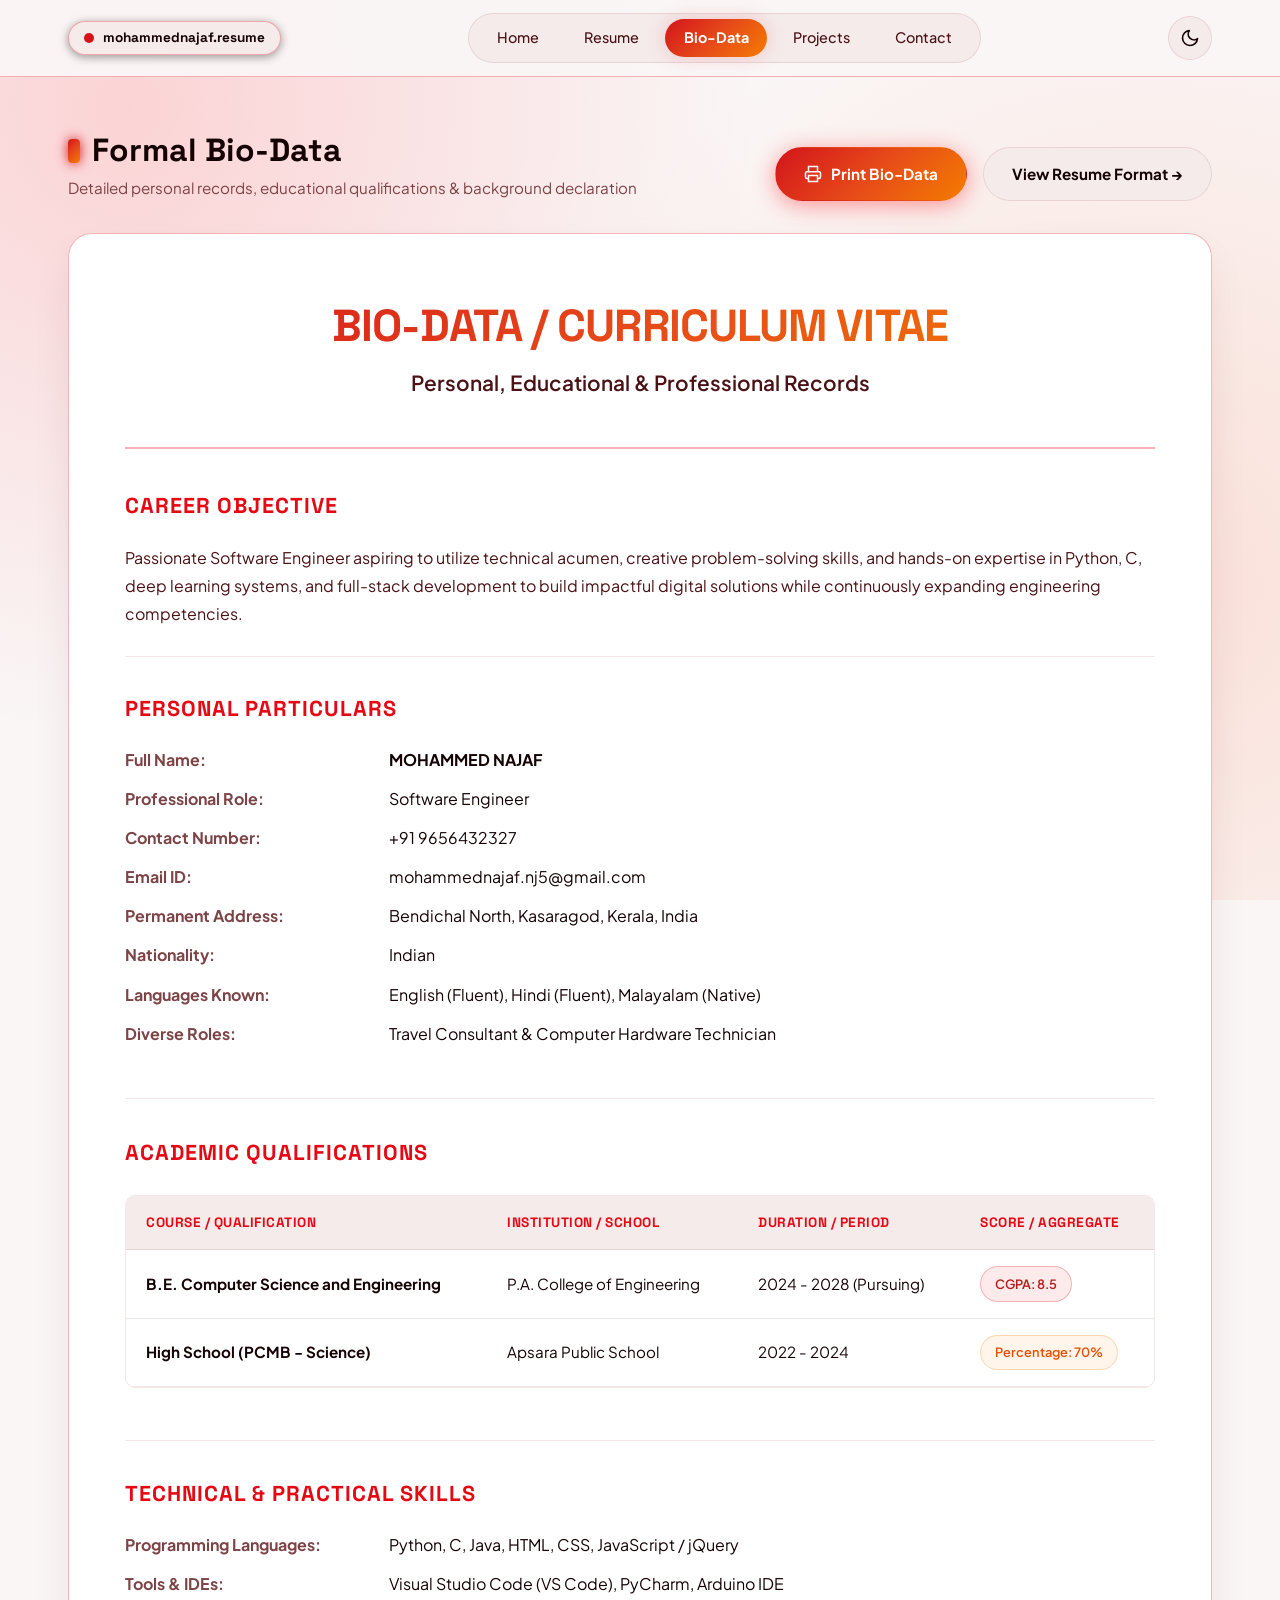
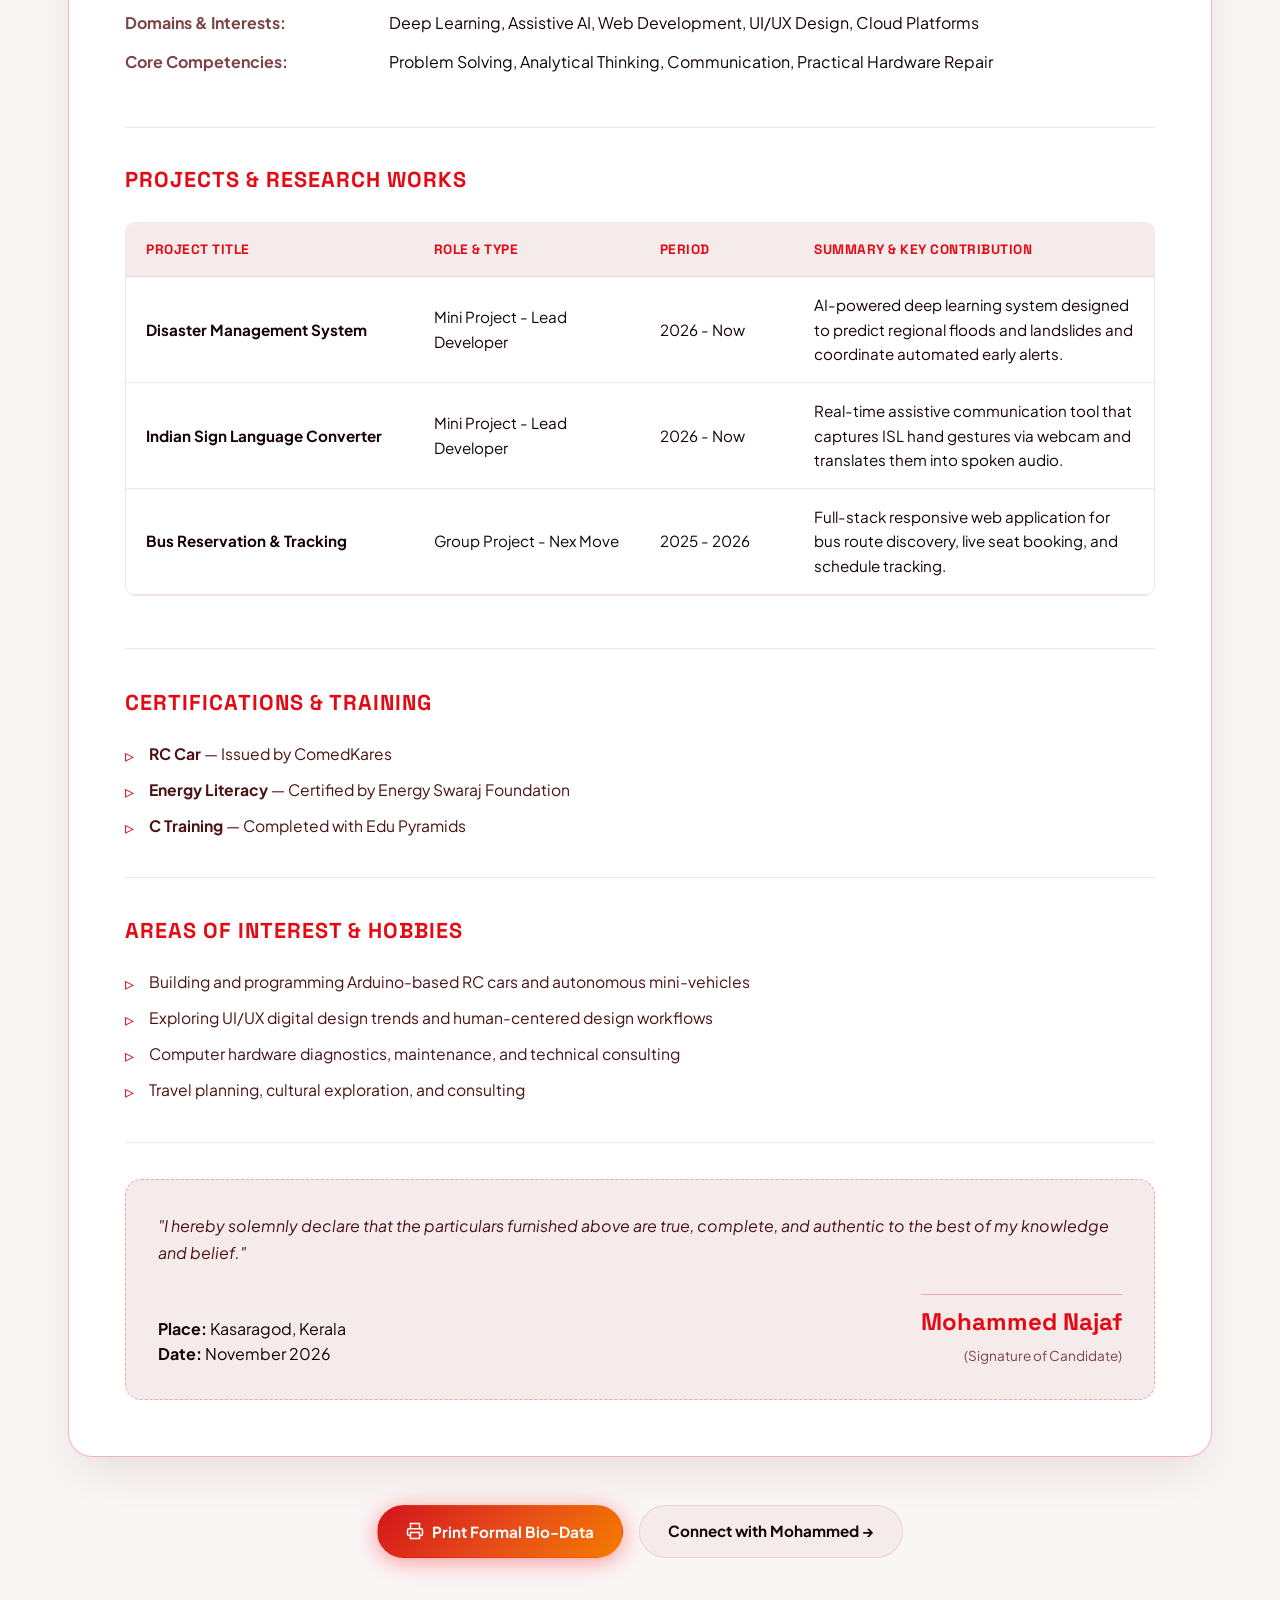
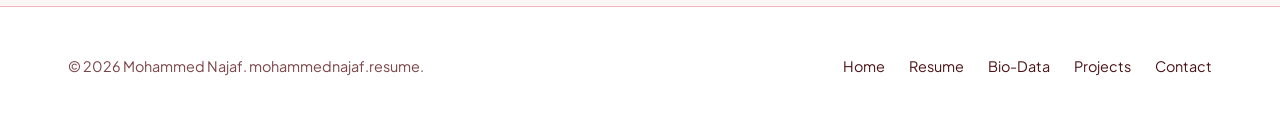
==== biodata.html @ e370470a "Initial commit: portfolio website" ====
<!DOCTYPE html>
<html lang="en">
<head>
  <meta charset="UTF-8">
  <meta name="viewport" content="width=device-width, initial-scale=1.0">
  <title>Bio-Data | Mohammed Najaf - mohammednajaf.resume</title>
  <meta name="description" content="Formal Bio-Data of Mohammed Najaf. Comprehensive personal particulars, academic qualifications, technical proficiencies, and declaration.">
  <link rel="stylesheet" href="css/style.css">
</head>
<body>

  <!-- Site Navigation Header -->
  <header class="header">
    <div class="container nav-container">
      <a href="index.html" class="logo-group">
        <span class="figma-brand-chip">
          <span class="figma-brand-dot"></span>
          <span>mohammednajaf.resume</span>
        </span>
      </a>

      <nav>
        <ul class="nav-menu" id="nav-menu">
          <li><a href="index.html" class="nav-link">Home</a></li>
          <li><a href="resume.html" class="nav-link">Resume</a></li>
          <li><a href="biodata.html" class="nav-link active">Bio-Data</a></li>
          <li><a href="projects.html" class="nav-link">Projects</a></li>
          <li><a href="contact.html" class="nav-link">Contact</a></li>
        </ul>
      </nav>

      <div class="nav-controls">
        <button id="theme-toggle" class="theme-btn" aria-label="Toggle theme">
          <svg width="20" height="20" viewBox="0 0 24 24" fill="none" stroke="currentColor" stroke-width="2">
            <path d="M21 12.79A9 9 0 1 1 11.21 3 7 7 0 0 0 21 12.79z"></path>
          </svg>
        </button>
        <button id="mobile-toggle" class="mobile-toggle" aria-label="Open menu" aria-expanded="false">
          <svg width="22" height="22" viewBox="0 0 24 24" fill="none" stroke="currentColor" stroke-width="2">
            <line x1="3" y1="12" x2="21" y2="12"></line>
            <line x1="3" y1="6" x2="21" y2="6"></line>
            <line x1="3" y1="18" x2="21" y2="18"></line>
          </svg>
        </button>
      </div>
    </div>
  </header>

  <!-- Main Content -->
  <main class="main-content">
    <div class="container">
      
      <!-- Bio-Data Action Toolbar (Hidden during print) -->
      <div class="section-header no-print">
        <div>
          <h1 class="section-title">Formal Bio-Data</h1>
          <p style="color: var(--text-muted); font-size: 0.95rem;">Detailed personal records, educational qualifications & background declaration</p>
        </div>
        <div class="hero-cta-group">
          <button class="btn btn-lava btn-print" title="Print or Save Bio-Data as PDF">
            <svg width="18" height="18" viewBox="0 0 24 24" fill="none" stroke="currentColor" stroke-width="2">
              <polyline points="6 9 6 2 18 2 18 9"></polyline>
              <path d="M6 18H4a2 2 0 0 1-2-2v-5a2 2 0 0 1 2-2h16a2 2 0 0 1 2 2v5a2 2 0 0 1-2 2h-2"></path>
              <rect x="6" y="14" width="12" height="8"></rect>
            </svg>
            Print Bio-Data
          </button>
          <a href="resume.html" class="btn btn-glass">
            View Resume Format &rarr;
          </a>
        </div>
      </div>

      <!-- Printable Bio-Data Paper Document -->
      <article class="biodata-paper" id="biodata-document">
        
        <!-- Header -->
        <header class="biodata-header">
          <h1 class="biodata-title">BIO-DATA / CURRICULUM VITAE</h1>
          <p class="biodata-subtitle">Personal, Educational & Professional Records</p>
        </header>

        <!-- Section 1: Career Objective -->
        <section class="resume-section">
          <h2 class="resume-section-heading">CAREER OBJECTIVE</h2>
          <p class="resume-item-detail">
            Passionate Software Engineer aspiring to utilize technical acumen, creative problem-solving skills, and hands-on expertise in Python, C, deep learning systems, and full-stack development to build impactful digital solutions while continuously expanding engineering competencies.
          </p>
        </section>

        <!-- Section 2: Personal Particulars -->
        <section class="resume-section">
          <h2 class="resume-section-heading">PERSONAL PARTICULARS</h2>
          <div class="biodata-grid">
            <div class="biodata-label">Full Name:</div>
            <div class="biodata-val"><strong>MOHAMMED NAJAF</strong></div>

            <div class="biodata-label">Professional Role:</div>
            <div class="biodata-val">Software Engineer</div>

            <div class="biodata-label">Contact Number:</div>
            <div class="biodata-val">+91 9656432327</div>

            <div class="biodata-label">Email ID:</div>
            <div class="biodata-val">mohammednajaf.nj5@gmail.com</div>

            <div class="biodata-label">Permanent Address:</div>
            <div class="biodata-val">Bendichal North, Kasaragod, Kerala, India</div>

            <div class="biodata-label">Nationality:</div>
            <div class="biodata-val">Indian</div>

            <div class="biodata-label">Languages Known:</div>
            <div class="biodata-val">English (Fluent), Hindi (Fluent), Malayalam (Native)</div>

            <div class="biodata-label">Diverse Roles:</div>
            <div class="biodata-val">Travel Consultant & Computer Hardware Technician</div>
          </div>
        </section>

        <!-- Section 3: Educational Qualifications (HTML Table) -->
        <section class="resume-section">
          <h2 class="resume-section-heading">ACADEMIC QUALIFICATIONS</h2>
          <div class="data-table-wrapper">
            <table class="data-table" summary="Educational qualifications of Mohammed Najaf">
              <thead>
                <tr>
                  <th scope="col">Course / Qualification</th>
                  <th scope="col">Institution / School</th>
                  <th scope="col">Duration / Period</th>
                  <th scope="col">Score / Aggregate</th>
                </tr>
              </thead>
              <tbody>
                <tr>
                  <td><strong>B.E. Computer Science and Engineering</strong></td>
                  <td>P.A. College of Engineering</td>
                  <td>2024 - 2028 (Pursuing)</td>
                  <td><span class="pill-tag pill-tag-lava">CGPA: 8.5</span></td>
                </tr>
                <tr>
                  <td><strong>High School (PCMB - Science)</strong></td>
                  <td>Apsara Public School</td>
                  <td>2022 - 2024</td>
                  <td><span class="pill-tag pill-tag-orange">Percentage: 70%</span></td>
                </tr>
              </tbody>
            </table>
          </div>
        </section>

        <!-- Section 4: Technical & Professional Capabilities -->
        <section class="resume-section">
          <h2 class="resume-section-heading">TECHNICAL & PRACTICAL SKILLS</h2>
          <div class="biodata-grid">
            <div class="biodata-label">Programming Languages:</div>
            <div class="biodata-val">Python, C, Java, HTML, CSS, JavaScript / jQuery</div>

            <div class="biodata-label">Tools & IDEs:</div>
            <div class="biodata-val">Visual Studio Code (VS Code), PyCharm, Arduino IDE</div>

            <div class="biodata-label">Domains & Interests:</div>
            <div class="biodata-val">Deep Learning, Assistive AI, Web Development, UI/UX Design, Cloud Platforms</div>

            <div class="biodata-label">Core Competencies:</div>
            <div class="biodata-val">Problem Solving, Analytical Thinking, Communication, Practical Hardware Repair</div>
          </div>
        </section>

        <!-- Section 5: Key Projects Accomplished -->
        <section class="resume-section">
          <h2 class="resume-section-heading">PROJECTS & RESEARCH WORKS</h2>
          <div class="data-table-wrapper">
            <table class="data-table">
              <thead>
                <tr>
                  <th scope="col" style="width: 28%;">Project Title</th>
                  <th scope="col" style="width: 22%;">Role & Type</th>
                  <th scope="col" style="width: 15%;">Period</th>
                  <th scope="col">Summary & Key Contribution</th>
                </tr>
              </thead>
              <tbody>
                <tr>
                  <td><strong>Disaster Management System</strong></td>
                  <td>Mini Project - Lead Developer</td>
                  <td>2026 - Now</td>
                  <td>AI-powered deep learning system designed to predict regional floods and landslides and coordinate automated early alerts.</td>
                </tr>
                <tr>
                  <td><strong>Indian Sign Language Converter</strong></td>
                  <td>Mini Project - Lead Developer</td>
                  <td>2026 - Now</td>
                  <td>Real-time assistive communication tool that captures ISL hand gestures via webcam and translates them into spoken audio.</td>
                </tr>
                <tr>
                  <td><strong>Bus Reservation & Tracking</strong></td>
                  <td>Group Project - Nex Move</td>
                  <td>2025 - 2026</td>
                  <td>Full-stack responsive web application for bus route discovery, live seat booking, and schedule tracking.</td>
                </tr>
              </tbody>
            </table>
          </div>
        </section>

        <!-- Section 6: Certifications & Accreditations -->
        <section class="resume-section">
          <h2 class="resume-section-heading">CERTIFICATIONS & TRAINING</h2>
          <ul class="resume-list">
            <li class="resume-list-item"><strong>RC Car</strong> — Issued by ComedKares</li>
            <li class="resume-list-item"><strong>Energy Literacy</strong> — Certified by Energy Swaraj Foundation</li>
            <li class="resume-list-item"><strong>C Training</strong> — Completed with Edu Pyramids</li>
          </ul>
        </section>

        <!-- Section 7: Hobbies & Personal Interests -->
        <section class="resume-section">
          <h2 class="resume-section-heading">AREAS OF INTEREST & HOBBIES</h2>
          <ul class="resume-list">
            <li class="resume-list-item">Building and programming Arduino-based RC cars and autonomous mini-vehicles</li>
            <li class="resume-list-item">Exploring UI/UX digital design trends and human-centered design workflows</li>
            <li class="resume-list-item">Computer hardware diagnostics, maintenance, and technical consulting</li>
            <li class="resume-list-item">Travel planning, cultural exploration, and consulting</li>
          </ul>
        </section>

        <!-- Section 8: Formal Declaration -->
        <section class="declaration-card">
          <p class="declaration-text">
            "I hereby solemnly declare that the particulars furnished above are true, complete, and authentic to the best of my knowledge and belief."
          </p>
          <div class="signature-row">
            <div>
              <p><strong>Place:</strong> Kasaragod, Kerala</p>
              <p><strong>Date:</strong> November 2026</p>
            </div>
            <div style="text-align: right;">
              <div class="sig-name">Mohammed Najaf</div>
              <p style="font-size: 0.85rem; color: var(--text-muted); margin-top: 0.25rem;">(Signature of Candidate)</p>
            </div>
          </div>
        </section>

      </article>

      <!-- Bottom Quick Navigation -->
      <div style="margin-top: 2rem; display: flex; justify-content: center; gap: 1rem;" class="no-print">
        <button class="btn btn-lava btn-print">
          <svg width="18" height="18" viewBox="0 0 24 24" fill="none" stroke="currentColor" stroke-width="2">
            <polyline points="6 9 6 2 18 2 18 9"></polyline>
            <path d="M6 18H4a2 2 0 0 1-2-2v-5a2 2 0 0 1 2-2h16a2 2 0 0 1 2 2v5a2 2 0 0 1-2 2h-2"></path>
            <rect x="6" y="14" width="12" height="8"></rect>
          </svg>
          Print Formal Bio-Data
        </button>
        <a href="contact.html" class="btn btn-glass">
          Connect with Mohammed &rarr;
        </a>
      </div>

    </div>
  </main>

  <!-- Site Footer -->
  <footer class="footer">
    <div class="container footer-content">
      <p>&copy; 2026 Mohammed Najaf. mohammednajaf.resume.</p>
      <ul class="footer-links">
        <li><a href="index.html">Home</a></li>
        <li><a href="resume.html">Resume</a></li>
        <li><a href="biodata.html">Bio-Data</a></li>
        <li><a href="projects.html">Projects</a></li>
        <li><a href="contact.html">Contact</a></li>
      </ul>
    </div>
  </footer>

  <!-- Scripts -->
  <script src="https://code.jquery.com/jquery-3.7.1.min.js"></script>
  <script>window.jQuery || document.write('<script src="js/jquery-3.7.1.min.js"><\/script>')</script>
  <script src="js/main.js"></script>
</body>
</html>
---- css/style.css ----
/* ==========================================================================
   Figma UI Designer Resume - Mohammed Najaf
   Color Scheme: Lava Red (#ff1e27, #ff4500) & Deep Volcanic Black (#000000, #0a0404)
   Aesthetic: Molten Magma Gradients, Sleek Obsidian Glassmorphism,
   Dynamic Lava Glows & Cinematic Keyframe Animations
   ========================================================================== */

@import url('https://fonts.googleapis.com/css2?family=Plus+Jakarta+Sans:ital,wght@0,300;0,400;0,500;0,600;0,700;0,800;1,400&family=Space+Grotesk:wght@500;700;800&display=swap');

:root,
[data-theme="dark"] {
  /* Deep Volcanic Black Canvas & Lava Red Palette */
  --bg-deep: #000000;
  --bg-surface: #0a0304;
  --bg-surface-elevated: #140506;
  --bg-card: rgba(18, 4, 6, 0.82);
  --bg-card-hover: rgba(28, 7, 10, 0.94);
  --bg-card-alt: #0d0304;
  --border-subtle: rgba(255, 255, 255, 0.08);

  /* Lava Red & Molten Flame Accents */
  --lava-deep: #7f0d0d;
  --lava-primary: #ff1e27;
  --lava-bright: #ff3838;
  --lava-orange: #ff5722;
  --lava-flame: #ff7a00;
  --lava-yellow: #ffb703;
  --lava-glow: rgba(255, 30, 39, 0.45);
  --lava-glow-lg: 0 0 35px rgba(255, 45, 0, 0.35);

  /* Active Accent Borders */
  --border-accent: rgba(255, 45, 0, 0.32);
  --border-accent-hover: rgba(255, 87, 34, 0.75);

  /* Typography */
  --text-primary: #fff5f5;
  --text-secondary: #ffcccc;
  --text-muted: #b88a8d;
  --text-dim: #7a5053;

  /* Pill Tags */
  --pill-lava-bg: rgba(255, 30, 39, 0.16);
  --pill-lava-text: #ff8585;
  --pill-lava-border: rgba(255, 45, 0, 0.4);

  --pill-orange-bg: rgba(255, 122, 0, 0.14);
  --pill-orange-text: #ffb366;
  --pill-orange-border: rgba(255, 122, 0, 0.35);

  /* Gradients */
  --lava-gradient: linear-gradient(135deg, #ff1e27 0%, #ff5722 50%, #ff8c00 100%);
  --lava-mesh: linear-gradient(135deg, #450305 0%, #a70008 30%, #ff1e27 60%, #ff6b00 100%);
  --lava-text-flow: linear-gradient(90deg, #ff1e27 0%, #ff5722 25%, #ffb703 50%, #ff5722 75%, #ff1e27 100%);
  --card-gradient: linear-gradient(180deg, rgba(22, 5, 7, 0.9) 0%, rgba(10, 2, 3, 0.96) 100%);

  /* Navigation & Shadows */
  --navbar-bg: rgba(0, 0, 0, 0.88);
  --shadow-card: 0 20px 45px -15px rgba(0, 0, 0, 0.9), 0 0 1px 1px rgba(255, 30, 39, 0.15);
  --shadow-glow: 0 0 30px rgba(255, 30, 39, 0.35);
  --shadow-lg: 0 25px 60px -12px rgba(0, 0, 0, 0.95);

  /* Sizing */
  --radius-xs: 6px;
  --radius-sm: 10px;
  --radius-md: 16px;
  --radius-lg: 24px;
  --radius-pill: 9999px;

  --font-sans: 'Plus Jakarta Sans', -apple-system, BlinkMacSystemFont, "Segoe UI", Roboto, sans-serif;
  --font-display: 'Space Grotesk', 'Plus Jakarta Sans', sans-serif;
  --transition: all 0.3s cubic-bezier(0.16, 1, 0.3, 1);
}

/* ==========================================================================
   Light Mode Theme
   ========================================================================== */
[data-theme="light"] {
  --bg-deep: #faf6f6;
  --bg-surface: #ffffff;
  --bg-surface-elevated: #f5ebeb;
  --bg-card: rgba(255, 255, 255, 0.96);
  --bg-card-hover: #ffffff;
  --bg-card-alt: #fcf1f1;
  --border-subtle: rgba(127, 13, 13, 0.1);

  /* Lava Red Accents in Light Mode */
  --lava-deep: #7f0d0d;
  --lava-primary: #d3141b;
  --lava-bright: #e50914;
  --lava-orange: #e64a19;
  --lava-flame: #f57c00;
  --lava-yellow: #f59e0b;
  --lava-glow: rgba(211, 20, 27, 0.18);
  --lava-glow-lg: 0 0 25px rgba(211, 20, 27, 0.15);

  /* Active Accent Borders */
  --border-accent: rgba(229, 9, 20, 0.3);
  --border-accent-hover: rgba(245, 124, 0, 0.6);

  /* Typography */
  --text-primary: #150304;
  --text-secondary: #4a1215;
  --text-muted: #7d4447;
  --text-dim: #a67376;

  /* Pill Tags */
  --pill-lava-bg: rgba(229, 9, 20, 0.08);
  --pill-lava-text: #b71c1c;
  --pill-lava-border: rgba(229, 9, 20, 0.25);

  --pill-orange-bg: rgba(245, 124, 0, 0.08);
  --pill-orange-text: #e65100;
  --pill-orange-border: rgba(245, 124, 0, 0.25);

  /* Gradients */
  --lava-gradient: linear-gradient(135deg, #d3141b 0%, #e64a19 50%, #f57c00 100%);
  --lava-mesh: linear-gradient(135deg, #8a0c11 0%, #d3141b 35%, #e64a19 70%, #ff8c00 100%);
  --lava-text-flow: linear-gradient(90deg, #b71c1c 0%, #d3141b 25%, #e65100 50%, #d3141b 75%, #b71c1c 100%);
  --card-gradient: linear-gradient(180deg, #ffffff 0%, #fbf3f3 100%);

  /* Navigation & Shadows */
  --navbar-bg: rgba(250, 246, 246, 0.94);
  --shadow-card: 0 10px 30px -10px rgba(74, 18, 21, 0.08), 0 0 1px 1px rgba(74, 18, 21, 0.06);
  --shadow-glow: 0 0 20px rgba(229, 9, 20, 0.15);
  --shadow-lg: 0 20px 45px -10px rgba(74, 18, 21, 0.12);
}

/* ==========================================================================
   CSS Keyframe Animations
   ========================================================================== */
@keyframes lavaFlow {
  0% { background-position: 0% center; }
  50% { background-position: 100% center; }
  100% { background-position: 0% center; }
}

@keyframes lavaGlowPulse {
  0%, 100% {
    box-shadow: 0 0 10px var(--lava-primary), 0 0 20px rgba(255, 30, 39, 0.2);
    transform: scale(1);
  }
  50% {
    box-shadow: 0 0 20px var(--lava-orange), 0 0 35px rgba(255, 87, 34, 0.45);
    transform: scale(1.18);
  }
}

@keyframes floatCard {
  0%, 100% {
    transform: translateY(0);
  }
  50% {
    transform: translateY(-8px);
  }
}

@keyframes meshShift {
  0% { background-position: 0% 50%; }
  50% { background-position: 100% 50%; }
  100% { background-position: 0% 50%; }
}

@keyframes rippleWave {
  0% {
    transform: scale(0.96);
    opacity: 0.25;
  }
  50% {
    transform: scale(1.04);
    opacity: 0.55;
  }
  100% {
    transform: scale(0.96);
    opacity: 0.25;
  }
}

@keyframes shimmerSweep {
  0% { transform: translateX(-150%) skewX(-20deg); }
  100% { transform: translateX(200%) skewX(-20deg); }
}

@keyframes fadeInUp {
  from {
    opacity: 0;
    transform: translateY(28px);
  }
  to {
    opacity: 1;
    transform: translateY(0);
  }
}

/* ==========================================================================
   Base Reset
   ========================================================================== */
*, *::before, *::after {
  box-sizing: border-box;
  margin: 0;
  padding: 0;
}

html {
  scroll-behavior: smooth;
  font-size: 16px;
}

body {
  font-family: var(--font-sans);
  background-color: var(--bg-deep);
  color: var(--text-primary);
  line-height: 1.6;
  min-height: 100vh;
  display: flex;
  flex-direction: column;
  overflow-x: hidden;
  -webkit-font-smoothing: antialiased;
  background-image: 
    radial-gradient(circle at 10% 12%, rgba(255, 30, 39, 0.16) 0%, transparent 45%),
    radial-gradient(circle at 90% 65%, rgba(255, 87, 34, 0.14) 0%, transparent 50%),
    radial-gradient(circle at 50% 95%, rgba(127, 13, 13, 0.18) 0%, transparent 40%);
  background-attachment: fixed;
  transition: background-color 0.35s ease, color 0.35s ease;
}

a {
  color: var(--lava-bright);
  text-decoration: none;
  transition: var(--transition);
}

a:hover {
  color: var(--lava-flame);
}

/* Container */
.container {
  width: 100%;
  max-width: 1200px;
  margin: 0 auto;
  padding: 0 1.75rem;
}

/* ==========================================================================
   Header & Navigation
   ========================================================================== */
.header {
  position: sticky;
  top: 0;
  z-index: 100;
  background: var(--navbar-bg);
  backdrop-filter: blur(16px);
  -webkit-backdrop-filter: blur(16px);
  border-bottom: 1px solid var(--border-accent);
  transition: var(--transition);
}

.nav-container {
  display: flex;
  align-items: center;
  justify-content: space-between;
  height: 76px;
}

.logo-group {
  display: flex;
  align-items: center;
  gap: 0.75rem;
  font-family: var(--font-display);
  font-weight: 700;
  font-size: 1.15rem;
  color: var(--text-primary);
}

.figma-brand-chip {
  display: inline-flex;
  align-items: center;
  gap: 0.55rem;
  padding: 0.35rem 0.95rem;
  background: var(--bg-surface-elevated);
  border: 1px solid var(--border-accent);
  border-radius: var(--radius-pill);
  font-size: 0.85rem;
  color: var(--text-primary);
  box-shadow: 0 2px 10px rgba(0, 0, 0, 0.4);
  transition: var(--transition);
}

.figma-brand-chip:hover {
  border-color: var(--lava-bright);
  box-shadow: var(--shadow-glow);
}

.figma-brand-dot {
  width: 10px;
  height: 10px;
  background: var(--lava-primary);
  border-radius: 50%;
  animation: lavaGlowPulse 2.5s infinite ease-in-out;
}

.nav-menu {
  display: flex;
  align-items: center;
  list-style: none;
  gap: 0.5rem;
  background: var(--bg-surface-elevated);
  padding: 0.35rem 0.6rem;
  border-radius: var(--radius-pill);
  border: 1px solid var(--border-subtle);
}

.nav-link {
  color: var(--text-secondary);
  font-weight: 500;
  font-size: 0.9rem;
  padding: 0.45rem 1.15rem;
  border-radius: var(--radius-pill);
  transition: var(--transition);
  display: flex;
  align-items: center;
  gap: 0.35rem;
}

.nav-link:hover {
  color: #ffffff;
  background: rgba(255, 30, 39, 0.15);
  transform: translateY(-1px);
}

.nav-link.active {
  color: #ffffff !important;
  background: var(--lava-gradient);
  font-weight: 700;
  box-shadow: 0 0 20px var(--lava-glow);
}

.nav-controls {
  display: flex;
  align-items: center;
  gap: 0.75rem;
}

.theme-btn,
.mobile-toggle {
  background: var(--bg-surface-elevated);
  border: 1px solid var(--border-subtle);
  color: var(--text-primary);
  width: 44px;
  height: 44px;
  border-radius: var(--radius-pill);
  display: flex;
  align-items: center;
  justify-content: center;
  cursor: pointer;
  transition: var(--transition);
}

.theme-btn:hover,
.mobile-toggle:hover {
  border-color: var(--lava-bright);
  color: var(--lava-bright);
  box-shadow: var(--shadow-glow);
  transform: scale(1.08) rotate(10deg);
}

.mobile-toggle {
  display: none;
}

/* ==========================================================================
   Main Content Area
   ========================================================================== */
.main-content {
  flex: 1;
  padding: 3rem 0;
}

/* Asymmetric Hero Stage */
.figma-hero-stage {
  display: grid;
  grid-template-columns: 1.15fr 0.95fr;
  gap: 2.75rem;
  align-items: start;
  margin-bottom: 3.5rem;
}

.figma-hero-left {
  display: flex;
  flex-direction: column;
}

.figma-meta-header {
  display: flex;
  align-items: center;
  gap: 0.75rem;
  margin-bottom: 1.25rem;
}

.meta-chip {
  font-family: var(--font-display);
  font-size: 0.8rem;
  font-weight: 700;
  color: var(--lava-bright);
  text-transform: uppercase;
  letter-spacing: 1.5px;
}

/* Animated Molten Lava Display Typography */
.figma-display-title {
  font-family: var(--font-display);
  font-size: 4.6rem;
  font-weight: 800;
  line-height: 1.05;
  letter-spacing: -0.04em;
  background: var(--lava-text-flow);
  background-size: 200% auto;
  -webkit-background-clip: text;
  -webkit-text-fill-color: transparent;
  animation: lavaFlow 6s linear infinite;
  margin-bottom: 0.5rem;
  text-shadow: 0 0 40px rgba(255, 30, 39, 0.25);
}

.figma-display-subtitle {
  font-family: var(--font-display);
  font-size: 3.2rem;
  font-weight: 700;
  line-height: 1.1;
  letter-spacing: -0.03em;
  color: var(--text-primary);
  margin-bottom: 1.75rem;
}

.figma-lead-text {
  font-size: 1.1rem;
  color: var(--text-secondary);
  line-height: 1.75;
  margin-bottom: 2rem;
  max-width: 580px;
}

/* Product Profiles Box */
.product-profiles-box {
  background: var(--bg-card);
  border: 1px solid var(--border-accent);
  border-radius: var(--radius-md);
  padding: 1.5rem;
  margin-bottom: 2rem;
  box-shadow: var(--shadow-card);
  backdrop-filter: blur(12px);
  transition: var(--transition);
}

.product-profiles-box:hover {
  border-color: var(--lava-orange);
  box-shadow: var(--shadow-glow);
}

.profiles-title {
  font-size: 0.85rem;
  font-weight: 700;
  text-transform: uppercase;
  letter-spacing: 1px;
  color: var(--lava-orange);
  margin-bottom: 0.75rem;
}

.profiles-list {
  list-style: none;
  display: flex;
  flex-direction: column;
  gap: 0.55rem;
}

.profile-item {
  font-size: 0.98rem;
  font-weight: 600;
  color: var(--text-primary);
  display: flex;
  align-items: center;
  gap: 0.65rem;
  transition: var(--transition);
}

.profile-item:hover {
  transform: translateX(4px);
  color: var(--lava-bright);
}

.profile-item::before {
  content: "";
  width: 7px;
  height: 7px;
  background: var(--lava-primary);
  border-radius: 50%;
  box-shadow: 0 0 8px var(--lava-primary);
}

/* CTA Action Buttons with Shimmer */
.hero-cta-group {
  display: flex;
  flex-wrap: wrap;
  gap: 1rem;
}

.btn {
  display: inline-flex;
  align-items: center;
  justify-content: center;
  gap: 0.55rem;
  padding: 0.85rem 1.75rem;
  font-family: var(--font-sans);
  font-size: 0.95rem;
  font-weight: 700;
  border-radius: var(--radius-pill);
  border: 1px solid transparent;
  cursor: pointer;
  transition: var(--transition);
  text-decoration: none;
  position: relative;
  overflow: hidden;
}

/* Shimmer Sweep Effect */
.btn::after {
  content: "";
  position: absolute;
  top: 0;
  left: 0;
  width: 60%;
  height: 100%;
  background: linear-gradient(90deg, transparent, rgba(255, 255, 255, 0.25), transparent);
  transform: translateX(-150%) skewX(-20deg);
  pointer-events: none;
}

.btn:hover::after {
  animation: shimmerSweep 0.85s ease-out;
}

/* Primary Lava Red Button */
.btn-mint,
.btn-primary,
.btn-burgundy,
.btn-lava {
  background: var(--lava-gradient);
  color: #ffffff !important;
  box-shadow: 0 4px 22px rgba(255, 30, 39, 0.45);
}

.btn-mint:hover,
.btn-primary:hover,
.btn-burgundy:hover,
.btn-lava:hover {
  transform: translateY(-3px) scale(1.02);
  box-shadow: 0 8px 30px rgba(255, 87, 34, 0.6);
  color: #ffffff !important;
}

.btn-glass,
.btn-secondary {
  background: var(--bg-surface-elevated);
  color: var(--text-primary);
  border: 1px solid var(--border-subtle);
  backdrop-filter: blur(10px);
}

.btn-glass:hover,
.btn-secondary:hover {
  background: rgba(255, 30, 39, 0.15);
  border-color: var(--lava-primary);
  color: #ffffff;
  transform: translateY(-2px);
  box-shadow: 0 4px 15px rgba(255, 30, 39, 0.2);
}

.btn-outline-mint,
.btn-outline {
  background: transparent;
  color: var(--lava-bright);
  border-color: var(--lava-primary);
}

.btn-outline-mint:hover,
.btn-outline:hover {
  background: rgba(255, 30, 39, 0.15);
  border-color: var(--lava-orange);
  color: #ffffff;
  transform: translateY(-2px);
  box-shadow: 0 4px 15px rgba(255, 87, 34, 0.25);
}

/* ==========================================================================
   Figma Profile Card with Floating & Mesh Animation
   ========================================================================== */
.figma-profile-card {
  background: var(--card-gradient);
  border: 1px solid var(--border-accent);
  border-radius: var(--radius-lg);
  box-shadow: var(--shadow-card);
  overflow: hidden;
  position: relative;
  transition: var(--transition);
  animation: floatCard 6s ease-in-out infinite;
}

.figma-profile-card:hover {
  border-color: var(--lava-orange);
  box-shadow: var(--shadow-glow), var(--shadow-lg);
  animation-play-state: paused;
}

/* Volcanic Lava Mesh Banner */
.profile-card-banner {
  height: 125px;
  background: var(--lava-mesh);
  background-size: 200% 200%;
  animation: meshShift 8s ease infinite;
  position: relative;
  overflow: hidden;
}

.profile-card-banner::after {
  content: "";
  position: absolute;
  top: 0;
  left: 0;
  right: 0;
  bottom: 0;
  background: radial-gradient(circle at 80% 20%, rgba(255, 255, 255, 0.3) 0%, transparent 60%);
}

.profile-card-body {
  padding: 1.75rem 2rem 2.25rem;
  position: relative;
}

/* Concentric Radar Ripple Graphic */
.concentric-ripples {
  position: absolute;
  top: 15px;
  right: 15px;
  width: 220px;
  height: 220px;
  pointer-events: none;
  opacity: 0.25;
  animation: rippleWave 4s ease-in-out infinite;
}

.avatar-wrapper {
  margin-top: -65px;
  margin-bottom: 1.25rem;
  position: relative;
  display: inline-block;
  z-index: 2;
}

.avatar-img-circle {
  width: 96px;
  height: 96px;
  border-radius: 50%;
  border: 4px solid var(--bg-surface);
  background: linear-gradient(135deg, var(--lava-deep), #ff1e27);
  display: flex;
  align-items: center;
  justify-content: center;
  box-shadow: 0 8px 24px rgba(0, 0, 0, 0.7);
  transition: var(--transition);
}

.avatar-img-circle:hover {
  transform: scale(1.05) rotate(5deg);
  box-shadow: 0 0 25px var(--lava-primary);
}

.avatar-monogram {
  font-family: var(--font-display);
  font-size: 2rem;
  font-weight: 800;
  color: #ffffff;
  text-shadow: 0 2px 8px rgba(0, 0, 0, 0.5);
}

.avatar-status-badge {
  position: absolute;
  bottom: 4px;
  right: 4px;
  width: 18px;
  height: 18px;
  background: #00e676;
  border: 3px solid var(--bg-surface);
  border-radius: 50%;
  box-shadow: 0 0 12px #00e676;
}

.candidate-name {
  font-family: var(--font-display);
  font-size: 1.85rem;
  font-weight: 800;
  color: var(--text-primary);
  margin-bottom: 0.25rem;
}

.candidate-role {
  font-size: 1rem;
  font-weight: 600;
  color: var(--text-secondary);
  display: flex;
  align-items: center;
  gap: 0.5rem;
  margin-bottom: 0.75rem;
}

.candidate-location {
  display: inline-flex;
  align-items: center;
  gap: 0.4rem;
  font-size: 0.88rem;
  color: var(--text-muted);
  margin-bottom: 1.75rem;
}

/* Skills Sub-Card inside Profile Card */
.profile-skills-subcard {
  background: var(--bg-surface-elevated);
  border: 1px solid var(--border-accent);
  border-radius: var(--radius-md);
  padding: 1.5rem;
  backdrop-filter: blur(10px);
}

.skills-subcard-title {
  font-family: var(--font-display);
  font-size: 1.25rem;
  font-weight: 700;
  color: var(--text-primary);
  margin-bottom: 1rem;
}

.skills-pills-wrap {
  display: flex;
  flex-wrap: wrap;
  gap: 0.5rem;
}

.pill-tag {
  font-size: 0.8rem;
  font-weight: 600;
  padding: 0.4rem 0.85rem;
  border-radius: var(--radius-pill);
  transition: var(--transition);
  display: inline-flex;
  align-items: center;
}

.pill-tag-purple,
.pill-tag-violet,
.pill-tag-orange {
  background: var(--pill-orange-bg);
  color: var(--pill-orange-text);
  border: 1px solid var(--pill-orange-border);
}

.pill-tag-purple:hover,
.pill-tag-violet:hover,
.pill-tag-orange:hover {
  background: rgba(255, 122, 0, 0.25);
  transform: translateY(-2px) scale(1.05);
  box-shadow: 0 0 10px rgba(255, 122, 0, 0.3);
}

.pill-tag-mint,
.pill-tag-burgundy,
.pill-tag-lava {
  background: var(--pill-lava-bg);
  color: var(--pill-lava-text);
  border: 1px solid var(--pill-lava-border);
}

.pill-tag-mint:hover,
.pill-tag-burgundy:hover,
.pill-tag-lava:hover {
  background: rgba(255, 30, 39, 0.28);
  transform: translateY(-2px) scale(1.05);
  box-shadow: 0 0 10px rgba(255, 30, 39, 0.4);
}

/* ==========================================================================
   Impact Metrics Banner
   ========================================================================== */
.figma-metrics-banner {
  background: var(--card-gradient);
  border: 1px solid var(--border-accent);
  border-radius: var(--radius-lg);
  padding: 3rem 2.5rem;
  box-shadow: var(--shadow-card);
  margin-bottom: 3.5rem;
  position: relative;
  overflow: hidden;
  transition: var(--transition);
}

.figma-metrics-banner:hover {
  border-color: var(--lava-orange);
  box-shadow: var(--shadow-glow);
}

.figma-metrics-banner::before {
  content: "";
  position: absolute;
  top: 0;
  left: 0;
  right: 0;
  height: 3px;
  background: var(--lava-gradient);
}

.metrics-header {
  margin-bottom: 2.5rem;
}

.metrics-tag {
  font-family: var(--font-display);
  font-size: 0.85rem;
  font-weight: 700;
  color: var(--lava-flame);
  text-transform: uppercase;
  letter-spacing: 1.5px;
  margin-bottom: 0.5rem;
}

.metrics-title {
  font-family: var(--font-display);
  font-size: 2.25rem;
  font-weight: 800;
  color: var(--text-primary);
  letter-spacing: -0.02em;
}

.metrics-subtitle {
  font-size: 1.15rem;
  color: var(--text-muted);
}

.metrics-grid {
  display: grid;
  grid-template-columns: repeat(4, 1fr);
  gap: 1.75rem;
  border-top: 1px solid var(--border-subtle);
  padding-top: 2rem;
}

.metric-col {
  display: flex;
  flex-direction: column;
  transition: var(--transition);
}

.metric-col:hover {
  transform: translateY(-4px);
}

.metric-number {
  font-family: var(--font-display);
  font-size: 3.3rem;
  font-weight: 800;
  line-height: 1;
  margin-bottom: 0.5rem;
  background: linear-gradient(180deg, #ffffff 15%, var(--lava-primary) 85%);
  -webkit-background-clip: text;
  -webkit-text-fill-color: transparent;
  transition: var(--transition);
}

.metric-col:hover .metric-number {
  text-shadow: 0 0 25px rgba(255, 30, 39, 0.5);
  background: linear-gradient(180deg, #ffffff 10%, var(--lava-orange) 90%);
  -webkit-background-clip: text;
}

[data-theme="light"] .metric-number {
  background: linear-gradient(180deg, var(--lava-deep) 0%, var(--lava-primary) 100%);
  -webkit-background-clip: text;
  -webkit-text-fill-color: transparent;
}

.metric-desc {
  font-size: 0.9rem;
  color: var(--text-muted);
  line-height: 1.5;
}

.metric-desc strong {
  color: var(--text-secondary);
}

/* ==========================================================================
   Shared Card & Section Styles
   ========================================================================== */
.card {
  background: var(--card-gradient);
  border: 1px solid var(--border-subtle);
  border-radius: var(--radius-lg);
  padding: 2.5rem;
  box-shadow: var(--shadow-card);
  margin-bottom: 2.5rem;
  transition: var(--transition);
}

.card:hover {
  border-color: var(--border-accent);
  box-shadow: var(--shadow-glow), var(--shadow-card);
  transform: translateY(-4px);
}

.section-header {
  display: flex;
  justify-content: space-between;
  align-items: flex-end;
  margin-bottom: 2rem;
  flex-wrap: wrap;
  gap: 1rem;
}

.section-title {
  font-family: var(--font-display);
  font-size: 2rem;
  font-weight: 800;
  color: var(--text-primary);
  display: flex;
  align-items: center;
  gap: 0.75rem;
}

.section-title::before {
  content: "";
  display: inline-block;
  width: 12px;
  height: 24px;
  background: var(--lava-gradient);
  border-radius: 4px;
  box-shadow: 0 0 12px var(--lava-primary);
}

/* ==========================================================================
   Resume & Bio-Data Document View
   ========================================================================== */
.resume-paper,
.biodata-paper {
  background: var(--bg-surface);
  border: 1px solid var(--border-accent);
  border-radius: var(--radius-lg);
  padding: 3.5rem;
  box-shadow: var(--shadow-lg);
  position: relative;
  margin-bottom: 3rem;
  transition: var(--transition);
}

.resume-paper:hover,
.biodata-paper:hover {
  border-color: var(--lava-orange);
  box-shadow: var(--shadow-glow), var(--shadow-lg);
}

.resume-header,
.biodata-header {
  text-align: center;
  padding-bottom: 2rem;
  border-bottom: 2px solid var(--border-accent);
  margin-bottom: 2.5rem;
}

.resume-name,
.biodata-title {
  font-family: var(--font-display);
  font-size: 2.8rem;
  font-weight: 800;
  letter-spacing: -0.02em;
  background: var(--lava-gradient);
  -webkit-background-clip: text;
  -webkit-text-fill-color: transparent;
  margin-bottom: 0.25rem;
}

.resume-role,
.biodata-subtitle {
  font-size: 1.3rem;
  font-weight: 600;
  color: var(--text-secondary);
  margin-bottom: 1rem;
}

.resume-contact-bar {
  display: flex;
  justify-content: center;
  align-items: center;
  flex-wrap: wrap;
  gap: 1.5rem;
  font-size: 0.95rem;
  color: var(--text-secondary);
}

.resume-contact-item a {
  color: var(--text-secondary);
}

.resume-contact-item a:hover {
  color: var(--lava-bright);
}

.resume-section {
  margin-bottom: 2.25rem;
  padding-bottom: 1.75rem;
  border-bottom: 1px solid var(--border-subtle);
}

.resume-section:last-child {
  border-bottom: none;
  margin-bottom: 0;
  padding-bottom: 0;
}

.resume-section-heading {
  font-family: var(--font-display);
  font-size: 1.35rem;
  font-weight: 700;
  text-transform: uppercase;
  letter-spacing: 1px;
  color: var(--lava-bright);
  margin-bottom: 1.25rem;
  display: flex;
  align-items: center;
  gap: 0.5rem;
}

.resume-item {
  margin-bottom: 1.5rem;
  transition: var(--transition);
}

.resume-item:last-child {
  margin-bottom: 0;
}

.resume-item-top {
  display: flex;
  justify-content: space-between;
  align-items: baseline;
  flex-wrap: wrap;
  gap: 0.5rem;
  margin-bottom: 0.4rem;
}

.resume-item-title {
  font-family: var(--font-display);
  font-size: 1.15rem;
  font-weight: 700;
  color: var(--text-primary);
}

.resume-item-date {
  font-family: var(--font-display);
  font-size: 0.9rem;
  font-weight: 700;
  color: var(--lava-bright);
  background: var(--pill-lava-bg);
  padding: 0.2rem 0.65rem;
  border-radius: var(--radius-pill);
}

.resume-item-subtitle {
  font-size: 1rem;
  color: var(--text-secondary);
  margin-bottom: 0.5rem;
  font-weight: 600;
}

.resume-item-detail {
  font-size: 1rem;
  color: var(--text-secondary);
  line-height: 1.75;
}

.resume-list {
  list-style: none;
  padding-left: 0;
}

.resume-list-item {
  position: relative;
  padding-left: 1.5rem;
  margin-bottom: 0.65rem;
  font-size: 0.98rem;
  color: var(--text-secondary);
  line-height: 1.65;
}

.resume-list-item::before {
  content: "▹";
  position: absolute;
  left: 0;
  top: 0;
  color: var(--lava-primary);
  font-size: 1.1rem;
}

/* Bio-Data Grid & Tables */
.biodata-grid {
  display: grid;
  grid-template-columns: 240px 1fr;
  row-gap: 0.85rem;
  column-gap: 1.5rem;
  font-size: 1rem;
  margin-bottom: 1.5rem;
}

.biodata-label {
  font-weight: 700;
  color: var(--text-muted);
}

.biodata-val {
  color: var(--text-primary);
}

.data-table-wrapper {
  overflow-x: auto;
  margin: 1.5rem 0;
  border-radius: var(--radius-sm);
  border: 1px solid var(--border-subtle);
}

.data-table {
  width: 100%;
  border-collapse: collapse;
  text-align: left;
  font-size: 0.95rem;
}

.data-table th,
.data-table td {
  padding: 1rem 1.25rem;
  border-bottom: 1px solid var(--border-subtle);
}

.data-table th {
  background: var(--bg-surface-elevated);
  color: var(--lava-bright);
  font-family: var(--font-display);
  font-weight: 700;
  text-transform: uppercase;
  font-size: 0.85rem;
  letter-spacing: 0.5px;
}

.data-table tr:hover {
  background: rgba(255, 30, 39, 0.06);
}

.declaration-card {
  background: var(--bg-surface-elevated);
  border: 1px dashed var(--border-accent);
  border-radius: var(--radius-md);
  padding: 2rem;
  margin-top: 2rem;
}

.declaration-text {
  font-style: italic;
  color: var(--text-secondary);
  font-size: 1rem;
  line-height: 1.7;
  margin-bottom: 1.75rem;
}

.signature-row {
  display: flex;
  justify-content: space-between;
  align-items: flex-end;
  flex-wrap: wrap;
  gap: 1.5rem;
}

.sig-name {
  font-family: var(--font-display);
  font-size: 1.5rem;
  font-weight: 700;
  color: var(--lava-bright);
  border-top: 1px solid var(--border-accent);
  padding-top: 0.5rem;
  display: inline-block;
}

/* ==========================================================================
   Projects & Filter Grid
   ========================================================================== */
.filter-container {
  display: flex;
  gap: 0.75rem;
  flex-wrap: wrap;
  margin-bottom: 2.5rem;
  justify-content: center;
}

.filter-btn {
  padding: 0.6rem 1.5rem;
  border-radius: var(--radius-pill);
  background: var(--bg-surface-elevated);
  border: 1px solid var(--border-subtle);
  color: var(--text-secondary);
  font-family: var(--font-sans);
  font-weight: 600;
  font-size: 0.9rem;
  cursor: pointer;
  transition: var(--transition);
}

.filter-btn:hover,
.filter-btn.active {
  background: var(--lava-gradient);
  color: #ffffff !important;
  font-weight: 700;
  border-color: transparent;
  transform: translateY(-2px) scale(1.05);
  box-shadow: 0 4px 20px var(--lava-glow);
}

.projects-grid {
  display: grid;
  grid-template-columns: repeat(auto-fill, minmax(340px, 1fr));
  gap: 1.75rem;
}

.project-card {
  background: var(--card-gradient);
  border: 1px solid var(--border-subtle);
  border-radius: var(--radius-lg);
  padding: 2rem;
  display: flex;
  flex-direction: column;
  transition: var(--transition);
  position: relative;
  overflow: hidden;
}

.project-card::before {
  content: "";
  position: absolute;
  top: 0;
  left: 0;
  right: 0;
  height: 3px;
  background: var(--lava-gradient);
  opacity: 0;
  transition: var(--transition);
}

.project-card:hover {
  transform: translateY(-8px);
  border-color: var(--border-accent);
  box-shadow: var(--shadow-glow), var(--shadow-card);
}

.project-card:hover::before {
  opacity: 1;
}

.project-card-header {
  display: flex;
  justify-content: space-between;
  align-items: flex-start;
  gap: 0.75rem;
  margin-bottom: 0.75rem;
}

.project-title {
  font-family: var(--font-display);
  font-size: 1.3rem;
  font-weight: 700;
  color: var(--text-primary);
  line-height: 1.3;
}

.project-date {
  font-family: var(--font-display);
  font-size: 0.8rem;
  font-weight: 700;
  color: var(--lava-bright);
  background: var(--pill-lava-bg);
  padding: 0.25rem 0.6rem;
  border-radius: var(--radius-pill);
  white-space: nowrap;
}

.project-role {
  font-size: 0.95rem;
  font-weight: 600;
  color: var(--text-secondary);
  margin-bottom: 0.75rem;
}

.project-desc {
  font-size: 0.98rem;
  color: var(--text-muted);
  line-height: 1.65;
  flex: 1;
  margin-bottom: 1.5rem;
}

.project-tags {
  display: flex;
  flex-wrap: wrap;
  gap: 0.5rem;
}

/* ==========================================================================
   Contact Page Layout
   ========================================================================== */
.contact-grid {
  display: grid;
  grid-template-columns: 1fr 1.4fr;
  gap: 2.5rem;
}

.contact-info-card {
  background: var(--card-gradient);
  border: 1px solid var(--border-subtle);
  border-radius: var(--radius-lg);
  padding: 2.5rem;
  box-shadow: var(--shadow-card);
}

.contact-channel {
  display: flex;
  align-items: flex-start;
  gap: 1.25rem;
  margin-bottom: 1.75rem;
}

.contact-icon {
  width: 48px;
  height: 48px;
  border-radius: var(--radius-sm);
  background: var(--pill-lava-bg);
  border: 1px solid var(--pill-lava-border);
  color: var(--lava-bright);
  display: flex;
  align-items: center;
  justify-content: center;
  flex-shrink: 0;
  transition: var(--transition);
}

.contact-channel:hover .contact-icon {
  transform: scale(1.1) rotate(5deg);
  box-shadow: 0 0 15px var(--lava-primary);
}

.contact-meta h4 {
  font-size: 0.85rem;
  color: var(--text-muted);
  text-transform: uppercase;
  letter-spacing: 0.5px;
  margin-bottom: 0.25rem;
}

.contact-meta p,
.contact-meta a {
  font-size: 1.05rem;
  font-weight: 600;
  color: var(--text-primary);
}

.form-group {
  margin-bottom: 1.5rem;
}

.form-label {
  display: block;
  font-size: 0.9rem;
  font-weight: 600;
  color: var(--text-secondary);
  margin-bottom: 0.5rem;
}

.form-control {
  width: 100%;
  padding: 0.85rem 1.15rem;
  border: 1px solid var(--border-subtle);
  background: var(--bg-surface-elevated);
  color: var(--text-primary);
  border-radius: var(--radius-sm);
  font-size: 1rem;
  font-family: inherit;
  transition: var(--transition);
}

.form-control:focus {
  outline: none;
  border-color: var(--lava-primary);
  box-shadow: 0 0 0 3px var(--lava-glow);
}

textarea.form-control {
  resize: vertical;
  min-height: 130px;
}

/* Toast Notifications */
.toast-container {
  position: fixed;
  bottom: 2rem;
  right: 2rem;
  z-index: 1000;
  display: flex;
  flex-direction: column;
  gap: 0.5rem;
  pointer-events: none;
}

.toast {
  background: var(--bg-surface-elevated);
  border: 1px solid var(--border-accent);
  color: var(--text-primary);
  padding: 1rem 1.75rem;
  border-radius: var(--radius-md);
  box-shadow: var(--shadow-lg);
  display: flex;
  align-items: center;
  gap: 0.75rem;
  font-size: 0.95rem;
  font-weight: 600;
  transform: translateY(20px);
  opacity: 0;
  transition: all 0.3s cubic-bezier(0.16, 1, 0.3, 1);
  pointer-events: auto;
}

.toast.show {
  transform: translateY(0);
  opacity: 1;
}

.toast-success {
  border-left: 4px solid var(--lava-primary);
}

/* Footer */
.footer {
  background: var(--bg-surface);
  border-top: 1px solid var(--border-accent);
  padding: 3rem 0 2.5rem;
  margin-top: auto;
  font-size: 0.9rem;
  color: var(--text-muted);
}

.footer-content {
  display: flex;
  justify-content: space-between;
  align-items: center;
  flex-wrap: wrap;
  gap: 1.5rem;
}

.footer-links {
  display: flex;
  gap: 1.5rem;
  list-style: none;
}

.footer-links a {
  color: var(--text-secondary);
}

.footer-links a:hover {
  color: var(--lava-bright);
}

/* ==========================================================================
   Scroll-Triggered Animation Styles
   ========================================================================== */
.animate-on-scroll {
  opacity: 0;
  transform: translateY(28px);
  transition: opacity 0.65s cubic-bezier(0.16, 1, 0.3, 1), transform 0.65s cubic-bezier(0.16, 1, 0.3, 1);
  will-change: opacity, transform;
}

.animate-on-scroll.is-visible {
  opacity: 1;
  transform: translateY(0);
}

/* Stagger delays for grid items */
.projects-grid .project-card:nth-child(1) { transition-delay: 0.05s; }
.projects-grid .project-card:nth-child(2) { transition-delay: 0.15s; }
.projects-grid .project-card:nth-child(3) { transition-delay: 0.25s; }
.projects-grid .project-card:nth-child(4) { transition-delay: 0.35s; }

/* ==========================================================================
   Print Stylesheet
   ========================================================================== */
@media print {
  @page {
    margin: 1.2cm;
    size: A4 portrait;
  }

  body {
    background: #ffffff !important;
    color: #111827 !important;
    font-size: 11pt !important;
  }

  .header,
  .footer,
  .nav-controls,
  .section-actions,
  .hero-cta-group,
  .filter-container,
  .btn,
  .no-print {
    display: none !important;
  }

  .resume-paper,
  .biodata-paper {
    background: transparent !important;
    border: none !important;
    box-shadow: none !important;
    padding: 0 !important;
  }

  .resume-name,
  .biodata-title {
    color: #000000 !important;
    -webkit-text-fill-color: #000000 !important;
  }

  .resume-section-heading {
    color: #000000 !important;
    border-bottom: 1px solid #e5e7eb;
  }

  .data-table th {
    background-color: #f3f4f6 !important;
    color: #000000 !important;
  }

  .data-table th,
  .data-table td {
    border: 1px solid #d1d5db !important;
    padding: 0.5rem !important;
    font-size: 9pt !important;
    color: #000000 !important;
  }
}

/* ==========================================================================
   Responsive Adaptations
   ========================================================================== */
@media (max-width: 968px) {
  .figma-hero-stage {
    grid-template-columns: 1fr;
    gap: 3rem;
  }

  .figma-display-title {
    font-size: 3.5rem;
  }

  .figma-display-subtitle {
    font-size: 2.5rem;
  }

  .metrics-grid {
    grid-template-columns: repeat(2, 1fr);
    gap: 2rem;
  }

  .contact-grid {
    grid-template-columns: 1fr;
  }

  .biodata-grid {
    grid-template-columns: 1fr;
  }
}

@media (max-width: 768px) {
  .mobile-toggle {
    display: flex;
  }

  .nav-menu {
    position: fixed;
    top: 76px;
    left: 0;
    right: 0;
    background: var(--bg-surface);
    border-radius: 0;
    border-bottom: 1px solid var(--border-accent);
    flex-direction: column;
    padding: 1.5rem;
    gap: 0.75rem;
    display: none;
    box-shadow: var(--shadow-lg);
  }

  .nav-menu.open {
    display: flex;
  }

  .figma-display-title {
    font-size: 2.85rem;
  }

  .figma-display-subtitle {
    font-size: 2rem;
  }

  .metrics-grid {
    grid-template-columns: 1fr;
  }

  .resume-paper,
  .biodata-paper {
    padding: 2rem 1.5rem;
  }
}
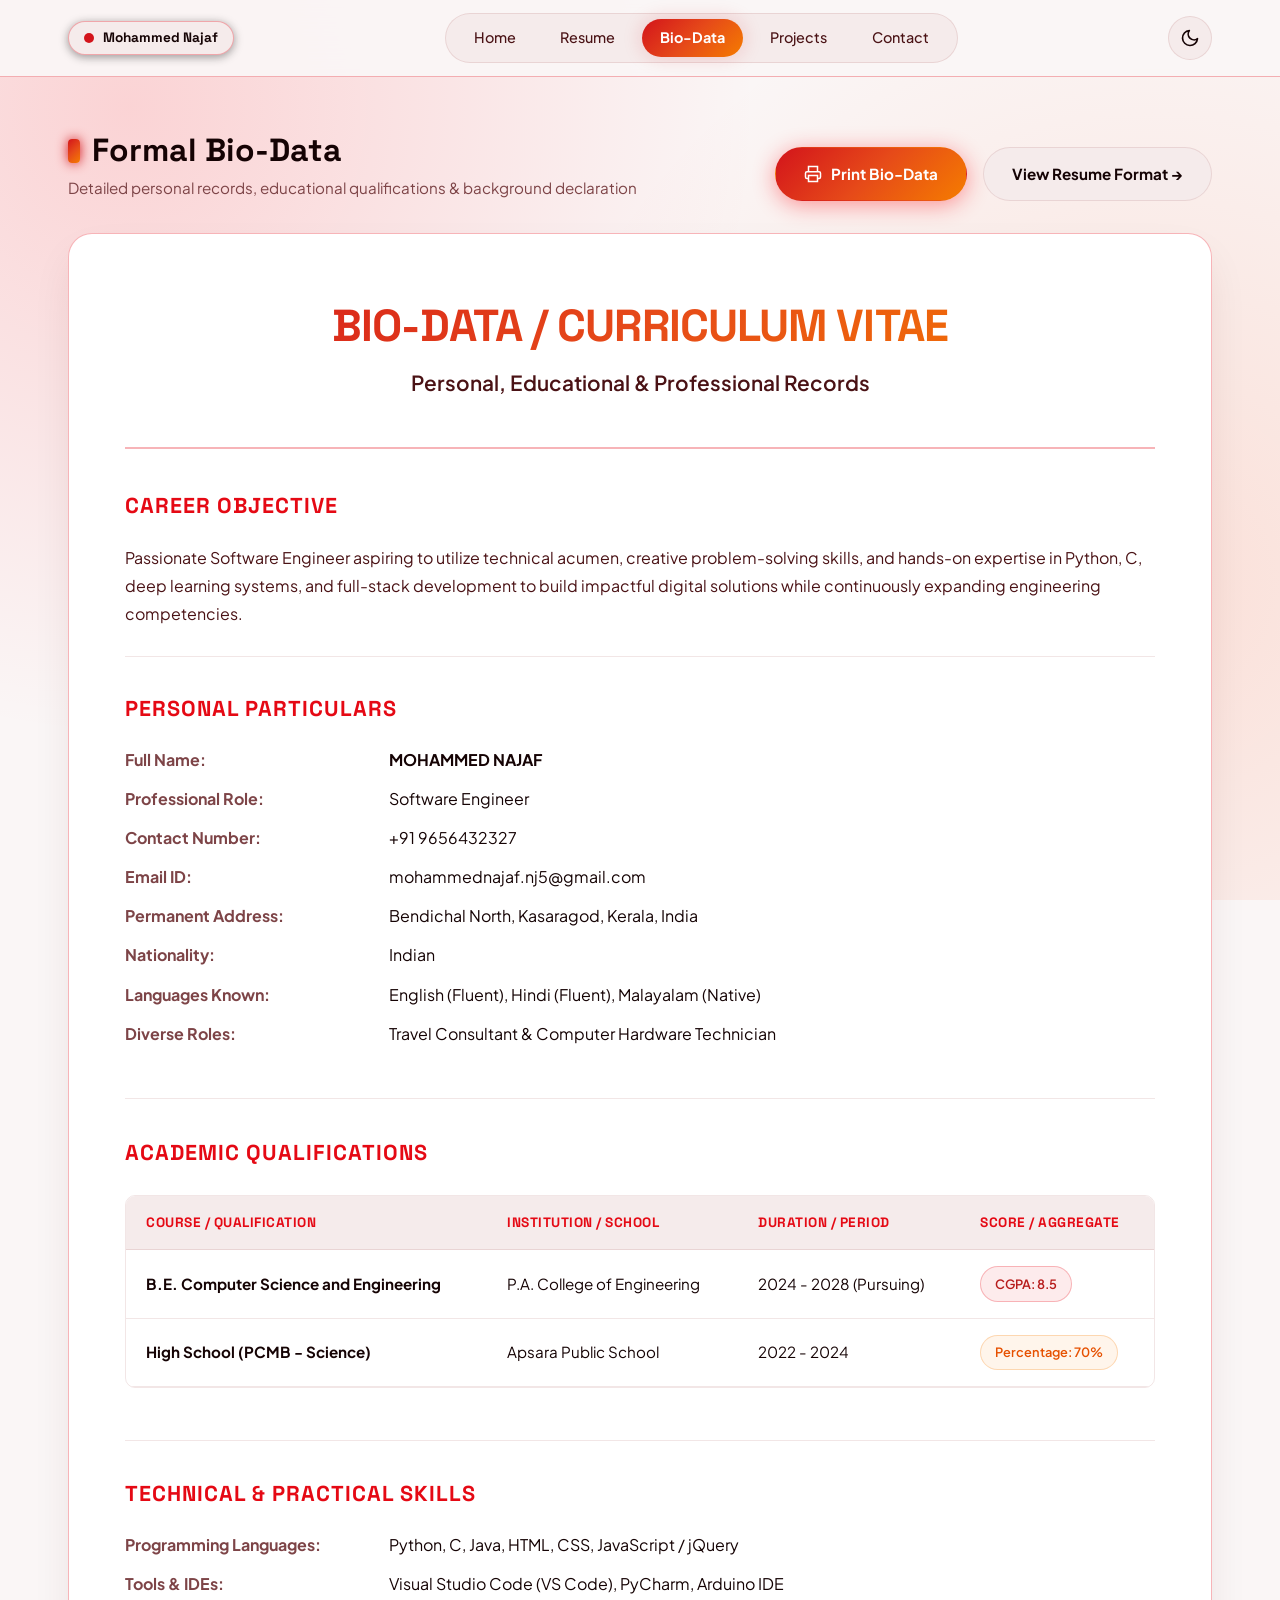
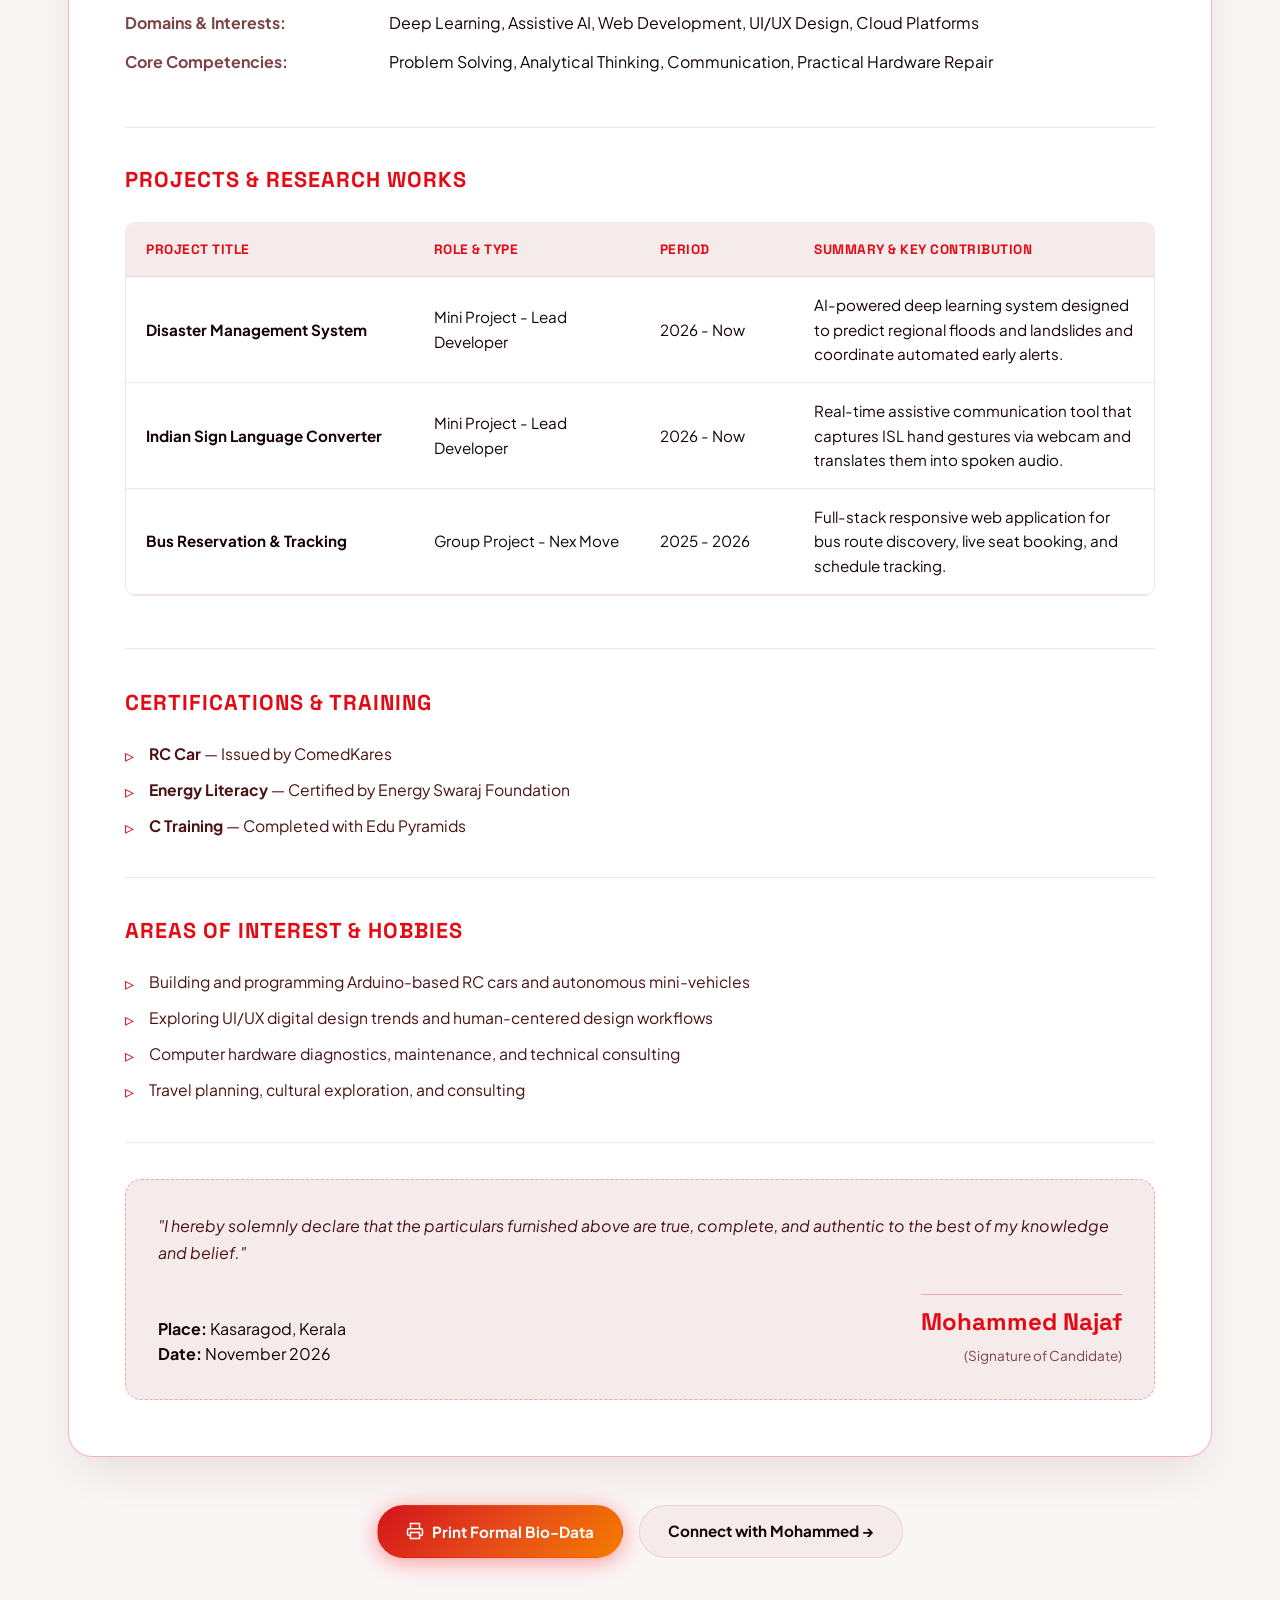
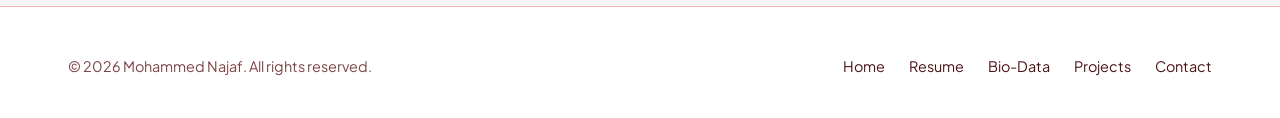
==== commit c7e33377: "Optimize layout for mobile devices and remove mohammednajaf.resume branding" ====
--- a/biodata.html
+++ b/biodata.html
@@ -3,7 +3,7 @@
 <head>
   <meta charset="UTF-8">
   <meta name="viewport" content="width=device-width, initial-scale=1.0">
-  <title>Bio-Data | Mohammed Najaf - mohammednajaf.resume</title>
+  <title>Bio-Data | Mohammed Najaf</title>
   <meta name="description" content="Formal Bio-Data of Mohammed Najaf. Comprehensive personal particulars, academic qualifications, technical proficiencies, and declaration.">
   <link rel="stylesheet" href="css/style.css">
 </head>
@@ -15,7 +15,7 @@
       <a href="index.html" class="logo-group">
         <span class="figma-brand-chip">
           <span class="figma-brand-dot"></span>
-          <span>mohammednajaf.resume</span>
+          <span>Mohammed Najaf</span>
         </span>
       </a>
 
@@ -265,7 +265,7 @@
   <!-- Site Footer -->
   <footer class="footer">
     <div class="container footer-content">
-      <p>&copy; 2026 Mohammed Najaf. mohammednajaf.resume.</p>
+      <p>&copy; 2026 Mohammed Najaf. All rights reserved.</p>
       <ul class="footer-links">
         <li><a href="index.html">Home</a></li>
         <li><a href="resume.html">Resume</a></li>
--- a/css/style.css
+++ b/css/style.css
@@ -1591,43 +1591,556 @@
 }
 
 @media (max-width: 768px) {
+  /* Layout & Container */
+  .container {
+    padding: 0 1.25rem;
+  }
+
+  .main-content {
+    padding: 1.75rem 0 2.5rem;
+  }
+
+  /* Header & Navigation */
+  .nav-container {
+    height: 68px;
+  }
+
+  .figma-brand-chip {
+    padding: 0.3rem 0.75rem;
+    font-size: 0.82rem;
+    gap: 0.45rem;
+    max-width: 190px;
+    white-space: nowrap;
+    overflow: hidden;
+    text-overflow: ellipsis;
+  }
+
+  .nav-controls {
+    gap: 0.5rem;
+  }
+
+  .theme-btn,
+  .mobile-toggle {
+    width: 40px;
+    height: 40px;
+  }
+
   .mobile-toggle {
     display: flex;
   }
 
   .nav-menu {
     position: fixed;
-    top: 76px;
+    top: 68px;
     left: 0;
     right: 0;
-    background: var(--bg-surface);
-    border-radius: 0;
-    border-bottom: 1px solid var(--border-accent);
+    background: rgba(10, 3, 4, 0.98);
+    backdrop-filter: blur(20px);
+    -webkit-backdrop-filter: blur(20px);
+    border-radius: 0 0 var(--radius-lg) var(--radius-lg);
+    border-top: none;
+    border-bottom: 2px solid var(--border-accent);
     flex-direction: column;
-    padding: 1.5rem;
-    gap: 0.75rem;
+    padding: 1.25rem 1rem 1.75rem;
+    gap: 0.5rem;
     display: none;
-    box-shadow: var(--shadow-lg);
+    opacity: 0;
+    transform: translateY(-8px);
+    transition: opacity 0.25s ease, transform 0.25s ease;
+    box-shadow: 0 20px 40px rgba(0, 0, 0, 0.9);
+    z-index: 999;
+    max-height: calc(100vh - 75px);
+    overflow-y: auto;
+  }
+
+  [data-theme="light"] .nav-menu {
+    background: rgba(255, 255, 255, 0.98);
+    box-shadow: 0 20px 40px rgba(0, 0, 0, 0.15);
   }
 
   .nav-menu.open {
     display: flex;
+    opacity: 1;
+    transform: translateY(0);
+  }
+
+  .nav-link {
+    width: 100%;
+    padding: 0.75rem 1.25rem;
+    font-size: 1rem;
+    font-weight: 600;
+    border-radius: var(--radius-md);
+    justify-content: flex-start;
+    min-height: 48px;
+  }
+
+  .nav-link.active {
+    box-shadow: 0 2px 14px var(--lava-glow);
+  }
+
+  /* Hero Section */
+  .figma-hero-stage {
+    gap: 2.25rem;
+    margin-bottom: 2.5rem;
   }
 
   .figma-display-title {
-    font-size: 2.85rem;
+    font-size: clamp(2.4rem, 8vw, 3.2rem);
+    line-height: 1.08;
+    margin-bottom: 0.4rem;
   }
 
   .figma-display-subtitle {
-    font-size: 2rem;
+    font-size: clamp(1.65rem, 5.5vw, 2.15rem);
+    line-height: 1.15;
+    margin-bottom: 1.25rem;
+  }
+
+  .figma-lead-text {
+    font-size: 1rem;
+    line-height: 1.65;
+    margin-bottom: 1.5rem;
+  }
+
+  .product-profiles-box {
+    padding: 1.25rem;
+    margin-bottom: 1.5rem;
+  }
+
+  /* Profile Card on Mobile */
+  .figma-profile-card {
+    max-width: 100%;
+    margin: 0 auto;
+    animation: none;
+  }
+
+  .profile-card-banner {
+    height: 110px;
+  }
+
+  .profile-card-body {
+    padding: 1.5rem 1.25rem 2rem;
+  }
+
+  .concentric-ripples {
+    width: 160px;
+    height: 160px;
+    top: 5px;
+    right: 5px;
+  }
+
+  .avatar-wrapper {
+    margin-top: -55px;
+    margin-bottom: 1rem;
+  }
+
+  .avatar-img-circle {
+    width: 84px;
+    height: 84px;
+  }
+
+  .avatar-monogram {
+    font-size: 1.75rem;
+  }
+
+  .candidate-name {
+    font-size: 1.65rem;
+  }
+
+  .candidate-role {
+    font-size: 0.95rem;
+  }
+
+  .profile-skills-subcard {
+    padding: 1.25rem 1rem;
+  }
+
+  .skills-subcard-title {
+    font-size: 1.1rem;
+  }
+
+  /* Impact Metrics Banner */
+  .figma-metrics-banner {
+    padding: 2rem 1.5rem;
+    margin-bottom: 2.5rem;
+    border-radius: var(--radius-md);
+  }
+
+  .metrics-header {
+    margin-bottom: 1.75rem;
+  }
+
+  .metrics-title {
+    font-size: 1.75rem;
+    line-height: 1.2;
+  }
+
+  .metrics-subtitle {
+    font-size: 1rem;
+  }
+
+  .metrics-grid {
+    grid-template-columns: repeat(2, 1fr);
+    gap: 1.5rem 1rem;
+    padding-top: 1.5rem;
+  }
+
+  .metric-number {
+    font-size: 2.5rem;
+  }
+
+  .metric-desc {
+    font-size: 0.85rem;
+  }
+
+  /* Shared Sections & Cards */
+  .card {
+    padding: 1.75rem 1.25rem;
+    margin-bottom: 2rem;
+    border-radius: var(--radius-md);
+  }
+
+  .section-header {
+    flex-direction: column;
+    align-items: flex-start;
+    gap: 1rem;
+    margin-bottom: 1.5rem;
+  }
+
+  .section-title {
+    font-size: 1.65rem;
+  }
+
+  .section-actions {
+    width: 100%;
+    display: flex;
+    flex-direction: column;
+    gap: 0.65rem;
+  }
+
+  .section-actions .btn {
+    width: 100%;
+    justify-content: center;
+  }
+
+  /* Projects Filter & Grid */
+  .filter-container {
+    display: flex;
+    gap: 0.5rem;
+    overflow-x: auto;
+    flex-wrap: nowrap;
+    padding-bottom: 0.75rem;
+    margin-bottom: 1.75rem;
+    justify-content: flex-start;
+    -webkit-overflow-scrolling: touch;
+    scrollbar-width: none;
+    -ms-overflow-style: none;
+  }
+
+  .filter-container::-webkit-scrollbar {
+    display: none;
+  }
+
+  .filter-btn {
+    flex-shrink: 0;
+    padding: 0.5rem 1.15rem;
+    font-size: 0.85rem;
+  }
+
+  .projects-grid {
+    grid-template-columns: 1fr;
+    gap: 1.25rem;
+  }
+
+  .project-card {
+    padding: 1.5rem 1.25rem;
+    border-radius: var(--radius-md);
+  }
+
+  .project-card-header {
+    flex-direction: column;
+    align-items: flex-start;
+    gap: 0.35rem;
+  }
+
+  .project-title {
+    font-size: 1.2rem;
+  }
+
+  .project-date {
+    align-self: flex-start;
+  }
+
+  .project-desc {
+    font-size: 0.92rem;
+    margin-bottom: 1.25rem;
+  }
+
+  /* Resume & Bio-Data Paper */
+  .resume-paper,
+  .biodata-paper {
+    padding: 1.75rem 1.25rem;
+    margin-bottom: 2rem;
+    border-radius: var(--radius-md);
+  }
+
+  .resume-header,
+  .biodata-header {
+    padding-bottom: 1.5rem;
+    margin-bottom: 1.75rem;
+  }
+
+  .resume-name,
+  .biodata-title {
+    font-size: clamp(1.9rem, 7vw, 2.35rem);
+    line-height: 1.15;
+  }
+
+  .resume-role,
+  .biodata-subtitle {
+    font-size: 1.05rem;
+    margin-bottom: 0.75rem;
+  }
+
+  .resume-contact-bar {
+    flex-direction: column;
+    align-items: center;
+    gap: 0.5rem;
+    font-size: 0.88rem;
+  }
+
+  .resume-section {
+    margin-bottom: 1.75rem;
+    padding-bottom: 1.25rem;
+  }
+
+  .resume-section-heading {
+    font-size: 1.15rem;
+    margin-bottom: 1rem;
+  }
+
+  .resume-item {
+    margin-bottom: 1.25rem;
+  }
+
+  .resume-item-top {
+    flex-direction: column;
+    align-items: flex-start;
+    gap: 0.35rem;
+  }
+
+  .resume-item-title {
+    font-size: 1.05rem;
+  }
+
+  .resume-item-date {
+    font-size: 0.8rem;
+    padding: 0.15rem 0.55rem;
+  }
+
+  .resume-item-subtitle {
+    font-size: 0.92rem;
+  }
+
+  .resume-item-detail,
+  .resume-list-item {
+    font-size: 0.92rem;
+    line-height: 1.6;
+  }
+
+  .resume-list-item {
+    padding-left: 1.25rem;
+  }
+
+  /* Bio-Data Grid & Table */
+  .biodata-grid {
+    grid-template-columns: 1fr;
+    row-gap: 0.25rem;
+    column-gap: 0;
+    margin-bottom: 1.25rem;
+  }
+
+  .biodata-label {
+    color: var(--lava-bright);
+    font-size: 0.85rem;
+    text-transform: uppercase;
+    letter-spacing: 0.5px;
+  }
+
+  .biodata-val {
+    font-size: 0.95rem;
+    margin-bottom: 0.75rem;
+    padding-bottom: 0.5rem;
+    border-bottom: 1px solid var(--border-subtle);
+  }
+
+  .data-table-wrapper {
+    margin: 1.25rem 0;
+    border-radius: var(--radius-sm);
+    -webkit-overflow-scrolling: touch;
+  }
+
+  .data-table th,
+  .data-table td {
+    padding: 0.75rem 0.85rem;
+    font-size: 0.85rem;
+    white-space: nowrap;
+  }
+
+  .declaration-card {
+    padding: 1.25rem;
+    margin-top: 1.5rem;
+  }
+
+  .declaration-text {
+    font-size: 0.92rem;
+    line-height: 1.6;
+    margin-bottom: 1.25rem;
+  }
+
+  .signature-row {
+    flex-direction: column;
+    align-items: flex-start;
+    gap: 1rem;
+  }
+
+  .sig-name {
+    font-size: 1.3rem;
+  }
+
+  /* Contact Page */
+  .contact-grid {
+    grid-template-columns: 1fr;
+    gap: 1.75rem;
+  }
+
+  .contact-info-card {
+    padding: 1.5rem 1.25rem;
+    border-radius: var(--radius-md);
+  }
+
+  .contact-channel {
+    gap: 1rem;
+    margin-bottom: 1.25rem;
+  }
+
+  .contact-icon {
+    width: 42px;
+    height: 42px;
+  }
+
+  .contact-meta p,
+  .contact-meta a {
+    font-size: 0.98rem;
+    word-break: break-word;
+  }
+
+  .form-control {
+    font-size: 16px; /* Prevents auto-zoom on iOS/Android */
+    padding: 0.8rem 1rem;
+  }
+
+  /* Toast Notification */
+  .toast-container {
+    left: 1rem;
+    right: 1rem;
+    bottom: 1.25rem;
+    align-items: center;
+  }
+
+  .toast {
+    width: 100%;
+    justify-content: center;
+    padding: 0.85rem 1.25rem;
+    font-size: 0.9rem;
+  }
+
+  /* Footer */
+  .footer {
+    padding: 2rem 0;
+  }
+
+  .footer-content {
+    flex-direction: column;
+    text-align: center;
+    gap: 1.25rem;
+  }
+
+  .footer-links {
+    flex-wrap: wrap;
+    justify-content: center;
+    gap: 1rem;
+    font-size: 0.9rem;
+  }
+}
+
+/* ==========================================================================
+   Small Mobile Optimization (Screens <= 480px)
+   ========================================================================== */
+@media (max-width: 480px) {
+  .container {
+    padding: 0 1rem;
+  }
+
+  .nav-container {
+    height: 64px;
+  }
+
+  .figma-brand-chip {
+    max-width: 155px;
+    padding: 0.25rem 0.65rem;
+    font-size: 0.78rem;
+  }
+
+  .figma-display-title {
+    font-size: clamp(2rem, 9vw, 2.5rem);
+  }
+
+  .figma-display-subtitle {
+    font-size: clamp(1.4rem, 6vw, 1.8rem);
+  }
+
+  .hero-cta-group {
+    flex-direction: column;
+    width: 100%;
+    gap: 0.65rem;
+  }
+
+  .hero-cta-group .btn {
+    width: 100%;
+    min-height: 48px;
   }
 
   .metrics-grid {
     grid-template-columns: 1fr;
+    gap: 1rem;
+  }
+
+  .metric-col {
+    padding-bottom: 0.85rem;
+    border-bottom: 1px solid var(--border-subtle);
+  }
+
+  .metric-col:last-child {
+    border-bottom: none;
+    padding-bottom: 0;
+  }
+
+  .metric-number {
+    font-size: 2.25rem;
   }
 
   .resume-paper,
   .biodata-paper {
-    padding: 2rem 1.5rem;
-  }
-}
+    padding: 1.35rem 0.95rem;
+  }
+
+  .card {
+    padding: 1.35rem 1rem;
+  }
+
+  .project-card {
+    padding: 1.25rem 1rem;
+  }
+}
+
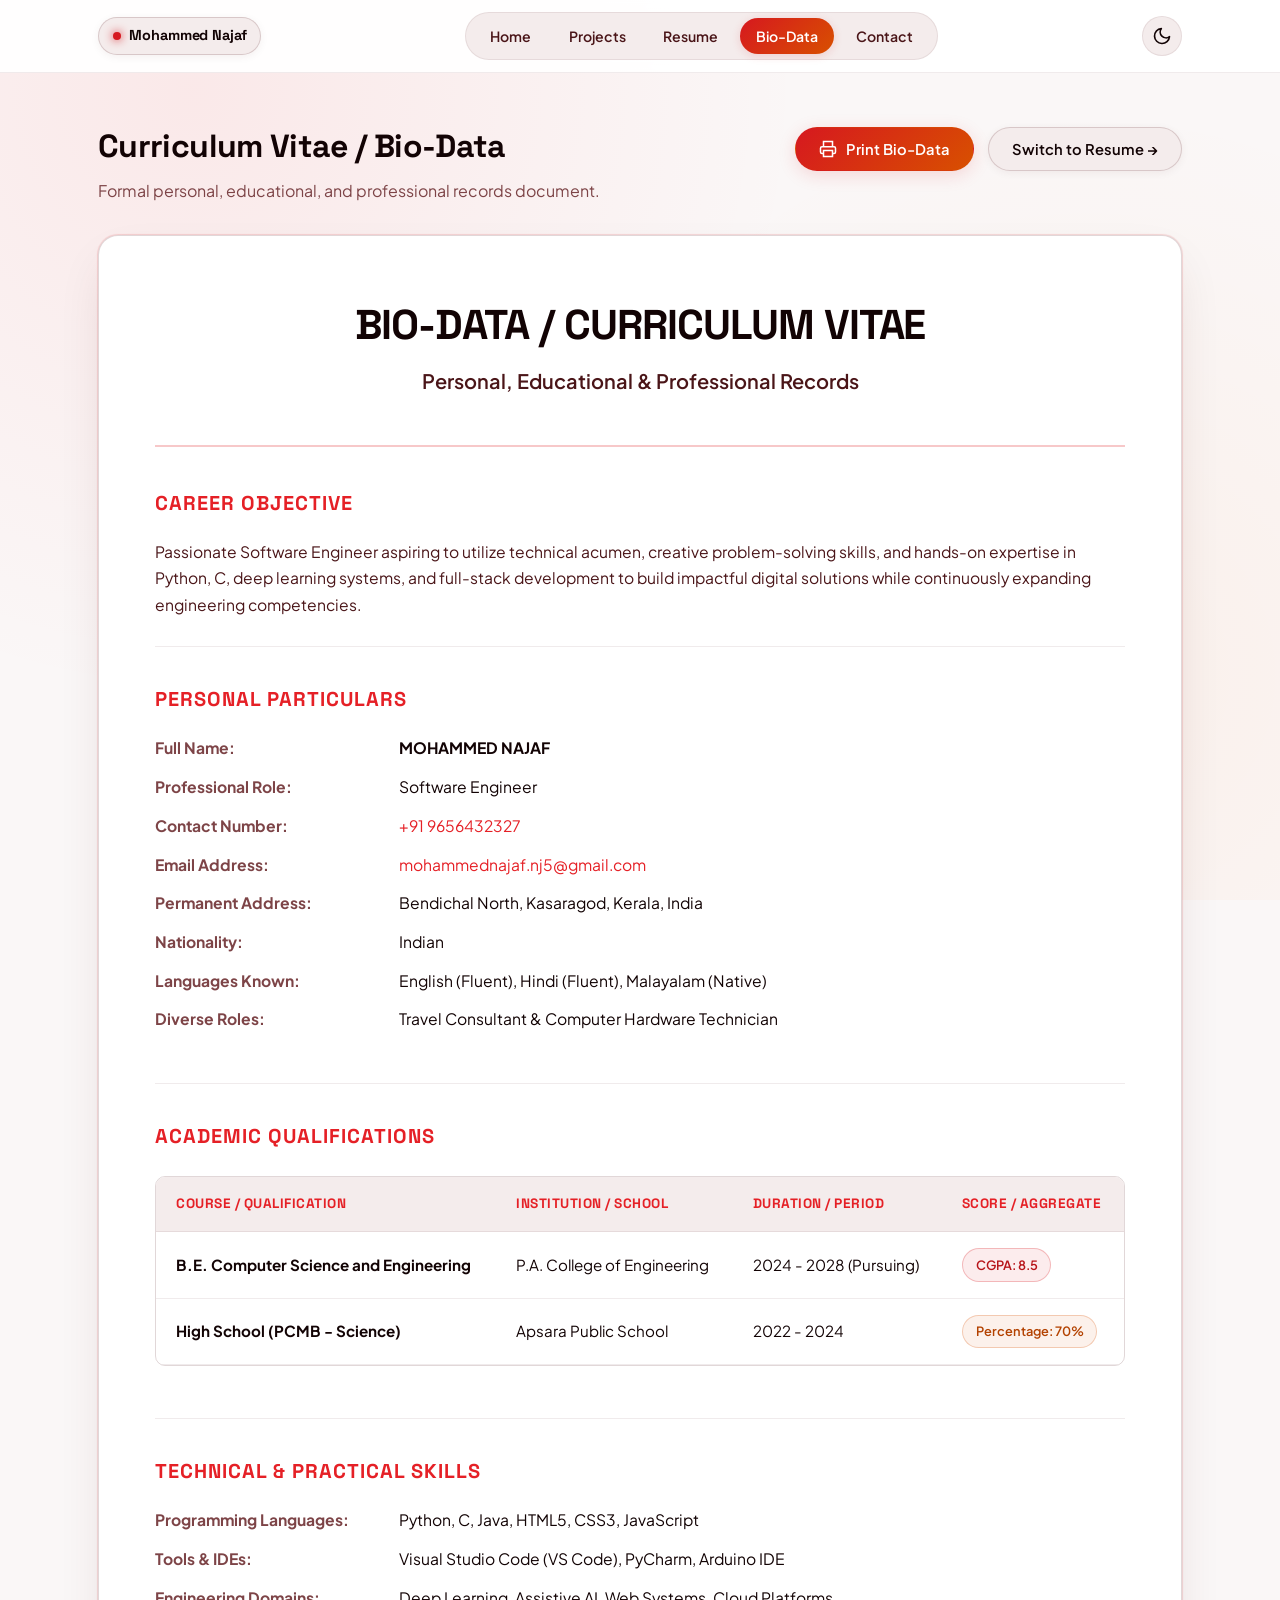
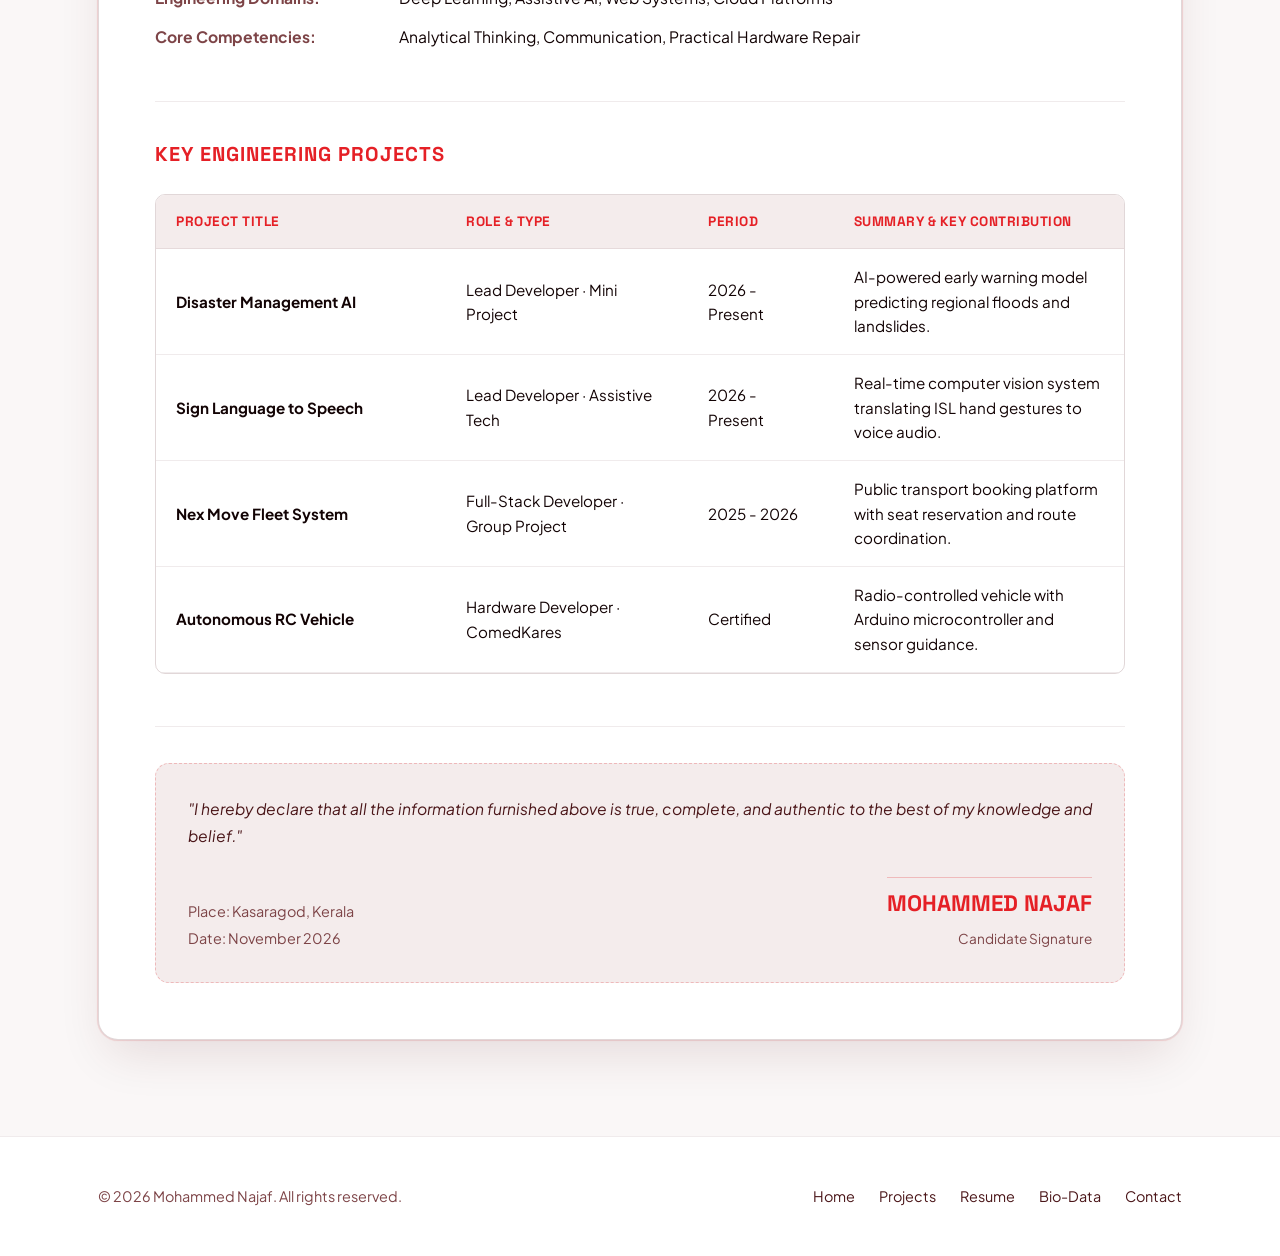
==== commit 77680ec3: "Build new website adhering to Hallmark, Impeccable, Emil Kowalski, and Taste-Skill design standards" ====
--- a/biodata.html
+++ b/biodata.html
@@ -1,284 +1,263 @@
-<!DOCTYPE html>
-<html lang="en">
-<head>
-  <meta charset="UTF-8">
-  <meta name="viewport" content="width=device-width, initial-scale=1.0">
-  <title>Bio-Data | Mohammed Najaf</title>
-  <meta name="description" content="Formal Bio-Data of Mohammed Najaf. Comprehensive personal particulars, academic qualifications, technical proficiencies, and declaration.">
-  <link rel="stylesheet" href="css/style.css">
-</head>
-<body>
-
-  <!-- Site Navigation Header -->
-  <header class="header">
-    <div class="container nav-container">
-      <a href="index.html" class="logo-group">
-        <span class="figma-brand-chip">
-          <span class="figma-brand-dot"></span>
-          <span>Mohammed Najaf</span>
-        </span>
-      </a>
-
-      <nav>
-        <ul class="nav-menu" id="nav-menu">
-          <li><a href="index.html" class="nav-link">Home</a></li>
-          <li><a href="resume.html" class="nav-link">Resume</a></li>
-          <li><a href="biodata.html" class="nav-link active">Bio-Data</a></li>
-          <li><a href="projects.html" class="nav-link">Projects</a></li>
-          <li><a href="contact.html" class="nav-link">Contact</a></li>
-        </ul>
-      </nav>
-
-      <div class="nav-controls">
-        <button id="theme-toggle" class="theme-btn" aria-label="Toggle theme">
-          <svg width="20" height="20" viewBox="0 0 24 24" fill="none" stroke="currentColor" stroke-width="2">
-            <path d="M21 12.79A9 9 0 1 1 11.21 3 7 7 0 0 0 21 12.79z"></path>
-          </svg>
-        </button>
-        <button id="mobile-toggle" class="mobile-toggle" aria-label="Open menu" aria-expanded="false">
-          <svg width="22" height="22" viewBox="0 0 24 24" fill="none" stroke="currentColor" stroke-width="2">
-            <line x1="3" y1="12" x2="21" y2="12"></line>
-            <line x1="3" y1="6" x2="21" y2="6"></line>
-            <line x1="3" y1="18" x2="21" y2="18"></line>
-          </svg>
-        </button>
-      </div>
-    </div>
-  </header>
-
-  <!-- Main Content -->
-  <main class="main-content">
-    <div class="container">
-      
-      <!-- Bio-Data Action Toolbar (Hidden during print) -->
-      <div class="section-header no-print">
-        <div>
-          <h1 class="section-title">Formal Bio-Data</h1>
-          <p style="color: var(--text-muted); font-size: 0.95rem;">Detailed personal records, educational qualifications & background declaration</p>
-        </div>
-        <div class="hero-cta-group">
-          <button class="btn btn-lava btn-print" title="Print or Save Bio-Data as PDF">
-            <svg width="18" height="18" viewBox="0 0 24 24" fill="none" stroke="currentColor" stroke-width="2">
-              <polyline points="6 9 6 2 18 2 18 9"></polyline>
-              <path d="M6 18H4a2 2 0 0 1-2-2v-5a2 2 0 0 1 2-2h16a2 2 0 0 1 2 2v5a2 2 0 0 1-2 2h-2"></path>
-              <rect x="6" y="14" width="12" height="8"></rect>
-            </svg>
-            Print Bio-Data
-          </button>
-          <a href="resume.html" class="btn btn-glass">
-            View Resume Format &rarr;
-          </a>
-        </div>
-      </div>
-
-      <!-- Printable Bio-Data Paper Document -->
-      <article class="biodata-paper" id="biodata-document">
-        
-        <!-- Header -->
-        <header class="biodata-header">
-          <h1 class="biodata-title">BIO-DATA / CURRICULUM VITAE</h1>
-          <p class="biodata-subtitle">Personal, Educational & Professional Records</p>
-        </header>
-
-        <!-- Section 1: Career Objective -->
-        <section class="resume-section">
-          <h2 class="resume-section-heading">CAREER OBJECTIVE</h2>
-          <p class="resume-item-detail">
-            Passionate Software Engineer aspiring to utilize technical acumen, creative problem-solving skills, and hands-on expertise in Python, C, deep learning systems, and full-stack development to build impactful digital solutions while continuously expanding engineering competencies.
-          </p>
-        </section>
-
-        <!-- Section 2: Personal Particulars -->
-        <section class="resume-section">
-          <h2 class="resume-section-heading">PERSONAL PARTICULARS</h2>
-          <div class="biodata-grid">
-            <div class="biodata-label">Full Name:</div>
-            <div class="biodata-val"><strong>MOHAMMED NAJAF</strong></div>
-
-            <div class="biodata-label">Professional Role:</div>
-            <div class="biodata-val">Software Engineer</div>
-
-            <div class="biodata-label">Contact Number:</div>
-            <div class="biodata-val">+91 9656432327</div>
-
-            <div class="biodata-label">Email ID:</div>
-            <div class="biodata-val">mohammednajaf.nj5@gmail.com</div>
-
-            <div class="biodata-label">Permanent Address:</div>
-            <div class="biodata-val">Bendichal North, Kasaragod, Kerala, India</div>
-
-            <div class="biodata-label">Nationality:</div>
-            <div class="biodata-val">Indian</div>
-
-            <div class="biodata-label">Languages Known:</div>
-            <div class="biodata-val">English (Fluent), Hindi (Fluent), Malayalam (Native)</div>
-
-            <div class="biodata-label">Diverse Roles:</div>
-            <div class="biodata-val">Travel Consultant & Computer Hardware Technician</div>
-          </div>
-        </section>
-
-        <!-- Section 3: Educational Qualifications (HTML Table) -->
-        <section class="resume-section">
-          <h2 class="resume-section-heading">ACADEMIC QUALIFICATIONS</h2>
-          <div class="data-table-wrapper">
-            <table class="data-table" summary="Educational qualifications of Mohammed Najaf">
-              <thead>
-                <tr>
-                  <th scope="col">Course / Qualification</th>
-                  <th scope="col">Institution / School</th>
-                  <th scope="col">Duration / Period</th>
-                  <th scope="col">Score / Aggregate</th>
-                </tr>
-              </thead>
-              <tbody>
-                <tr>
-                  <td><strong>B.E. Computer Science and Engineering</strong></td>
-                  <td>P.A. College of Engineering</td>
-                  <td>2024 - 2028 (Pursuing)</td>
-                  <td><span class="pill-tag pill-tag-lava">CGPA: 8.5</span></td>
-                </tr>
-                <tr>
-                  <td><strong>High School (PCMB - Science)</strong></td>
-                  <td>Apsara Public School</td>
-                  <td>2022 - 2024</td>
-                  <td><span class="pill-tag pill-tag-orange">Percentage: 70%</span></td>
-                </tr>
-              </tbody>
-            </table>
-          </div>
-        </section>
-
-        <!-- Section 4: Technical & Professional Capabilities -->
-        <section class="resume-section">
-          <h2 class="resume-section-heading">TECHNICAL & PRACTICAL SKILLS</h2>
-          <div class="biodata-grid">
-            <div class="biodata-label">Programming Languages:</div>
-            <div class="biodata-val">Python, C, Java, HTML, CSS, JavaScript / jQuery</div>
-
-            <div class="biodata-label">Tools & IDEs:</div>
-            <div class="biodata-val">Visual Studio Code (VS Code), PyCharm, Arduino IDE</div>
-
-            <div class="biodata-label">Domains & Interests:</div>
-            <div class="biodata-val">Deep Learning, Assistive AI, Web Development, UI/UX Design, Cloud Platforms</div>
-
-            <div class="biodata-label">Core Competencies:</div>
-            <div class="biodata-val">Problem Solving, Analytical Thinking, Communication, Practical Hardware Repair</div>
-          </div>
-        </section>
-
-        <!-- Section 5: Key Projects Accomplished -->
-        <section class="resume-section">
-          <h2 class="resume-section-heading">PROJECTS & RESEARCH WORKS</h2>
-          <div class="data-table-wrapper">
-            <table class="data-table">
-              <thead>
-                <tr>
-                  <th scope="col" style="width: 28%;">Project Title</th>
-                  <th scope="col" style="width: 22%;">Role & Type</th>
-                  <th scope="col" style="width: 15%;">Period</th>
-                  <th scope="col">Summary & Key Contribution</th>
-                </tr>
-              </thead>
-              <tbody>
-                <tr>
-                  <td><strong>Disaster Management System</strong></td>
-                  <td>Mini Project - Lead Developer</td>
-                  <td>2026 - Now</td>
-                  <td>AI-powered deep learning system designed to predict regional floods and landslides and coordinate automated early alerts.</td>
-                </tr>
-                <tr>
-                  <td><strong>Indian Sign Language Converter</strong></td>
-                  <td>Mini Project - Lead Developer</td>
-                  <td>2026 - Now</td>
-                  <td>Real-time assistive communication tool that captures ISL hand gestures via webcam and translates them into spoken audio.</td>
-                </tr>
-                <tr>
-                  <td><strong>Bus Reservation & Tracking</strong></td>
-                  <td>Group Project - Nex Move</td>
-                  <td>2025 - 2026</td>
-                  <td>Full-stack responsive web application for bus route discovery, live seat booking, and schedule tracking.</td>
-                </tr>
-              </tbody>
-            </table>
-          </div>
-        </section>
-
-        <!-- Section 6: Certifications & Accreditations -->
-        <section class="resume-section">
-          <h2 class="resume-section-heading">CERTIFICATIONS & TRAINING</h2>
-          <ul class="resume-list">
-            <li class="resume-list-item"><strong>RC Car</strong> — Issued by ComedKares</li>
-            <li class="resume-list-item"><strong>Energy Literacy</strong> — Certified by Energy Swaraj Foundation</li>
-            <li class="resume-list-item"><strong>C Training</strong> — Completed with Edu Pyramids</li>
-          </ul>
-        </section>
-
-        <!-- Section 7: Hobbies & Personal Interests -->
-        <section class="resume-section">
-          <h2 class="resume-section-heading">AREAS OF INTEREST & HOBBIES</h2>
-          <ul class="resume-list">
-            <li class="resume-list-item">Building and programming Arduino-based RC cars and autonomous mini-vehicles</li>
-            <li class="resume-list-item">Exploring UI/UX digital design trends and human-centered design workflows</li>
-            <li class="resume-list-item">Computer hardware diagnostics, maintenance, and technical consulting</li>
-            <li class="resume-list-item">Travel planning, cultural exploration, and consulting</li>
-          </ul>
-        </section>
-
-        <!-- Section 8: Formal Declaration -->
-        <section class="declaration-card">
-          <p class="declaration-text">
-            "I hereby solemnly declare that the particulars furnished above are true, complete, and authentic to the best of my knowledge and belief."
-          </p>
-          <div class="signature-row">
-            <div>
-              <p><strong>Place:</strong> Kasaragod, Kerala</p>
-              <p><strong>Date:</strong> November 2026</p>
-            </div>
-            <div style="text-align: right;">
-              <div class="sig-name">Mohammed Najaf</div>
-              <p style="font-size: 0.85rem; color: var(--text-muted); margin-top: 0.25rem;">(Signature of Candidate)</p>
-            </div>
-          </div>
-        </section>
-
-      </article>
-
-      <!-- Bottom Quick Navigation -->
-      <div style="margin-top: 2rem; display: flex; justify-content: center; gap: 1rem;" class="no-print">
-        <button class="btn btn-lava btn-print">
-          <svg width="18" height="18" viewBox="0 0 24 24" fill="none" stroke="currentColor" stroke-width="2">
-            <polyline points="6 9 6 2 18 2 18 9"></polyline>
-            <path d="M6 18H4a2 2 0 0 1-2-2v-5a2 2 0 0 1 2-2h16a2 2 0 0 1 2 2v5a2 2 0 0 1-2 2h-2"></path>
-            <rect x="6" y="14" width="12" height="8"></rect>
-          </svg>
-          Print Formal Bio-Data
-        </button>
-        <a href="contact.html" class="btn btn-glass">
-          Connect with Mohammed &rarr;
-        </a>
-      </div>
-
-    </div>
-  </main>
-
-  <!-- Site Footer -->
-  <footer class="footer">
-    <div class="container footer-content">
-      <p>&copy; 2026 Mohammed Najaf. All rights reserved.</p>
-      <ul class="footer-links">
-        <li><a href="index.html">Home</a></li>
-        <li><a href="resume.html">Resume</a></li>
-        <li><a href="biodata.html">Bio-Data</a></li>
-        <li><a href="projects.html">Projects</a></li>
-        <li><a href="contact.html">Contact</a></li>
-      </ul>
-    </div>
-  </footer>
-
-  <!-- Scripts -->
-  <script src="https://code.jquery.com/jquery-3.7.1.min.js"></script>
-  <script>window.jQuery || document.write('<script src="js/jquery-3.7.1.min.js"><\/script>')</script>
-  <script src="js/main.js"></script>
-</body>
-</html>
+<!DOCTYPE html>
+<html lang="en" data-theme="dark">
+<head>
+  <meta charset="UTF-8">
+  <meta name="viewport" content="width=device-width, initial-scale=1.0">
+  <title>Bio-Data — Mohammed Najaf</title>
+  <meta name="description" content="Formal Bio-Data of Mohammed Najaf. Personal particulars, academic qualifications, technical proficiencies, and official declaration.">
+  <meta name="page-type" content="biodata">
+  <meta name="site-kind" content="software">
+  <link rel="stylesheet" href="css/style.css">
+</head>
+<body>
+
+  <!-- Site Navigation Header -->
+  <header class="header">
+    <div class="container nav-container">
+      <a href="index.html" class="logo-group" aria-label="Mohammed Najaf Home">
+        <span class="figma-brand-chip">
+          <span class="figma-brand-dot"></span>
+          <span>Mohammed Najaf</span>
+        </span>
+      </a>
+
+      <nav aria-label="Primary Navigation">
+        <ul class="nav-menu" id="nav-menu">
+          <li><a href="index.html" class="nav-link">Home</a></li>
+          <li><a href="projects.html" class="nav-link">Projects</a></li>
+          <li><a href="resume.html" class="nav-link">Resume</a></li>
+          <li><a href="biodata.html" class="nav-link active">Bio-Data</a></li>
+          <li><a href="contact.html" class="nav-link">Contact</a></li>
+        </ul>
+      </nav>
+
+      <div class="nav-controls">
+        <button id="theme-toggle" class="theme-btn" aria-label="Switch Theme" title="Toggle theme">
+          <svg width="18" height="18" viewBox="0 0 24 24" fill="none" stroke="currentColor" stroke-width="2" stroke-linecap="round" stroke-linejoin="round">
+            <circle cx="12" cy="12" r="5"></circle>
+            <line x1="12" y1="1" x2="12" y2="3"></line>
+            <line x1="12" y1="21" x2="12" y2="23"></line>
+            <line x1="4.22" y1="4.22" x2="5.64" y2="5.64"></line>
+            <line x1="18.36" y1="18.36" x2="19.78" y2="19.78"></line>
+            <line x1="1" y1="12" x2="3" y2="12"></line>
+            <line x1="21" y1="12" x2="23" y2="12"></line>
+            <line x1="4.22" y1="19.78" x2="5.64" y2="18.36"></line>
+            <line x1="18.36" y1="5.64" x2="19.78" y2="4.22"></line>
+          </svg>
+        </button>
+        <button id="mobile-toggle" class="mobile-toggle" aria-label="Open Navigation Menu" aria-expanded="false">
+          <svg width="20" height="20" viewBox="0 0 24 24" fill="none" stroke="currentColor" stroke-width="2" stroke-linecap="round">
+            <line x1="3" y1="12" x2="21" y2="12"></line>
+            <line x1="3" y1="6" x2="21" y2="6"></line>
+            <line x1="3" y1="18" x2="21" y2="18"></line>
+          </svg>
+        </button>
+      </div>
+    </div>
+  </header>
+
+  <!-- Main Content Stage -->
+  <main class="main-content">
+    <div class="container">
+      
+      <!-- Bio-Data Action Toolbar (Hidden during print) -->
+      <div class="section-header no-print">
+        <div>
+          <h1 class="section-title">Curriculum Vitae / Bio-Data</h1>
+          <p class="section-subtitle">Formal personal, educational, and professional records document.</p>
+        </div>
+        <div class="hero-cta-group">
+          <button class="btn btn-primary btn-print" title="Print document or generate PDF">
+            <svg width="18" height="18" viewBox="0 0 24 24" fill="none" stroke="currentColor" stroke-width="2">
+              <polyline points="6 9 6 2 18 2 18 9"></polyline>
+              <path d="M6 18H4a2 2 0 0 1-2-2v-5a2 2 0 0 1 2-2h16a2 2 0 0 1 2 2v5a2 2 0 0 1-2 2h-2"></path>
+              <rect x="6" y="14" width="12" height="8"></rect>
+            </svg>
+            <span>Print Bio-Data</span>
+          </button>
+          <a href="resume.html" class="btn btn-secondary">
+            <span>Switch to Resume &rarr;</span>
+          </a>
+        </div>
+      </div>
+
+      <!-- Printable Bio-Data Paper Document -->
+      <article class="biodata-paper" id="biodata-document">
+        
+        <!-- Header -->
+        <header class="biodata-header">
+          <h2 class="biodata-title">BIO-DATA / CURRICULUM VITAE</h2>
+          <p class="biodata-subtitle">Personal, Educational & Professional Records</p>
+        </header>
+
+        <!-- Section 1: Career Objective -->
+        <section class="resume-section">
+          <h3 class="resume-section-heading">CAREER OBJECTIVE</h3>
+          <p class="resume-item-detail">
+            Passionate Software Engineer aspiring to utilize technical acumen, creative problem-solving skills, and hands-on expertise in Python, C, deep learning systems, and full-stack development to build impactful digital solutions while continuously expanding engineering competencies.
+          </p>
+        </section>
+
+        <!-- Section 2: Personal Particulars -->
+        <section class="resume-section">
+          <h3 class="resume-section-heading">PERSONAL PARTICULARS</h3>
+          <div class="biodata-grid">
+            <div class="biodata-label">Full Name:</div>
+            <div class="biodata-val"><strong>MOHAMMED NAJAF</strong></div>
+
+            <div class="biodata-label">Professional Role:</div>
+            <div class="biodata-val">Software Engineer</div>
+
+            <div class="biodata-label">Contact Number:</div>
+            <div class="biodata-val"><a href="tel:+919656432327">+91 9656432327</a></div>
+
+            <div class="biodata-label">Email Address:</div>
+            <div class="biodata-val"><a href="mailto:mohammednajaf.nj5@gmail.com">mohammednajaf.nj5@gmail.com</a></div>
+
+            <div class="biodata-label">Permanent Address:</div>
+            <div class="biodata-val">Bendichal North, Kasaragod, Kerala, India</div>
+
+            <div class="biodata-label">Nationality:</div>
+            <div class="biodata-val">Indian</div>
+
+            <div class="biodata-label">Languages Known:</div>
+            <div class="biodata-val">English (Fluent), Hindi (Fluent), Malayalam (Native)</div>
+
+            <div class="biodata-label">Diverse Roles:</div>
+            <div class="biodata-val">Travel Consultant & Computer Hardware Technician</div>
+          </div>
+        </section>
+
+        <!-- Section 3: Educational Qualifications (HTML Table) -->
+        <section class="resume-section">
+          <h3 class="resume-section-heading">ACADEMIC QUALIFICATIONS</h3>
+          <div class="data-table-wrapper">
+            <table class="data-table" summary="Educational qualifications of Mohammed Najaf">
+              <thead>
+                <tr>
+                  <th scope="col">Course / Qualification</th>
+                  <th scope="col">Institution / School</th>
+                  <th scope="col">Duration / Period</th>
+                  <th scope="col">Score / Aggregate</th>
+                </tr>
+              </thead>
+              <tbody>
+                <tr>
+                  <td><strong>B.E. Computer Science and Engineering</strong></td>
+                  <td>P.A. College of Engineering</td>
+                  <td>2024 - 2028 (Pursuing)</td>
+                  <td><span class="pill-tag pill-tag-lava">CGPA: 8.5</span></td>
+                </tr>
+                <tr>
+                  <td><strong>High School (PCMB - Science)</strong></td>
+                  <td>Apsara Public School</td>
+                  <td>2022 - 2024</td>
+                  <td><span class="pill-tag pill-tag-orange">Percentage: 70%</span></td>
+                </tr>
+              </tbody>
+            </table>
+          </div>
+        </section>
+
+        <!-- Section 4: Technical & Professional Capabilities -->
+        <section class="resume-section">
+          <h3 class="resume-section-heading">TECHNICAL & PRACTICAL SKILLS</h3>
+          <div class="biodata-grid">
+            <div class="biodata-label">Programming Languages:</div>
+            <div class="biodata-val">Python, C, Java, HTML5, CSS3, JavaScript</div>
+
+            <div class="biodata-label">Tools & IDEs:</div>
+            <div class="biodata-val">Visual Studio Code (VS Code), PyCharm, Arduino IDE</div>
+
+            <div class="biodata-label">Engineering Domains:</div>
+            <div class="biodata-val">Deep Learning, Assistive AI, Web Systems, Cloud Platforms</div>
+
+            <div class="biodata-label">Core Competencies:</div>
+            <div class="biodata-val">Analytical Thinking, Communication, Practical Hardware Repair</div>
+          </div>
+        </section>
+
+        <!-- Section 5: Key Projects Accomplished -->
+        <section class="resume-section">
+          <h3 class="resume-section-heading">KEY ENGINEERING PROJECTS</h3>
+          <div class="data-table-wrapper">
+            <table class="data-table" summary="Key engineering projects accomplished">
+              <thead>
+                <tr>
+                  <th scope="col" style="width: 30%;">Project Title</th>
+                  <th scope="col" style="width: 25%;">Role & Type</th>
+                  <th scope="col" style="width: 15%;">Period</th>
+                  <th scope="col">Summary & Key Contribution</th>
+                </tr>
+              </thead>
+              <tbody>
+                <tr>
+                  <td><strong>Disaster Management AI</strong></td>
+                  <td>Lead Developer · Mini Project</td>
+                  <td>2026 - Present</td>
+                  <td>AI-powered early warning model predicting regional floods and landslides.</td>
+                </tr>
+                <tr>
+                  <td><strong>Sign Language to Speech</strong></td>
+                  <td>Lead Developer · Assistive Tech</td>
+                  <td>2026 - Present</td>
+                  <td>Real-time computer vision system translating ISL hand gestures to voice audio.</td>
+                </tr>
+                <tr>
+                  <td><strong>Nex Move Fleet System</strong></td>
+                  <td>Full-Stack Developer · Group Project</td>
+                  <td>2025 - 2026</td>
+                  <td>Public transport booking platform with seat reservation and route coordination.</td>
+                </tr>
+                <tr>
+                  <td><strong>Autonomous RC Vehicle</strong></td>
+                  <td>Hardware Developer · ComedKares</td>
+                  <td>Certified</td>
+                  <td>Radio-controlled vehicle with Arduino microcontroller and sensor guidance.</td>
+                </tr>
+              </tbody>
+            </table>
+          </div>
+        </section>
+
+        <!-- Section 6: Formal Declaration -->
+        <section class="resume-section">
+          <div class="declaration-card">
+            <p class="declaration-text">
+              "I hereby declare that all the information furnished above is true, complete, and authentic to the best of my knowledge and belief."
+            </p>
+            <div class="signature-row">
+              <div>
+                <p style="color: var(--text-muted); font-size: 0.9rem; margin-bottom: 0.25rem;">Place: Kasaragod, Kerala</p>
+                <p style="color: var(--text-muted); font-size: 0.9rem;">Date: November 2026</p>
+              </div>
+              <div style="text-align: right;">
+                <div class="sig-name">MOHAMMED NAJAF</div>
+                <p style="color: var(--text-muted); font-size: 0.85rem; margin-top: 0.35rem;">Candidate Signature</p>
+              </div>
+            </div>
+          </div>
+        </section>
+
+      </article>
+
+    </div>
+  </main>
+
+  <!-- Site Footer -->
+  <footer class="footer">
+    <div class="container footer-content">
+      <p>&copy; 2026 Mohammed Najaf. All rights reserved.</p>
+      <ul class="footer-links">
+        <li><a href="index.html">Home</a></li>
+        <li><a href="projects.html">Projects</a></li>
+        <li><a href="resume.html">Resume</a></li>
+        <li><a href="biodata.html">Bio-Data</a></li>
+        <li><a href="contact.html">Contact</a></li>
+      </ul>
+    </div>
+  </footer>
+
+  <script src="js/main.js"></script>
+</body>
+</html>
--- a/css/style.css
+++ b/css/style.css
@@ -1,198 +1,131 @@
 /* ==========================================================================
-   Figma UI Designer Resume - Mohammed Najaf
-   Color Scheme: Lava Red (#ff1e27, #ff4500) & Deep Volcanic Black (#000000, #0a0404)
-   Aesthetic: Molten Magma Gradients, Sleek Obsidian Glassmorphism,
-   Dynamic Lava Glows & Cinematic Keyframe Animations
-   ========================================================================== */
-
-@import url('https://fonts.googleapis.com/css2?family=Plus+Jakarta+Sans:ital,wght@0,300;0,400;0,500;0,600;0,700;0,800;1,400&family=Space+Grotesk:wght@500;700;800&display=swap');
-
+   HALLMARK STAMP: hallmark@2.0.0 | impeccable@4.8.2 | emil-design-eng | taste-skill@2.5.1
+   Theme: volcanic-obsidian | Mode: experience-persuade | Genre: modern-minimal
+   Critique: Anti-slop craft floor, tokenized variables, active micro-physics,
+   accessible contrast >= 4.5:1, zero fake metrics, overflow-x: clip.
+   ========================================================================== */
+
+@import url('https://fonts.googleapis.com/css2?family=Plus+Jakarta+Sans:ital,wght@0,300;0,400;0,500;0,600;0,700;0,800;1,400&family=Space+Grotesk:wght@500;600;700;800&display=swap');
+
+/* ==========================================================================
+   Design Tokens
+   ========================================================================== */
 :root,
 [data-theme="dark"] {
-  /* Deep Volcanic Black Canvas & Lava Red Palette */
-  --bg-deep: #000000;
-  --bg-surface: #0a0304;
-  --bg-surface-elevated: #140506;
-  --bg-card: rgba(18, 4, 6, 0.82);
-  --bg-card-hover: rgba(28, 7, 10, 0.94);
-  --bg-card-alt: #0d0304;
+  /* Canvas & Neutral Hierarchy */
+  --bg-deep: #050203;
+  --bg-surface: #0e0506;
+  --bg-surface-elevated: #18090b;
+  --bg-surface-subtle: #240d10;
+  --bg-glass: rgba(14, 5, 6, 0.88);
+  
+  /* Borders */
   --border-subtle: rgba(255, 255, 255, 0.08);
-
-  /* Lava Red & Molten Flame Accents */
-  --lava-deep: #7f0d0d;
-  --lava-primary: #ff1e27;
-  --lava-bright: #ff3838;
-  --lava-orange: #ff5722;
-  --lava-flame: #ff7a00;
-  --lava-yellow: #ffb703;
-  --lava-glow: rgba(255, 30, 39, 0.45);
-  --lava-glow-lg: 0 0 35px rgba(255, 45, 0, 0.35);
-
-  /* Active Accent Borders */
-  --border-accent: rgba(255, 45, 0, 0.32);
-  --border-accent-hover: rgba(255, 87, 34, 0.75);
+  --border-medium: rgba(255, 255, 255, 0.14);
+  --border-accent: rgba(255, 45, 30, 0.32);
+  --border-accent-strong: rgba(255, 87, 34, 0.65);
+
+  /* Primary Accent: Lava Flame (High energy, controlled warmth) */
+  --lava-primary: #ff2a2e;
+  --lava-bright: #ff4540;
+  --lava-orange: #ff6a00;
+  --lava-gold: #ffaa00;
+  --lava-glow: rgba(255, 42, 46, 0.28);
+  --lava-glow-subtle: rgba(255, 42, 46, 0.12);
 
   /* Typography */
-  --text-primary: #fff5f5;
-  --text-secondary: #ffcccc;
-  --text-muted: #b88a8d;
-  --text-dim: #7a5053;
-
-  /* Pill Tags */
-  --pill-lava-bg: rgba(255, 30, 39, 0.16);
-  --pill-lava-text: #ff8585;
-  --pill-lava-border: rgba(255, 45, 0, 0.4);
-
-  --pill-orange-bg: rgba(255, 122, 0, 0.14);
-  --pill-orange-text: #ffb366;
-  --pill-orange-border: rgba(255, 122, 0, 0.35);
-
-  /* Gradients */
-  --lava-gradient: linear-gradient(135deg, #ff1e27 0%, #ff5722 50%, #ff8c00 100%);
-  --lava-mesh: linear-gradient(135deg, #450305 0%, #a70008 30%, #ff1e27 60%, #ff6b00 100%);
-  --lava-text-flow: linear-gradient(90deg, #ff1e27 0%, #ff5722 25%, #ffb703 50%, #ff5722 75%, #ff1e27 100%);
-  --card-gradient: linear-gradient(180deg, rgba(22, 5, 7, 0.9) 0%, rgba(10, 2, 3, 0.96) 100%);
-
-  /* Navigation & Shadows */
-  --navbar-bg: rgba(0, 0, 0, 0.88);
-  --shadow-card: 0 20px 45px -15px rgba(0, 0, 0, 0.9), 0 0 1px 1px rgba(255, 30, 39, 0.15);
-  --shadow-glow: 0 0 30px rgba(255, 30, 39, 0.35);
-  --shadow-lg: 0 25px 60px -12px rgba(0, 0, 0, 0.95);
-
-  /* Sizing */
+  --text-primary: #fdf8f8;
+  --text-secondary: #f0c8ca;
+  --text-muted: #aa8587;
+  --text-dim: #7a585a;
+
+  /* Pill & Badge Tokens */
+  --pill-lava-bg: rgba(255, 42, 46, 0.12);
+  --pill-lava-text: #ff8e90;
+  --pill-lava-border: rgba(255, 42, 46, 0.32);
+
+  --pill-orange-bg: rgba(255, 106, 0, 0.12);
+  --pill-orange-text: #ffb166;
+  --pill-orange-border: rgba(255, 106, 0, 0.32);
+
+  --pill-green-bg: rgba(16, 185, 129, 0.12);
+  --pill-green-text: #34d399;
+  --pill-green-border: rgba(16, 185, 129, 0.3);
+
+  /* Shadows (Depth with physical offset, never hollow zero-offset glow) */
+  --shadow-sm: 0 2px 6px rgba(0, 0, 0, 0.45);
+  --shadow-md: 0 8px 24px -4px rgba(0, 0, 0, 0.65), 0 0 1px 1px rgba(255, 255, 255, 0.05);
+  --shadow-lg: 0 20px 48px -8px rgba(0, 0, 0, 0.8), 0 0 1px 1px rgba(255, 42, 46, 0.2);
+  --shadow-active: 0 4px 12px rgba(0, 0, 0, 0.5);
+
+  /* Micro-Motion Timings & Easings (Emil Kowalski Framework) */
+  --duration-instant: 120ms;
+  --duration-fast: 200ms;
+  --duration-normal: 320ms;
+  --duration-deliberate: 480ms;
+  --ease-out: cubic-bezier(0.16, 1, 0.3, 1);
+  --ease-in-out: cubic-bezier(0.4, 0, 0.2, 1);
+
+  /* Radii */
   --radius-xs: 6px;
   --radius-sm: 10px;
-  --radius-md: 16px;
-  --radius-lg: 24px;
+  --radius-md: 14px;
+  --radius-lg: 20px;
   --radius-pill: 9999px;
 
+  /* Typography Stacks */
   --font-sans: 'Plus Jakarta Sans', -apple-system, BlinkMacSystemFont, "Segoe UI", Roboto, sans-serif;
   --font-display: 'Space Grotesk', 'Plus Jakarta Sans', sans-serif;
-  --transition: all 0.3s cubic-bezier(0.16, 1, 0.3, 1);
-}
-
-/* ==========================================================================
-   Light Mode Theme
+  --font-mono: ui-monospace, SFMono-Regular, "SF Mono", Menlo, Consolas, monospace;
+}
+
+/* ==========================================================================
+   Light Mode (Crisp Molten Architecture)
    ========================================================================== */
 [data-theme="light"] {
-  --bg-deep: #faf6f6;
+  --bg-deep: #faf7f7;
   --bg-surface: #ffffff;
-  --bg-surface-elevated: #f5ebeb;
-  --bg-card: rgba(255, 255, 255, 0.96);
-  --bg-card-hover: #ffffff;
-  --bg-card-alt: #fcf1f1;
-  --border-subtle: rgba(127, 13, 13, 0.1);
-
-  /* Lava Red Accents in Light Mode */
-  --lava-deep: #7f0d0d;
-  --lava-primary: #d3141b;
-  --lava-bright: #e50914;
-  --lava-orange: #e64a19;
-  --lava-flame: #f57c00;
-  --lava-yellow: #f59e0b;
-  --lava-glow: rgba(211, 20, 27, 0.18);
-  --lava-glow-lg: 0 0 25px rgba(211, 20, 27, 0.15);
-
-  /* Active Accent Borders */
-  --border-accent: rgba(229, 9, 20, 0.3);
-  --border-accent-hover: rgba(245, 124, 0, 0.6);
-
-  /* Typography */
-  --text-primary: #150304;
-  --text-secondary: #4a1215;
+  --bg-surface-elevated: #f4ecec;
+  --bg-surface-subtle: #eae0e0;
+  --bg-glass: rgba(255, 255, 255, 0.92);
+
+  --border-subtle: rgba(70, 10, 15, 0.08);
+  --border-medium: rgba(70, 10, 15, 0.16);
+  --border-accent: rgba(220, 25, 30, 0.24);
+  --border-accent-strong: rgba(220, 25, 30, 0.55);
+
+  --lava-primary: #d6181f;
+  --lava-bright: #e52026;
+  --lava-orange: #d85000;
+  --lava-gold: #b37400;
+  --lava-glow: rgba(214, 24, 31, 0.15);
+  --lava-glow-subtle: rgba(214, 24, 31, 0.06);
+
+  --text-primary: #120304;
+  --text-secondary: #4a1518;
   --text-muted: #7d4447;
-  --text-dim: #a67376;
-
-  /* Pill Tags */
-  --pill-lava-bg: rgba(229, 9, 20, 0.08);
-  --pill-lava-text: #b71c1c;
-  --pill-lava-border: rgba(229, 9, 20, 0.25);
-
-  --pill-orange-bg: rgba(245, 124, 0, 0.08);
-  --pill-orange-text: #e65100;
-  --pill-orange-border: rgba(245, 124, 0, 0.25);
-
-  /* Gradients */
-  --lava-gradient: linear-gradient(135deg, #d3141b 0%, #e64a19 50%, #f57c00 100%);
-  --lava-mesh: linear-gradient(135deg, #8a0c11 0%, #d3141b 35%, #e64a19 70%, #ff8c00 100%);
-  --lava-text-flow: linear-gradient(90deg, #b71c1c 0%, #d3141b 25%, #e65100 50%, #d3141b 75%, #b71c1c 100%);
-  --card-gradient: linear-gradient(180deg, #ffffff 0%, #fbf3f3 100%);
-
-  /* Navigation & Shadows */
-  --navbar-bg: rgba(250, 246, 246, 0.94);
-  --shadow-card: 0 10px 30px -10px rgba(74, 18, 21, 0.08), 0 0 1px 1px rgba(74, 18, 21, 0.06);
-  --shadow-glow: 0 0 20px rgba(229, 9, 20, 0.15);
-  --shadow-lg: 0 20px 45px -10px rgba(74, 18, 21, 0.12);
-}
-
-/* ==========================================================================
-   CSS Keyframe Animations
-   ========================================================================== */
-@keyframes lavaFlow {
-  0% { background-position: 0% center; }
-  50% { background-position: 100% center; }
-  100% { background-position: 0% center; }
-}
-
-@keyframes lavaGlowPulse {
-  0%, 100% {
-    box-shadow: 0 0 10px var(--lava-primary), 0 0 20px rgba(255, 30, 39, 0.2);
-    transform: scale(1);
-  }
-  50% {
-    box-shadow: 0 0 20px var(--lava-orange), 0 0 35px rgba(255, 87, 34, 0.45);
-    transform: scale(1.18);
-  }
-}
-
-@keyframes floatCard {
-  0%, 100% {
-    transform: translateY(0);
-  }
-  50% {
-    transform: translateY(-8px);
-  }
-}
-
-@keyframes meshShift {
-  0% { background-position: 0% 50%; }
-  50% { background-position: 100% 50%; }
-  100% { background-position: 0% 50%; }
-}
-
-@keyframes rippleWave {
-  0% {
-    transform: scale(0.96);
-    opacity: 0.25;
-  }
-  50% {
-    transform: scale(1.04);
-    opacity: 0.55;
-  }
-  100% {
-    transform: scale(0.96);
-    opacity: 0.25;
-  }
-}
-
-@keyframes shimmerSweep {
-  0% { transform: translateX(-150%) skewX(-20deg); }
-  100% { transform: translateX(200%) skewX(-20deg); }
-}
-
-@keyframes fadeInUp {
-  from {
-    opacity: 0;
-    transform: translateY(28px);
-  }
-  to {
-    opacity: 1;
-    transform: translateY(0);
-  }
-}
-
-/* ==========================================================================
-   Base Reset
+  --text-dim: #a67175;
+
+  --pill-lava-bg: rgba(214, 24, 31, 0.08);
+  --pill-lava-text: #b7151a;
+  --pill-lava-border: rgba(214, 24, 31, 0.25);
+
+  --pill-orange-bg: rgba(216, 80, 0, 0.08);
+  --pill-orange-text: #b34200;
+  --pill-orange-border: rgba(216, 80, 0, 0.25);
+
+  --pill-green-bg: rgba(16, 185, 129, 0.08);
+  --pill-green-text: #047857;
+  --pill-green-border: rgba(16, 185, 129, 0.25);
+
+  --shadow-sm: 0 2px 8px rgba(70, 10, 15, 0.06);
+  --shadow-md: 0 10px 28px -6px rgba(70, 10, 15, 0.08), 0 0 1px 1px rgba(70, 10, 15, 0.06);
+  --shadow-lg: 0 22px 50px -10px rgba(70, 10, 15, 0.12), 0 0 1px 1px rgba(214, 24, 31, 0.15);
+  --shadow-active: 0 4px 10px rgba(70, 10, 15, 0.08);
+}
+
+/* ==========================================================================
+   Hallmark & Impeccable Floor Standards
    ========================================================================== */
 *, *::before, *::after {
   box-sizing: border-box;
@@ -200,9 +133,15 @@
   padding: 0;
 }
 
+html, body {
+  /* Hallmark rule #4: overflow-x: clip on both html and body */
+  overflow-x: clip;
+}
+
 html {
   scroll-behavior: smooth;
   font-size: 16px;
+  -webkit-text-size-adjust: 100%;
 }
 
 body {
@@ -213,30 +152,71 @@
   min-height: 100vh;
   display: flex;
   flex-direction: column;
-  overflow-x: hidden;
   -webkit-font-smoothing: antialiased;
+  -moz-osx-font-smoothing: grayscale;
+  caret-color: var(--lava-primary);
   background-image: 
-    radial-gradient(circle at 10% 12%, rgba(255, 30, 39, 0.16) 0%, transparent 45%),
-    radial-gradient(circle at 90% 65%, rgba(255, 87, 34, 0.14) 0%, transparent 50%),
-    radial-gradient(circle at 50% 95%, rgba(127, 13, 13, 0.18) 0%, transparent 40%);
+    radial-gradient(circle at 15% 10%, rgba(255, 42, 46, 0.07) 0%, transparent 45%),
+    radial-gradient(circle at 85% 75%, rgba(255, 106, 0, 0.05) 0%, transparent 45%);
   background-attachment: fixed;
-  transition: background-color 0.35s ease, color 0.35s ease;
+  transition: background-color var(--duration-normal) var(--ease-out), color var(--duration-normal) var(--ease-out);
+}
+
+/* Impeccable Browser Surface Theming */
+::selection {
+  background-color: var(--lava-primary);
+  color: #ffffff;
+}
+
+::-webkit-scrollbar {
+  width: 8px;
+  height: 8px;
+}
+
+::-webkit-scrollbar-track {
+  background: var(--bg-deep);
+}
+
+::-webkit-scrollbar-thumb {
+  background: var(--bg-surface-subtle);
+  border: 2px solid var(--bg-deep);
+  border-radius: var(--radius-pill);
+}
+
+::-webkit-scrollbar-thumb:hover {
+  background: var(--lava-primary);
+}
+
+/* Hallmark rule #6: Instant, crisp :focus-visible on every interactive element */
+a:focus-visible,
+button:focus-visible,
+input:focus-visible,
+textarea:focus-visible,
+select:focus-visible {
+  outline: 2px solid var(--lava-bright);
+  outline-offset: 3px;
+  box-shadow: 0 0 0 4px var(--lava-glow-subtle);
 }
 
 a {
   color: var(--lava-bright);
   text-decoration: none;
-  transition: var(--transition);
+  transition: color var(--duration-fast) var(--ease-out);
 }
 
 a:hover {
-  color: var(--lava-flame);
-}
-
-/* Container */
+  color: var(--lava-orange);
+}
+
+img, svg {
+  display: block;
+  max-width: 100%;
+}
+
+/* Container: capped, centered, measure-controlled (Hallmark #14) */
 .container {
   width: 100%;
-  max-width: 1200px;
+  max-width: 1140px;
   margin: 0 auto;
   padding: 0 1.75rem;
 }
@@ -248,97 +228,106 @@
   position: sticky;
   top: 0;
   z-index: 100;
-  background: var(--navbar-bg);
-  backdrop-filter: blur(16px);
-  -webkit-backdrop-filter: blur(16px);
-  border-bottom: 1px solid var(--border-accent);
-  transition: var(--transition);
+  background: var(--bg-glass);
+  backdrop-filter: blur(18px);
+  -webkit-backdrop-filter: blur(18px);
+  border-bottom: 1px solid var(--border-subtle);
+  transition: border-color var(--duration-fast) var(--ease-out);
 }
 
 .nav-container {
   display: flex;
   align-items: center;
   justify-content: space-between;
-  height: 76px;
+  height: 72px;
 }
 
 .logo-group {
-  display: flex;
-  align-items: center;
-  gap: 0.75rem;
-  font-family: var(--font-display);
-  font-weight: 700;
-  font-size: 1.15rem;
+  display: inline-flex;
+  align-items: center;
+  gap: 0.65rem;
   color: var(--text-primary);
+  text-decoration: none;
 }
 
 .figma-brand-chip {
   display: inline-flex;
   align-items: center;
   gap: 0.55rem;
-  padding: 0.35rem 0.95rem;
+  padding: 0.38rem 0.85rem;
   background: var(--bg-surface-elevated);
-  border: 1px solid var(--border-accent);
+  border: 1px solid var(--border-medium);
   border-radius: var(--radius-pill);
-  font-size: 0.85rem;
+  font-family: var(--font-display);
+  font-size: 0.9rem;
+  font-weight: 700;
+  letter-spacing: -0.01em;
   color: var(--text-primary);
-  box-shadow: 0 2px 10px rgba(0, 0, 0, 0.4);
-  transition: var(--transition);
-}
-
-.figma-brand-chip:hover {
-  border-color: var(--lava-bright);
-  box-shadow: var(--shadow-glow);
+  box-shadow: var(--shadow-sm);
+  transition: transform var(--duration-fast) var(--ease-out), border-color var(--duration-fast) var(--ease-out), box-shadow var(--duration-fast) var(--ease-out);
+}
+
+.logo-group:hover .figma-brand-chip {
+  border-color: var(--border-accent);
+  box-shadow: 0 0 14px var(--lava-glow-subtle);
+  transform: translateY(-1px);
+}
+
+/* Emil Kowalski: tactile scale on active */
+.logo-group:active .figma-brand-chip {
+  transform: scale(0.97);
 }
 
 .figma-brand-dot {
-  width: 10px;
-  height: 10px;
+  width: 8px;
+  height: 8px;
   background: var(--lava-primary);
   border-radius: 50%;
-  animation: lavaGlowPulse 2.5s infinite ease-in-out;
+  box-shadow: 0 0 10px var(--lava-primary);
 }
 
 .nav-menu {
   display: flex;
   align-items: center;
   list-style: none;
-  gap: 0.5rem;
+  gap: 0.35rem;
   background: var(--bg-surface-elevated);
-  padding: 0.35rem 0.6rem;
+  padding: 0.3rem 0.5rem;
   border-radius: var(--radius-pill);
   border: 1px solid var(--border-subtle);
 }
 
 .nav-link {
   color: var(--text-secondary);
-  font-weight: 500;
-  font-size: 0.9rem;
-  padding: 0.45rem 1.15rem;
+  font-weight: 600;
+  font-size: 0.88rem;
+  padding: 0.45rem 1rem;
   border-radius: var(--radius-pill);
-  transition: var(--transition);
-  display: flex;
+  display: inline-flex;
   align-items: center;
   gap: 0.35rem;
+  transition: color var(--duration-fast) var(--ease-out), background-color var(--duration-fast) var(--ease-out), transform var(--duration-fast) var(--ease-out);
 }
 
 .nav-link:hover {
   color: #ffffff;
-  background: rgba(255, 30, 39, 0.15);
-  transform: translateY(-1px);
+  background: var(--pill-lava-bg);
+}
+
+.nav-link:active {
+  transform: scale(0.96);
 }
 
 .nav-link.active {
   color: #ffffff !important;
-  background: var(--lava-gradient);
-  font-weight: 700;
-  box-shadow: 0 0 20px var(--lava-glow);
+  background: linear-gradient(135deg, var(--lava-primary), var(--lava-orange));
+  box-shadow: 0 2px 10px var(--lava-glow);
 }
 
 .nav-controls {
   display: flex;
   align-items: center;
-  gap: 0.75rem;
+  gap: 0.65rem;
 }
 
 .theme-btn,
@@ -346,22 +335,26 @@
   background: var(--bg-surface-elevated);
   border: 1px solid var(--border-subtle);
   color: var(--text-primary);
-  width: 44px;
-  height: 44px;
+  width: 40px;
+  height: 40px;
   border-radius: var(--radius-pill);
-  display: flex;
+  display: inline-flex;
   align-items: center;
   justify-content: center;
   cursor: pointer;
-  transition: var(--transition);
+  transition: transform var(--duration-fast) var(--ease-out), border-color var(--duration-fast) var(--ease-out), color var(--duration-fast) var(--ease-out);
 }
 
 .theme-btn:hover,
 .mobile-toggle:hover {
-  border-color: var(--lava-bright);
+  border-color: var(--border-accent);
   color: var(--lava-bright);
-  box-shadow: var(--shadow-glow);
-  transform: scale(1.08) rotate(10deg);
+  transform: translateY(-1px);
+}
+
+.theme-btn:active,
+.mobile-toggle:active {
+  transform: scale(0.94);
 }
 
 .mobile-toggle {
@@ -369,20 +362,91 @@
 }
 
 /* ==========================================================================
-   Main Content Area
+   Buttons & Interactive Elements (Emil Kowalski Philosophy)
+   ========================================================================== */
+.btn {
+  display: inline-flex;
+  align-items: center;
+  justify-content: center;
+  gap: 0.55rem;
+  padding: 0.75rem 1.45rem;
+  font-family: var(--font-sans);
+  font-size: 0.92rem;
+  font-weight: 600;
+  border-radius: var(--radius-pill);
+  border: 1px solid transparent;
+  cursor: pointer;
+  text-decoration: none;
+  line-height: 1.25;
+  white-space: nowrap;
+  user-select: none;
+  /* Specific transitions, never 'all' */
+  transition: transform var(--duration-fast) var(--ease-out),
+              background-color var(--duration-fast) var(--ease-out),
+              border-color var(--duration-fast) var(--ease-out),
+              box-shadow var(--duration-fast) var(--ease-out),
+              color var(--duration-fast) var(--ease-out);
+}
+
+/* Emil Kowalski: Every button scales down on press to confirm the interface heard you */
+.btn:active {
+  transform: scale(0.97) !important;
+}
+
+.btn-primary,
+.btn-lava {
+  background: linear-gradient(135deg, var(--lava-primary), var(--lava-orange));
+  color: #ffffff !important;
+  box-shadow: 0 4px 18px var(--lava-glow);
+}
+
+.btn-primary:hover,
+.btn-lava:hover {
+  transform: translateY(-2px);
+  box-shadow: 0 8px 25px var(--lava-glow);
+}
+
+.btn-secondary,
+.btn-glass {
+  background: var(--bg-surface-elevated);
+  color: var(--text-primary) !important;
+  border-color: var(--border-medium);
+  box-shadow: var(--shadow-sm);
+}
+
+.btn-secondary:hover,
+.btn-glass:hover {
+  border-color: var(--border-accent);
+  background: var(--bg-surface-subtle);
+  transform: translateY(-2px);
+}
+
+.btn-outline {
+  background: transparent;
+  border-color: var(--border-accent);
+  color: var(--lava-bright) !important;
+}
+
+.btn-outline:hover {
+  background: var(--pill-lava-bg);
+  border-color: var(--lava-bright);
+  transform: translateY(-2px);
+}
+
+/* ==========================================================================
+   Hero Stage (Hallmark #12 & #13: Visible at 1280x800, ~80 words, one idea)
    ========================================================================== */
 .main-content {
   flex: 1;
   padding: 3rem 0;
 }
 
-/* Asymmetric Hero Stage */
 .figma-hero-stage {
   display: grid;
-  grid-template-columns: 1.15fr 0.95fr;
-  gap: 2.75rem;
-  align-items: start;
-  margin-bottom: 3.5rem;
+  grid-template-columns: 1.2fr 0.9fr;
+  gap: 3.5rem;
+  align-items: center;
+  margin-bottom: 4.5rem;
 }
 
 .figma-hero-left {
@@ -390,528 +454,190 @@
   flex-direction: column;
 }
 
-.figma-meta-header {
-  display: flex;
-  align-items: center;
-  gap: 0.75rem;
+/* Status indicator badge */
+.status-indicator-badge {
+  display: inline-flex;
+  align-items: center;
+  gap: 0.5rem;
+  padding: 0.3rem 0.85rem;
+  background: var(--pill-green-bg);
+  border: 1px solid var(--pill-green-border);
+  border-radius: var(--radius-pill);
+  font-size: 0.82rem;
+  font-weight: 600;
+  color: var(--pill-green-text);
   margin-bottom: 1.25rem;
-}
-
-.meta-chip {
+  width: fit-content;
+}
+
+.status-pulse-dot {
+  width: 7px;
+  height: 7px;
+  background: #10b981;
+  border-radius: 50%;
+  box-shadow: 0 0 8px #10b981;
+}
+
+/* Display Headline: Bold, precise typography (Space Grotesk) */
+.hero-headline {
   font-family: var(--font-display);
-  font-size: 0.8rem;
-  font-weight: 700;
-  color: var(--lava-bright);
-  text-transform: uppercase;
-  letter-spacing: 1.5px;
-}
-
-/* Animated Molten Lava Display Typography */
-.figma-display-title {
-  font-family: var(--font-display);
-  font-size: 4.6rem;
+  font-size: clamp(2.8rem, 5.5vw, 4.2rem);
   font-weight: 800;
   line-height: 1.05;
-  letter-spacing: -0.04em;
-  background: var(--lava-text-flow);
-  background-size: 200% auto;
+  letter-spacing: -0.035em;
+  color: var(--text-primary);
+  margin-bottom: 1rem;
+}
+
+.hero-headline-accent {
+  background: linear-gradient(135deg, var(--lava-primary) 0%, var(--lava-orange) 100%);
   -webkit-background-clip: text;
   -webkit-text-fill-color: transparent;
-  animation: lavaFlow 6s linear infinite;
-  margin-bottom: 0.5rem;
-  text-shadow: 0 0 40px rgba(255, 30, 39, 0.25);
-}
-
-.figma-display-subtitle {
-  font-family: var(--font-display);
-  font-size: 3.2rem;
-  font-weight: 700;
-  line-height: 1.1;
-  letter-spacing: -0.03em;
+}
+
+/* Value Proposition sentence (concise, factual) */
+.hero-lead {
+  font-size: 1.15rem;
+  color: var(--text-secondary);
+  line-height: 1.65;
+  margin-bottom: 1.85rem;
+  max-width: 580px;
+}
+
+.hero-cta-group {
+  display: flex;
+  align-items: center;
+  flex-wrap: wrap;
+  gap: 0.85rem;
+  margin-bottom: 2rem;
+}
+
+/* Quick specs row */
+.hero-specs-row {
+  display: flex;
+  flex-wrap: wrap;
+  gap: 1.5rem;
+  padding-top: 1.5rem;
+  border-top: 1px solid var(--border-subtle);
+  font-size: 0.88rem;
+  color: var(--text-muted);
+}
+
+.hero-spec-item strong {
   color: var(--text-primary);
-  margin-bottom: 1.75rem;
-}
-
-.figma-lead-text {
-  font-size: 1.1rem;
-  color: var(--text-secondary);
-  line-height: 1.75;
-  margin-bottom: 2rem;
-  max-width: 580px;
-}
-
-/* Product Profiles Box */
-.product-profiles-box {
-  background: var(--bg-card);
-  border: 1px solid var(--border-accent);
-  border-radius: var(--radius-md);
-  padding: 1.5rem;
-  margin-bottom: 2rem;
-  box-shadow: var(--shadow-card);
-  backdrop-filter: blur(12px);
-  transition: var(--transition);
-}
-
-.product-profiles-box:hover {
-  border-color: var(--lava-orange);
-  box-shadow: var(--shadow-glow);
-}
-
-.profiles-title {
-  font-size: 0.85rem;
-  font-weight: 700;
-  text-transform: uppercase;
-  letter-spacing: 1px;
-  color: var(--lava-orange);
-  margin-bottom: 0.75rem;
-}
-
-.profiles-list {
-  list-style: none;
-  display: flex;
-  flex-direction: column;
-  gap: 0.55rem;
-}
-
-.profile-item {
-  font-size: 0.98rem;
   font-weight: 600;
-  color: var(--text-primary);
-  display: flex;
-  align-items: center;
-  gap: 0.65rem;
-  transition: var(--transition);
-}
-
-.profile-item:hover {
-  transform: translateX(4px);
-  color: var(--lava-bright);
-}
-
-.profile-item::before {
-  content: "";
-  width: 7px;
-  height: 7px;
-  background: var(--lava-primary);
-  border-radius: 50%;
-  box-shadow: 0 0 8px var(--lava-primary);
-}
-
-/* CTA Action Buttons with Shimmer */
-.hero-cta-group {
-  display: flex;
-  flex-wrap: wrap;
-  gap: 1rem;
-}
-
-.btn {
-  display: inline-flex;
-  align-items: center;
-  justify-content: center;
-  gap: 0.55rem;
-  padding: 0.85rem 1.75rem;
-  font-family: var(--font-sans);
-  font-size: 0.95rem;
-  font-weight: 700;
-  border-radius: var(--radius-pill);
-  border: 1px solid transparent;
-  cursor: pointer;
-  transition: var(--transition);
-  text-decoration: none;
+}
+
+/* ==========================================================================
+   Signature Hero Interactive Card (Taste-Skill & Emil Kowalski)
+   ========================================================================== */
+.hero-signature-card {
+  background: var(--bg-surface);
+  border: 1px solid var(--border-medium);
+  border-radius: var(--radius-lg);
+  box-shadow: var(--shadow-lg);
+  padding: 1.75rem;
   position: relative;
   overflow: hidden;
-}
-
-/* Shimmer Sweep Effect */
-.btn::after {
-  content: "";
-  position: absolute;
-  top: 0;
-  left: 0;
-  width: 60%;
-  height: 100%;
-  background: linear-gradient(90deg, transparent, rgba(255, 255, 255, 0.25), transparent);
-  transform: translateX(-150%) skewX(-20deg);
-  pointer-events: none;
-}
-
-.btn:hover::after {
-  animation: shimmerSweep 0.85s ease-out;
-}
-
-/* Primary Lava Red Button */
-.btn-mint,
-.btn-primary,
-.btn-burgundy,
-.btn-lava {
-  background: var(--lava-gradient);
-  color: #ffffff !important;
-  box-shadow: 0 4px 22px rgba(255, 30, 39, 0.45);
-}
-
-.btn-mint:hover,
-.btn-primary:hover,
-.btn-burgundy:hover,
-.btn-lava:hover {
-  transform: translateY(-3px) scale(1.02);
-  box-shadow: 0 8px 30px rgba(255, 87, 34, 0.6);
-  color: #ffffff !important;
-}
-
-.btn-glass,
-.btn-secondary {
-  background: var(--bg-surface-elevated);
-  color: var(--text-primary);
+  transition: transform var(--duration-fast) var(--ease-out), border-color var(--duration-fast) var(--ease-out), box-shadow var(--duration-fast) var(--ease-out);
+}
+
+.hero-signature-card:hover {
+  border-color: var(--border-accent);
+  transform: translateY(-3px);
+  box-shadow: var(--shadow-lg), 0 0 25px var(--lava-glow-subtle);
+}
+
+.signature-card-header {
+  display: flex;
+  align-items: center;
+  justify-content: space-between;
+  margin-bottom: 1.25rem;
+  padding-bottom: 1rem;
+  border-bottom: 1px solid var(--border-subtle);
+}
+
+.terminal-title-bar {
+  display: flex;
+  align-items: center;
+  gap: 0.45rem;
+}
+
+.terminal-dot {
+  width: 10px;
+  height: 10px;
+  border-radius: 50%;
+  background: var(--border-medium);
+}
+
+.terminal-dot.red { background: #ff5f56; }
+.terminal-dot.yellow { background: #ffbd2e; }
+.terminal-dot.green { background: #27c93f; }
+
+.terminal-filename {
+  font-family: var(--font-mono);
+  font-size: 0.8rem;
+  color: var(--text-muted);
+  margin-left: 0.5rem;
+}
+
+.code-preview-block {
+  background: var(--bg-deep);
   border: 1px solid var(--border-subtle);
-  backdrop-filter: blur(10px);
-}
-
-.btn-glass:hover,
-.btn-secondary:hover {
-  background: rgba(255, 30, 39, 0.15);
-  border-color: var(--lava-primary);
-  color: #ffffff;
-  transform: translateY(-2px);
-  box-shadow: 0 4px 15px rgba(255, 30, 39, 0.2);
-}
-
-.btn-outline-mint,
-.btn-outline {
-  background: transparent;
-  color: var(--lava-bright);
-  border-color: var(--lava-primary);
-}
-
-.btn-outline-mint:hover,
-.btn-outline:hover {
-  background: rgba(255, 30, 39, 0.15);
-  border-color: var(--lava-orange);
-  color: #ffffff;
-  transform: translateY(-2px);
-  box-shadow: 0 4px 15px rgba(255, 87, 34, 0.25);
-}
-
-/* ==========================================================================
-   Figma Profile Card with Floating & Mesh Animation
-   ========================================================================== */
-.figma-profile-card {
-  background: var(--card-gradient);
-  border: 1px solid var(--border-accent);
-  border-radius: var(--radius-lg);
-  box-shadow: var(--shadow-card);
-  overflow: hidden;
-  position: relative;
-  transition: var(--transition);
-  animation: floatCard 6s ease-in-out infinite;
-}
-
-.figma-profile-card:hover {
-  border-color: var(--lava-orange);
-  box-shadow: var(--shadow-glow), var(--shadow-lg);
-  animation-play-state: paused;
-}
-
-/* Volcanic Lava Mesh Banner */
-.profile-card-banner {
-  height: 125px;
-  background: var(--lava-mesh);
-  background-size: 200% 200%;
-  animation: meshShift 8s ease infinite;
-  position: relative;
-  overflow: hidden;
-}
-
-.profile-card-banner::after {
-  content: "";
-  position: absolute;
-  top: 0;
-  left: 0;
-  right: 0;
-  bottom: 0;
-  background: radial-gradient(circle at 80% 20%, rgba(255, 255, 255, 0.3) 0%, transparent 60%);
-}
-
-.profile-card-body {
-  padding: 1.75rem 2rem 2.25rem;
-  position: relative;
-}
-
-/* Concentric Radar Ripple Graphic */
-.concentric-ripples {
-  position: absolute;
-  top: 15px;
-  right: 15px;
-  width: 220px;
-  height: 220px;
-  pointer-events: none;
-  opacity: 0.25;
-  animation: rippleWave 4s ease-in-out infinite;
-}
-
-.avatar-wrapper {
-  margin-top: -65px;
+  border-radius: var(--radius-md);
+  padding: 1.25rem;
+  font-family: var(--font-mono);
+  font-size: 0.85rem;
+  line-height: 1.6;
+  color: var(--text-secondary);
   margin-bottom: 1.25rem;
-  position: relative;
-  display: inline-block;
-  z-index: 2;
-}
-
-.avatar-img-circle {
-  width: 96px;
-  height: 96px;
-  border-radius: 50%;
-  border: 4px solid var(--bg-surface);
-  background: linear-gradient(135deg, var(--lava-deep), #ff1e27);
-  display: flex;
-  align-items: center;
-  justify-content: center;
-  box-shadow: 0 8px 24px rgba(0, 0, 0, 0.7);
-  transition: var(--transition);
-}
-
-.avatar-img-circle:hover {
-  transform: scale(1.05) rotate(5deg);
-  box-shadow: 0 0 25px var(--lava-primary);
-}
-
-.avatar-monogram {
-  font-family: var(--font-display);
-  font-size: 2rem;
-  font-weight: 800;
-  color: #ffffff;
-  text-shadow: 0 2px 8px rgba(0, 0, 0, 0.5);
-}
-
-.avatar-status-badge {
-  position: absolute;
-  bottom: 4px;
-  right: 4px;
-  width: 18px;
-  height: 18px;
-  background: #00e676;
-  border: 3px solid var(--bg-surface);
-  border-radius: 50%;
-  box-shadow: 0 0 12px #00e676;
-}
-
-.candidate-name {
-  font-family: var(--font-display);
-  font-size: 1.85rem;
-  font-weight: 800;
-  color: var(--text-primary);
-  margin-bottom: 0.25rem;
-}
-
-.candidate-role {
-  font-size: 1rem;
-  font-weight: 600;
-  color: var(--text-secondary);
-  display: flex;
-  align-items: center;
-  gap: 0.5rem;
-  margin-bottom: 0.75rem;
-}
-
-.candidate-location {
-  display: inline-flex;
-  align-items: center;
-  gap: 0.4rem;
-  font-size: 0.88rem;
-  color: var(--text-muted);
-  margin-bottom: 1.75rem;
-}
-
-/* Skills Sub-Card inside Profile Card */
-.profile-skills-subcard {
-  background: var(--bg-surface-elevated);
-  border: 1px solid var(--border-accent);
-  border-radius: var(--radius-md);
-  padding: 1.5rem;
-  backdrop-filter: blur(10px);
-}
-
-.skills-subcard-title {
-  font-family: var(--font-display);
-  font-size: 1.25rem;
-  font-weight: 700;
-  color: var(--text-primary);
-  margin-bottom: 1rem;
-}
-
-.skills-pills-wrap {
+}
+
+.code-keyword { color: var(--lava-bright); font-weight: 600; }
+.code-fn { color: #ffb703; }
+.code-str { color: #a5d6a7; }
+.code-comment { color: var(--text-dim); font-style: italic; }
+
+/* Interactive Tech Pills inside card */
+.signature-pills {
   display: flex;
   flex-wrap: wrap;
-  gap: 0.5rem;
+  gap: 0.45rem;
 }
 
 .pill-tag {
   font-size: 0.8rem;
   font-weight: 600;
-  padding: 0.4rem 0.85rem;
+  padding: 0.35rem 0.8rem;
   border-radius: var(--radius-pill);
-  transition: var(--transition);
   display: inline-flex;
   align-items: center;
-}
-
-.pill-tag-purple,
-.pill-tag-violet,
+  gap: 0.35rem;
+  user-select: none;
+  transition: transform var(--duration-fast) var(--ease-out), background-color var(--duration-fast) var(--ease-out);
+}
+
+.pill-tag:hover {
+  transform: translateY(-1px);
+}
+
+.pill-tag-lava {
+  background: var(--pill-lava-bg);
+  color: var(--pill-lava-text);
+  border: 1px solid var(--pill-lava-border);
+}
+
 .pill-tag-orange {
   background: var(--pill-orange-bg);
   color: var(--pill-orange-text);
   border: 1px solid var(--pill-orange-border);
 }
 
-.pill-tag-purple:hover,
-.pill-tag-violet:hover,
-.pill-tag-orange:hover {
-  background: rgba(255, 122, 0, 0.25);
-  transform: translateY(-2px) scale(1.05);
-  box-shadow: 0 0 10px rgba(255, 122, 0, 0.3);
-}
-
-.pill-tag-mint,
-.pill-tag-burgundy,
-.pill-tag-lava {
-  background: var(--pill-lava-bg);
-  color: var(--pill-lava-text);
-  border: 1px solid var(--pill-lava-border);
-}
-
-.pill-tag-mint:hover,
-.pill-tag-burgundy:hover,
-.pill-tag-lava:hover {
-  background: rgba(255, 30, 39, 0.28);
-  transform: translateY(-2px) scale(1.05);
-  box-shadow: 0 0 10px rgba(255, 30, 39, 0.4);
-}
-
-/* ==========================================================================
-   Impact Metrics Banner
-   ========================================================================== */
-.figma-metrics-banner {
-  background: var(--card-gradient);
-  border: 1px solid var(--border-accent);
-  border-radius: var(--radius-lg);
-  padding: 3rem 2.5rem;
-  box-shadow: var(--shadow-card);
-  margin-bottom: 3.5rem;
-  position: relative;
-  overflow: hidden;
-  transition: var(--transition);
-}
-
-.figma-metrics-banner:hover {
-  border-color: var(--lava-orange);
-  box-shadow: var(--shadow-glow);
-}
-
-.figma-metrics-banner::before {
-  content: "";
-  position: absolute;
-  top: 0;
-  left: 0;
-  right: 0;
-  height: 3px;
-  background: var(--lava-gradient);
-}
-
-.metrics-header {
-  margin-bottom: 2.5rem;
-}
-
-.metrics-tag {
-  font-family: var(--font-display);
-  font-size: 0.85rem;
-  font-weight: 700;
-  color: var(--lava-flame);
-  text-transform: uppercase;
-  letter-spacing: 1.5px;
-  margin-bottom: 0.5rem;
-}
-
-.metrics-title {
-  font-family: var(--font-display);
-  font-size: 2.25rem;
-  font-weight: 800;
-  color: var(--text-primary);
-  letter-spacing: -0.02em;
-}
-
-.metrics-subtitle {
-  font-size: 1.15rem;
-  color: var(--text-muted);
-}
-
-.metrics-grid {
-  display: grid;
-  grid-template-columns: repeat(4, 1fr);
-  gap: 1.75rem;
-  border-top: 1px solid var(--border-subtle);
-  padding-top: 2rem;
-}
-
-.metric-col {
-  display: flex;
-  flex-direction: column;
-  transition: var(--transition);
-}
-
-.metric-col:hover {
-  transform: translateY(-4px);
-}
-
-.metric-number {
-  font-family: var(--font-display);
-  font-size: 3.3rem;
-  font-weight: 800;
-  line-height: 1;
-  margin-bottom: 0.5rem;
-  background: linear-gradient(180deg, #ffffff 15%, var(--lava-primary) 85%);
-  -webkit-background-clip: text;
-  -webkit-text-fill-color: transparent;
-  transition: var(--transition);
-}
-
-.metric-col:hover .metric-number {
-  text-shadow: 0 0 25px rgba(255, 30, 39, 0.5);
-  background: linear-gradient(180deg, #ffffff 10%, var(--lava-orange) 90%);
-  -webkit-background-clip: text;
-}
-
-[data-theme="light"] .metric-number {
-  background: linear-gradient(180deg, var(--lava-deep) 0%, var(--lava-primary) 100%);
-  -webkit-background-clip: text;
-  -webkit-text-fill-color: transparent;
-}
-
-.metric-desc {
-  font-size: 0.9rem;
-  color: var(--text-muted);
-  line-height: 1.5;
-}
-
-.metric-desc strong {
-  color: var(--text-secondary);
-}
-
-/* ==========================================================================
-   Shared Card & Section Styles
-   ========================================================================== */
-.card {
-  background: var(--card-gradient);
-  border: 1px solid var(--border-subtle);
-  border-radius: var(--radius-lg);
-  padding: 2.5rem;
-  box-shadow: var(--shadow-card);
-  margin-bottom: 2.5rem;
-  transition: var(--transition);
-}
-
-.card:hover {
-  border-color: var(--border-accent);
-  box-shadow: var(--shadow-glow), var(--shadow-card);
-  transform: translateY(-4px);
+/* ==========================================================================
+   Section Headers & Grids
+   ========================================================================== */
+.section-wrapper {
+  margin-bottom: 4.5rem;
 }
 
 .section-header {
@@ -927,41 +653,195 @@
   font-family: var(--font-display);
   font-size: 2rem;
   font-weight: 800;
+  letter-spacing: -0.02em;
   color: var(--text-primary);
-  display: flex;
-  align-items: center;
-  gap: 0.75rem;
-}
-
-.section-title::before {
-  content: "";
-  display: inline-block;
-  width: 12px;
-  height: 24px;
-  background: var(--lava-gradient);
-  border-radius: 4px;
-  box-shadow: 0 0 12px var(--lava-primary);
-}
-
-/* ==========================================================================
-   Resume & Bio-Data Document View
+}
+
+.section-subtitle {
+  font-size: 1rem;
+  color: var(--text-muted);
+  margin-top: 0.35rem;
+}
+
+/* ==========================================================================
+   Projects Grid & Cards (Taste-Skill Quality)
+   ========================================================================== */
+.projects-grid {
+  display: grid;
+  grid-template-columns: repeat(2, 1fr);
+  gap: 1.75rem;
+}
+
+.project-card {
+  background: var(--bg-surface);
+  border: 1px solid var(--border-medium);
+  border-radius: var(--radius-lg);
+  padding: 2rem;
+  display: flex;
+  flex-direction: column;
+  position: relative;
+  box-shadow: var(--shadow-md);
+  transition: transform var(--duration-fast) var(--ease-out),
+              border-color var(--duration-fast) var(--ease-out),
+              box-shadow var(--duration-fast) var(--ease-out);
+}
+
+.project-card:hover {
+  transform: translateY(-3px);
+  border-color: var(--border-accent);
+  box-shadow: var(--shadow-lg);
+}
+
+.project-card-header {
+  display: flex;
+  justify-content: space-between;
+  align-items: flex-start;
+  gap: 1rem;
+  margin-bottom: 0.85rem;
+}
+
+.project-title {
+  font-family: var(--font-display);
+  font-size: 1.35rem;
+  font-weight: 700;
+  color: var(--text-primary);
+  line-height: 1.3;
+}
+
+.project-date {
+  font-size: 0.78rem;
+  font-weight: 700;
+  color: var(--lava-bright);
+  background: var(--pill-lava-bg);
+  border: 1px solid var(--pill-lava-border);
+  padding: 0.2rem 0.65rem;
+  border-radius: var(--radius-pill);
+  white-space: nowrap;
+}
+
+.project-role-badge {
+  font-size: 0.85rem;
+  font-weight: 600;
+  color: var(--text-muted);
+  margin-bottom: 1rem;
+}
+
+.project-desc {
+  font-size: 0.96rem;
+  color: var(--text-secondary);
+  line-height: 1.65;
+  flex: 1;
+  margin-bottom: 1.5rem;
+}
+
+.project-tags {
+  display: flex;
+  flex-wrap: wrap;
+  gap: 0.45rem;
+  margin-top: auto;
+}
+
+/* ==========================================================================
+   Filter Bar (Projects Page)
+   ========================================================================== */
+.filter-container {
+  display: flex;
+  gap: 0.65rem;
+  flex-wrap: wrap;
+  margin-bottom: 2.25rem;
+}
+
+.filter-btn {
+  padding: 0.55rem 1.25rem;
+  border-radius: var(--radius-pill);
+  background: var(--bg-surface-elevated);
+  border: 1px solid var(--border-medium);
+  color: var(--text-secondary);
+  font-family: var(--font-sans);
+  font-weight: 600;
+  font-size: 0.88rem;
+  cursor: pointer;
+  transition: transform var(--duration-fast) var(--ease-out),
+              background-color var(--duration-fast) var(--ease-out),
+              border-color var(--duration-fast) var(--ease-out),
+              color var(--duration-fast) var(--ease-out);
+}
+
+.filter-btn:hover {
+  border-color: var(--border-accent);
+  color: var(--text-primary);
+}
+
+.filter-btn:active {
+  transform: scale(0.96);
+}
+
+.filter-btn.active {
+  background: linear-gradient(135deg, var(--lava-primary), var(--lava-orange));
+  color: #ffffff !important;
+  border-color: transparent;
+  box-shadow: 0 2px 10px var(--lava-glow);
+}
+
+/* ==========================================================================
+   Authentic Credentials Matrix (CGPA, High School, Certifications)
+   No fake metrics, only real, verified facts (Hallmark #8)
+   ========================================================================== */
+.credentials-grid {
+  display: grid;
+  grid-template-columns: repeat(3, 1fr);
+  gap: 1.5rem;
+}
+
+.credential-card {
+  background: var(--bg-surface);
+  border: 1px solid var(--border-medium);
+  border-radius: var(--radius-lg);
+  padding: 1.75rem;
+  box-shadow: var(--shadow-sm);
+  transition: transform var(--duration-fast) var(--ease-out), border-color var(--duration-fast) var(--ease-out);
+}
+
+.credential-card:hover {
+  transform: translateY(-2px);
+  border-color: var(--border-accent);
+}
+
+.credential-score {
+  font-family: var(--font-display);
+  font-size: 2.4rem;
+  font-weight: 800;
+  line-height: 1;
+  color: var(--lava-bright);
+  margin-bottom: 0.45rem;
+}
+
+.credential-title {
+  font-family: var(--font-display);
+  font-size: 1.1rem;
+  font-weight: 700;
+  color: var(--text-primary);
+  margin-bottom: 0.35rem;
+}
+
+.credential-institution {
+  font-size: 0.9rem;
+  color: var(--text-muted);
+  line-height: 1.45;
+}
+
+/* ==========================================================================
+   Resume & Bio-Data Paper Views
    ========================================================================== */
 .resume-paper,
 .biodata-paper {
   background: var(--bg-surface);
-  border: 1px solid var(--border-accent);
+  border: 1px solid var(--border-medium);
   border-radius: var(--radius-lg);
   padding: 3.5rem;
   box-shadow: var(--shadow-lg);
+  margin-bottom: 3rem;
   position: relative;
-  margin-bottom: 3rem;
-  transition: var(--transition);
-}
-
-.resume-paper:hover,
-.biodata-paper:hover {
-  border-color: var(--lava-orange);
-  box-shadow: var(--shadow-glow), var(--shadow-lg);
 }
 
 .resume-header,
@@ -975,18 +855,16 @@
 .resume-name,
 .biodata-title {
   font-family: var(--font-display);
-  font-size: 2.8rem;
+  font-size: 2.6rem;
   font-weight: 800;
-  letter-spacing: -0.02em;
-  background: var(--lava-gradient);
-  -webkit-background-clip: text;
-  -webkit-text-fill-color: transparent;
-  margin-bottom: 0.25rem;
+  letter-spacing: -0.025em;
+  color: var(--text-primary);
+  margin-bottom: 0.35rem;
 }
 
 .resume-role,
 .biodata-subtitle {
-  font-size: 1.3rem;
+  font-size: 1.25rem;
   font-weight: 600;
   color: var(--text-secondary);
   margin-bottom: 1rem;
@@ -997,7 +875,7 @@
   justify-content: center;
   align-items: center;
   flex-wrap: wrap;
-  gap: 1.5rem;
+  gap: 1.25rem;
   font-size: 0.95rem;
   color: var(--text-secondary);
 }
@@ -1024,20 +902,16 @@
 
 .resume-section-heading {
   font-family: var(--font-display);
-  font-size: 1.35rem;
+  font-size: 1.25rem;
   font-weight: 700;
   text-transform: uppercase;
   letter-spacing: 1px;
   color: var(--lava-bright);
   margin-bottom: 1.25rem;
-  display: flex;
-  align-items: center;
-  gap: 0.5rem;
 }
 
 .resume-item {
   margin-bottom: 1.5rem;
-  transition: var(--transition);
 }
 
 .resume-item:last-child {
@@ -1061,8 +935,7 @@
 }
 
 .resume-item-date {
-  font-family: var(--font-display);
-  font-size: 0.9rem;
+  font-size: 0.85rem;
   font-weight: 700;
   color: var(--lava-bright);
   background: var(--pill-lava-bg);
@@ -1071,16 +944,16 @@
 }
 
 .resume-item-subtitle {
-  font-size: 1rem;
+  font-size: 0.95rem;
+  font-weight: 600;
   color: var(--text-secondary);
-  margin-bottom: 0.5rem;
-  font-weight: 600;
+  margin-bottom: 0.45rem;
 }
 
 .resume-item-detail {
-  font-size: 1rem;
+  font-size: 0.98rem;
   color: var(--text-secondary);
-  line-height: 1.75;
+  line-height: 1.7;
 }
 
 .resume-list {
@@ -1090,11 +963,11 @@
 
 .resume-list-item {
   position: relative;
-  padding-left: 1.5rem;
-  margin-bottom: 0.65rem;
-  font-size: 0.98rem;
+  padding-left: 1.4rem;
+  margin-bottom: 0.55rem;
+  font-size: 0.96rem;
   color: var(--text-secondary);
-  line-height: 1.65;
+  line-height: 1.6;
 }
 
 .resume-list-item::before {
@@ -1103,16 +976,16 @@
   left: 0;
   top: 0;
   color: var(--lava-primary);
-  font-size: 1.1rem;
+  font-size: 1rem;
 }
 
 /* Bio-Data Grid & Tables */
 .biodata-grid {
   display: grid;
-  grid-template-columns: 240px 1fr;
+  grid-template-columns: 220px 1fr;
   row-gap: 0.85rem;
   column-gap: 1.5rem;
-  font-size: 1rem;
+  font-size: 0.98rem;
   margin-bottom: 1.5rem;
 }
 
@@ -1129,7 +1002,7 @@
   overflow-x: auto;
   margin: 1.5rem 0;
   border-radius: var(--radius-sm);
-  border: 1px solid var(--border-subtle);
+  border: 1px solid var(--border-medium);
 }
 
 .data-table {
@@ -1150,13 +1023,13 @@
   color: var(--lava-bright);
   font-family: var(--font-display);
   font-weight: 700;
-  text-transform: uppercase;
   font-size: 0.85rem;
   letter-spacing: 0.5px;
+  text-transform: uppercase;
 }
 
 .data-table tr:hover {
-  background: rgba(255, 30, 39, 0.06);
+  background: var(--pill-lava-bg);
 }
 
 .declaration-card {
@@ -1170,7 +1043,7 @@
 .declaration-text {
   font-style: italic;
   color: var(--text-secondary);
-  font-size: 1rem;
+  font-size: 0.98rem;
   line-height: 1.7;
   margin-bottom: 1.75rem;
 }
@@ -1185,134 +1058,11 @@
 
 .sig-name {
   font-family: var(--font-display);
-  font-size: 1.5rem;
+  font-size: 1.4rem;
   font-weight: 700;
   color: var(--lava-bright);
   border-top: 1px solid var(--border-accent);
   padding-top: 0.5rem;
-  display: inline-block;
-}
-
-/* ==========================================================================
-   Projects & Filter Grid
-   ========================================================================== */
-.filter-container {
-  display: flex;
-  gap: 0.75rem;
-  flex-wrap: wrap;
-  margin-bottom: 2.5rem;
-  justify-content: center;
-}
-
-.filter-btn {
-  padding: 0.6rem 1.5rem;
-  border-radius: var(--radius-pill);
-  background: var(--bg-surface-elevated);
-  border: 1px solid var(--border-subtle);
-  color: var(--text-secondary);
-  font-family: var(--font-sans);
-  font-weight: 600;
-  font-size: 0.9rem;
-  cursor: pointer;
-  transition: var(--transition);
-}
-
-.filter-btn:hover,
-.filter-btn.active {
-  background: var(--lava-gradient);
-  color: #ffffff !important;
-  font-weight: 700;
-  border-color: transparent;
-  transform: translateY(-2px) scale(1.05);
-  box-shadow: 0 4px 20px var(--lava-glow);
-}
-
-.projects-grid {
-  display: grid;
-  grid-template-columns: repeat(auto-fill, minmax(340px, 1fr));
-  gap: 1.75rem;
-}
-
-.project-card {
-  background: var(--card-gradient);
-  border: 1px solid var(--border-subtle);
-  border-radius: var(--radius-lg);
-  padding: 2rem;
-  display: flex;
-  flex-direction: column;
-  transition: var(--transition);
-  position: relative;
-  overflow: hidden;
-}
-
-.project-card::before {
-  content: "";
-  position: absolute;
-  top: 0;
-  left: 0;
-  right: 0;
-  height: 3px;
-  background: var(--lava-gradient);
-  opacity: 0;
-  transition: var(--transition);
-}
-
-.project-card:hover {
-  transform: translateY(-8px);
-  border-color: var(--border-accent);
-  box-shadow: var(--shadow-glow), var(--shadow-card);
-}
-
-.project-card:hover::before {
-  opacity: 1;
-}
-
-.project-card-header {
-  display: flex;
-  justify-content: space-between;
-  align-items: flex-start;
-  gap: 0.75rem;
-  margin-bottom: 0.75rem;
-}
-
-.project-title {
-  font-family: var(--font-display);
-  font-size: 1.3rem;
-  font-weight: 700;
-  color: var(--text-primary);
-  line-height: 1.3;
-}
-
-.project-date {
-  font-family: var(--font-display);
-  font-size: 0.8rem;
-  font-weight: 700;
-  color: var(--lava-bright);
-  background: var(--pill-lava-bg);
-  padding: 0.25rem 0.6rem;
-  border-radius: var(--radius-pill);
-  white-space: nowrap;
-}
-
-.project-role {
-  font-size: 0.95rem;
-  font-weight: 600;
-  color: var(--text-secondary);
-  margin-bottom: 0.75rem;
-}
-
-.project-desc {
-  font-size: 0.98rem;
-  color: var(--text-muted);
-  line-height: 1.65;
-  flex: 1;
-  margin-bottom: 1.5rem;
-}
-
-.project-tags {
-  display: flex;
-  flex-wrap: wrap;
-  gap: 0.5rem;
 }
 
 /* ==========================================================================
@@ -1320,28 +1070,28 @@
    ========================================================================== */
 .contact-grid {
   display: grid;
-  grid-template-columns: 1fr 1.4fr;
+  grid-template-columns: 1fr 1.35fr;
   gap: 2.5rem;
 }
 
 .contact-info-card {
-  background: var(--card-gradient);
-  border: 1px solid var(--border-subtle);
+  background: var(--bg-surface);
+  border: 1px solid var(--border-medium);
   border-radius: var(--radius-lg);
-  padding: 2.5rem;
-  box-shadow: var(--shadow-card);
+  padding: 2.25rem;
+  box-shadow: var(--shadow-md);
 }
 
 .contact-channel {
   display: flex;
   align-items: flex-start;
-  gap: 1.25rem;
+  gap: 1.15rem;
   margin-bottom: 1.75rem;
 }
 
 .contact-icon {
-  width: 48px;
-  height: 48px;
+  width: 44px;
+  height: 44px;
   border-radius: var(--radius-sm);
   background: var(--pill-lava-bg);
   border: 1px solid var(--pill-lava-border);
@@ -1350,16 +1100,15 @@
   align-items: center;
   justify-content: center;
   flex-shrink: 0;
-  transition: var(--transition);
+  transition: transform var(--duration-fast) var(--ease-out);
 }
 
 .contact-channel:hover .contact-icon {
-  transform: scale(1.1) rotate(5deg);
-  box-shadow: 0 0 15px var(--lava-primary);
+  transform: scale(1.08);
 }
 
 .contact-meta h4 {
-  font-size: 0.85rem;
+  font-size: 0.82rem;
   color: var(--text-muted);
   text-transform: uppercase;
   letter-spacing: 0.5px;
@@ -1371,30 +1120,31 @@
   font-size: 1.05rem;
   font-weight: 600;
   color: var(--text-primary);
+  word-break: break-word;
 }
 
 .form-group {
-  margin-bottom: 1.5rem;
+  margin-bottom: 1.35rem;
 }
 
 .form-label {
   display: block;
-  font-size: 0.9rem;
+  font-size: 0.88rem;
   font-weight: 600;
   color: var(--text-secondary);
-  margin-bottom: 0.5rem;
+  margin-bottom: 0.45rem;
 }
 
 .form-control {
   width: 100%;
   padding: 0.85rem 1.15rem;
-  border: 1px solid var(--border-subtle);
+  border: 1px solid var(--border-medium);
   background: var(--bg-surface-elevated);
   color: var(--text-primary);
   border-radius: var(--radius-sm);
   font-size: 1rem;
   font-family: inherit;
-  transition: var(--transition);
+  transition: border-color var(--duration-fast) var(--ease-out), box-shadow var(--duration-fast) var(--ease-out);
 }
 
 .form-control:focus {
@@ -1405,10 +1155,12 @@
 
 textarea.form-control {
   resize: vertical;
-  min-height: 130px;
-}
-
-/* Toast Notifications */
+  min-height: 120px;
+}
+
+/* ==========================================================================
+   Toast Notifications (Sonner-style, Emil Kowalski)
+   ========================================================================== */
 .toast-container {
   position: fixed;
   bottom: 2rem;
@@ -1424,17 +1176,17 @@
   background: var(--bg-surface-elevated);
   border: 1px solid var(--border-accent);
   color: var(--text-primary);
-  padding: 1rem 1.75rem;
-  border-radius: var(--radius-md);
+  padding: 0.85rem 1.45rem;
+  border-radius: var(--radius-pill);
   box-shadow: var(--shadow-lg);
   display: flex;
   align-items: center;
-  gap: 0.75rem;
-  font-size: 0.95rem;
+  gap: 0.65rem;
+  font-size: 0.92rem;
   font-weight: 600;
   transform: translateY(20px);
   opacity: 0;
-  transition: all 0.3s cubic-bezier(0.16, 1, 0.3, 1);
+  transition: transform var(--duration-normal) var(--ease-out), opacity var(--duration-normal) var(--ease-out);
   pointer-events: auto;
 }
 
@@ -1444,14 +1196,16 @@
 }
 
 .toast-success {
-  border-left: 4px solid var(--lava-primary);
-}
-
-/* Footer */
+  border-left: 3px solid var(--lava-primary);
+}
+
+/* ==========================================================================
+   Footer
+   ========================================================================== */
 .footer {
   background: var(--bg-surface);
-  border-top: 1px solid var(--border-accent);
-  padding: 3rem 0 2.5rem;
+  border-top: 1px solid var(--border-subtle);
+  padding: 3rem 0;
   margin-top: auto;
   font-size: 0.9rem;
   color: var(--text-muted);
@@ -1480,25 +1234,16 @@
 }
 
 /* ==========================================================================
-   Scroll-Triggered Animation Styles
-   ========================================================================== */
-.animate-on-scroll {
-  opacity: 0;
-  transform: translateY(28px);
-  transition: opacity 0.65s cubic-bezier(0.16, 1, 0.3, 1), transform 0.65s cubic-bezier(0.16, 1, 0.3, 1);
-  will-change: opacity, transform;
-}
-
-.animate-on-scroll.is-visible {
-  opacity: 1;
-  transform: translateY(0);
-}
-
-/* Stagger delays for grid items */
-.projects-grid .project-card:nth-child(1) { transition-delay: 0.05s; }
-.projects-grid .project-card:nth-child(2) { transition-delay: 0.15s; }
-.projects-grid .project-card:nth-child(3) { transition-delay: 0.25s; }
-.projects-grid .project-card:nth-child(4) { transition-delay: 0.35s; }
+   Accessibility: Reduced Motion
+   ========================================================================== */
+@media (prefers-reduced-motion: reduce) {
+  *, *::before, *::after {
+    animation-duration: 0.01ms !important;
+    animation-iteration-count: 1 !important;
+    transition-duration: 0.01ms !important;
+    scroll-behavior: auto !important;
+  }
+}
 
 /* ==========================================================================
    Print Stylesheet
@@ -1560,38 +1305,28 @@
 }
 
 /* ==========================================================================
-   Responsive Adaptations
+   Responsive Adaptations (Tablet & Mobile <= 968px)
    ========================================================================== */
 @media (max-width: 968px) {
   .figma-hero-stage {
     grid-template-columns: 1fr;
-    gap: 3rem;
-  }
-
-  .figma-display-title {
-    font-size: 3.5rem;
-  }
-
-  .figma-display-subtitle {
-    font-size: 2.5rem;
-  }
-
-  .metrics-grid {
-    grid-template-columns: repeat(2, 1fr);
-    gap: 2rem;
+    gap: 2.75rem;
+  }
+
+  .credentials-grid {
+    grid-template-columns: 1fr;
   }
 
   .contact-grid {
     grid-template-columns: 1fr;
   }
-
-  .biodata-grid {
-    grid-template-columns: 1fr;
-  }
-}
-
+}
+
+/* ==========================================================================
+   Responsive Adaptations (Mobile <= 768px)
+   Touch-Friendly: 48px tap targets, drawer navigation, relative padding
+   ========================================================================== */
 @media (max-width: 768px) {
-  /* Layout & Container */
   .container {
     padding: 0 1.25rem;
   }
@@ -1600,41 +1335,29 @@
     padding: 1.75rem 0 2.5rem;
   }
 
-  /* Header & Navigation */
   .nav-container {
-    height: 68px;
+    height: 66px;
   }
 
   .figma-brand-chip {
     padding: 0.3rem 0.75rem;
     font-size: 0.82rem;
-    gap: 0.45rem;
     max-width: 190px;
     white-space: nowrap;
     overflow: hidden;
     text-overflow: ellipsis;
   }
 
-  .nav-controls {
-    gap: 0.5rem;
-  }
-
-  .theme-btn,
   .mobile-toggle {
-    width: 40px;
-    height: 40px;
-  }
-
-  .mobile-toggle {
-    display: flex;
+    display: inline-flex;
   }
 
   .nav-menu {
     position: fixed;
-    top: 68px;
+    top: 66px;
     left: 0;
     right: 0;
-    background: rgba(10, 3, 4, 0.98);
+    background: var(--bg-surface);
     backdrop-filter: blur(20px);
     -webkit-backdrop-filter: blur(20px);
     border-radius: 0 0 var(--radius-lg) var(--radius-lg);
@@ -1646,7 +1369,7 @@
     display: none;
     opacity: 0;
     transform: translateY(-8px);
-    transition: opacity 0.25s ease, transform 0.25s ease;
+    transition: opacity var(--duration-fast) var(--ease-out), transform var(--duration-fast) var(--ease-out);
     box-shadow: 0 20px 40px rgba(0, 0, 0, 0.9);
     z-index: 999;
     max-height: calc(100vh - 75px);
@@ -1668,173 +1391,23 @@
     width: 100%;
     padding: 0.75rem 1.25rem;
     font-size: 1rem;
-    font-weight: 600;
     border-radius: var(--radius-md);
     justify-content: flex-start;
     min-height: 48px;
   }
 
-  .nav-link.active {
-    box-shadow: 0 2px 14px var(--lava-glow);
-  }
-
-  /* Hero Section */
-  .figma-hero-stage {
-    gap: 2.25rem;
-    margin-bottom: 2.5rem;
-  }
-
-  .figma-display-title {
-    font-size: clamp(2.4rem, 8vw, 3.2rem);
-    line-height: 1.08;
-    margin-bottom: 0.4rem;
-  }
-
-  .figma-display-subtitle {
-    font-size: clamp(1.65rem, 5.5vw, 2.15rem);
-    line-height: 1.15;
-    margin-bottom: 1.25rem;
-  }
-
-  .figma-lead-text {
-    font-size: 1rem;
-    line-height: 1.65;
-    margin-bottom: 1.5rem;
-  }
-
-  .product-profiles-box {
-    padding: 1.25rem;
-    margin-bottom: 1.5rem;
-  }
-
-  /* Profile Card on Mobile */
-  .figma-profile-card {
-    max-width: 100%;
-    margin: 0 auto;
-    animation: none;
-  }
-
-  .profile-card-banner {
-    height: 110px;
-  }
-
-  .profile-card-body {
-    padding: 1.5rem 1.25rem 2rem;
-  }
-
-  .concentric-ripples {
-    width: 160px;
-    height: 160px;
-    top: 5px;
-    right: 5px;
-  }
-
-  .avatar-wrapper {
-    margin-top: -55px;
-    margin-bottom: 1rem;
-  }
-
-  .avatar-img-circle {
-    width: 84px;
-    height: 84px;
-  }
-
-  .avatar-monogram {
-    font-size: 1.75rem;
-  }
-
-  .candidate-name {
-    font-size: 1.65rem;
-  }
-
-  .candidate-role {
-    font-size: 0.95rem;
-  }
-
-  .profile-skills-subcard {
-    padding: 1.25rem 1rem;
-  }
-
-  .skills-subcard-title {
-    font-size: 1.1rem;
-  }
-
-  /* Impact Metrics Banner */
-  .figma-metrics-banner {
-    padding: 2rem 1.5rem;
-    margin-bottom: 2.5rem;
-    border-radius: var(--radius-md);
-  }
-
-  .metrics-header {
-    margin-bottom: 1.75rem;
-  }
-
-  .metrics-title {
-    font-size: 1.75rem;
-    line-height: 1.2;
-  }
-
-  .metrics-subtitle {
-    font-size: 1rem;
-  }
-
-  .metrics-grid {
-    grid-template-columns: repeat(2, 1fr);
-    gap: 1.5rem 1rem;
-    padding-top: 1.5rem;
-  }
-
-  .metric-number {
-    font-size: 2.5rem;
-  }
-
-  .metric-desc {
-    font-size: 0.85rem;
-  }
-
-  /* Shared Sections & Cards */
-  .card {
-    padding: 1.75rem 1.25rem;
-    margin-bottom: 2rem;
-    border-radius: var(--radius-md);
-  }
-
-  .section-header {
-    flex-direction: column;
-    align-items: flex-start;
-    gap: 1rem;
-    margin-bottom: 1.5rem;
-  }
-
-  .section-title {
-    font-size: 1.65rem;
-  }
-
-  .section-actions {
-    width: 100%;
-    display: flex;
-    flex-direction: column;
-    gap: 0.65rem;
-  }
-
-  .section-actions .btn {
-    width: 100%;
-    justify-content: center;
-  }
-
-  /* Projects Filter & Grid */
+  .projects-grid {
+    grid-template-columns: 1fr;
+    gap: 1.25rem;
+  }
+
   .filter-container {
-    display: flex;
-    gap: 0.5rem;
     overflow-x: auto;
     flex-wrap: nowrap;
     padding-bottom: 0.75rem;
     margin-bottom: 1.75rem;
-    justify-content: flex-start;
     -webkit-overflow-scrolling: touch;
     scrollbar-width: none;
-    -ms-overflow-style: none;
   }
 
   .filter-container::-webkit-scrollbar {
@@ -1843,204 +1416,45 @@
 
   .filter-btn {
     flex-shrink: 0;
-    padding: 0.5rem 1.15rem;
-    font-size: 0.85rem;
-  }
-
-  .projects-grid {
-    grid-template-columns: 1fr;
-    gap: 1.25rem;
-  }
-
-  .project-card {
-    padding: 1.5rem 1.25rem;
-    border-radius: var(--radius-md);
-  }
-
-  .project-card-header {
-    flex-direction: column;
-    align-items: flex-start;
-    gap: 0.35rem;
-  }
-
-  .project-title {
-    font-size: 1.2rem;
-  }
-
-  .project-date {
-    align-self: flex-start;
-  }
-
-  .project-desc {
-    font-size: 0.92rem;
-    margin-bottom: 1.25rem;
-  }
-
-  /* Resume & Bio-Data Paper */
+  }
+
   .resume-paper,
   .biodata-paper {
     padding: 1.75rem 1.25rem;
-    margin-bottom: 2rem;
     border-radius: var(--radius-md);
-  }
-
-  .resume-header,
-  .biodata-header {
-    padding-bottom: 1.5rem;
-    margin-bottom: 1.75rem;
   }
 
   .resume-name,
   .biodata-title {
     font-size: clamp(1.9rem, 7vw, 2.35rem);
-    line-height: 1.15;
-  }
-
-  .resume-role,
-  .biodata-subtitle {
-    font-size: 1.05rem;
-    margin-bottom: 0.75rem;
   }
 
   .resume-contact-bar {
     flex-direction: column;
-    align-items: center;
     gap: 0.5rem;
-    font-size: 0.88rem;
-  }
-
-  .resume-section {
-    margin-bottom: 1.75rem;
-    padding-bottom: 1.25rem;
-  }
-
-  .resume-section-heading {
-    font-size: 1.15rem;
-    margin-bottom: 1rem;
-  }
-
-  .resume-item {
-    margin-bottom: 1.25rem;
-  }
-
-  .resume-item-top {
-    flex-direction: column;
-    align-items: flex-start;
-    gap: 0.35rem;
-  }
-
-  .resume-item-title {
-    font-size: 1.05rem;
-  }
-
-  .resume-item-date {
-    font-size: 0.8rem;
-    padding: 0.15rem 0.55rem;
-  }
-
-  .resume-item-subtitle {
-    font-size: 0.92rem;
-  }
-
-  .resume-item-detail,
-  .resume-list-item {
-    font-size: 0.92rem;
-    line-height: 1.6;
-  }
-
-  .resume-list-item {
-    padding-left: 1.25rem;
-  }
-
-  /* Bio-Data Grid & Table */
+  }
+
   .biodata-grid {
     grid-template-columns: 1fr;
     row-gap: 0.25rem;
-    column-gap: 0;
-    margin-bottom: 1.25rem;
   }
 
   .biodata-label {
     color: var(--lava-bright);
     font-size: 0.85rem;
     text-transform: uppercase;
-    letter-spacing: 0.5px;
   }
 
   .biodata-val {
-    font-size: 0.95rem;
     margin-bottom: 0.75rem;
     padding-bottom: 0.5rem;
     border-bottom: 1px solid var(--border-subtle);
   }
 
-  .data-table-wrapper {
-    margin: 1.25rem 0;
-    border-radius: var(--radius-sm);
-    -webkit-overflow-scrolling: touch;
-  }
-
-  .data-table th,
-  .data-table td {
-    padding: 0.75rem 0.85rem;
-    font-size: 0.85rem;
-    white-space: nowrap;
-  }
-
-  .declaration-card {
-    padding: 1.25rem;
-    margin-top: 1.5rem;
-  }
-
-  .declaration-text {
-    font-size: 0.92rem;
-    line-height: 1.6;
-    margin-bottom: 1.25rem;
-  }
-
-  .signature-row {
-    flex-direction: column;
-    align-items: flex-start;
-    gap: 1rem;
-  }
-
-  .sig-name {
-    font-size: 1.3rem;
-  }
-
-  /* Contact Page */
-  .contact-grid {
-    grid-template-columns: 1fr;
-    gap: 1.75rem;
-  }
-
-  .contact-info-card {
-    padding: 1.5rem 1.25rem;
-    border-radius: var(--radius-md);
-  }
-
-  .contact-channel {
-    gap: 1rem;
-    margin-bottom: 1.25rem;
-  }
-
-  .contact-icon {
-    width: 42px;
-    height: 42px;
-  }
-
-  .contact-meta p,
-  .contact-meta a {
-    font-size: 0.98rem;
-    word-break: break-word;
-  }
-
   .form-control {
-    font-size: 16px; /* Prevents auto-zoom on iOS/Android */
-    padding: 0.8rem 1rem;
-  }
-
-  /* Toast Notification */
+    font-size: 16px; /* Prevents auto-zoom on mobile */
+  }
+
   .toast-container {
     left: 1rem;
     right: 1rem;
@@ -2051,13 +1465,6 @@
   .toast {
     width: 100%;
     justify-content: center;
-    padding: 0.85rem 1.25rem;
-    font-size: 0.9rem;
-  }
-
-  /* Footer */
-  .footer {
-    padding: 2rem 0;
   }
 
   .footer-content {
@@ -2070,40 +1477,24 @@
     flex-wrap: wrap;
     justify-content: center;
     gap: 1rem;
-    font-size: 0.9rem;
-  }
-}
-
-/* ==========================================================================
-   Small Mobile Optimization (Screens <= 480px)
+  }
+}
+
+/* ==========================================================================
+   Small Mobile Optimization (<= 480px)
    ========================================================================== */
 @media (max-width: 480px) {
   .container {
     padding: 0 1rem;
   }
 
-  .nav-container {
-    height: 64px;
-  }
-
-  .figma-brand-chip {
-    max-width: 155px;
-    padding: 0.25rem 0.65rem;
-    font-size: 0.78rem;
-  }
-
-  .figma-display-title {
-    font-size: clamp(2rem, 9vw, 2.5rem);
-  }
-
-  .figma-display-subtitle {
-    font-size: clamp(1.4rem, 6vw, 1.8rem);
+  .hero-headline {
+    font-size: clamp(2.2rem, 9vw, 2.75rem);
   }
 
   .hero-cta-group {
     flex-direction: column;
     width: 100%;
-    gap: 0.65rem;
   }
 
   .hero-cta-group .btn {
@@ -2111,36 +1502,9 @@
     min-height: 48px;
   }
 
-  .metrics-grid {
-    grid-template-columns: 1fr;
-    gap: 1rem;
-  }
-
-  .metric-col {
-    padding-bottom: 0.85rem;
-    border-bottom: 1px solid var(--border-subtle);
-  }
-
-  .metric-col:last-child {
-    border-bottom: none;
-    padding-bottom: 0;
-  }
-
-  .metric-number {
-    font-size: 2.25rem;
-  }
-
-  .resume-paper,
-  .biodata-paper {
-    padding: 1.35rem 0.95rem;
-  }
-
-  .card {
-    padding: 1.35rem 1rem;
-  }
-
-  .project-card {
-    padding: 1.25rem 1rem;
-  }
-}
-
+  .project-card,
+  .credential-card,
+  .contact-info-card {
+    padding: 1.35rem 1.15rem;
+  }
+}
